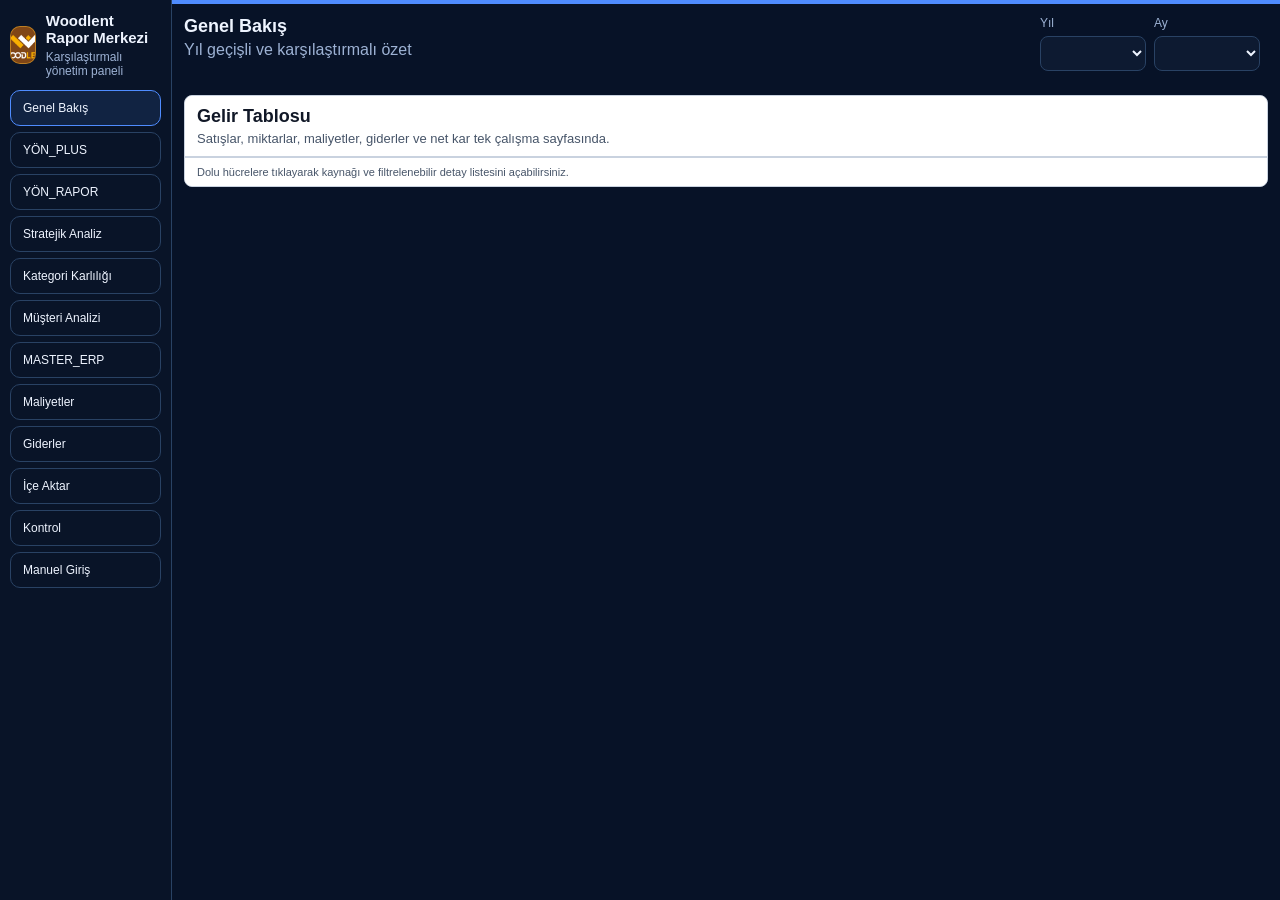
==== index.html @ a131105f "Fix TCMB monthly FX derivation for missing cost months" ====
<!doctype html>
<html lang="tr">
<head>
  <meta charset="UTF-8" />
  <meta name="viewport" content="width=device-width, initial-scale=1.0" />
  <title>Rapor Merkezi</title>
  <link rel="icon" type="image/png" href="assets/woodlent-logo.png" />
  <link rel="stylesheet" href="style.css?v=1208-fx-may-june-fix" />
</head>
<body>
  <div class="app-shell">
    <aside class="sidebar">
      <div class="brand">
        <div class="brand-badge brand-logo"><img src="assets/woodlent-logo.png" alt="Woodlent" /></div>
        <div>
          <h1>Woodlent Rapor Merkezi</h1>
          <p>Karşılaştırmalı yönetim paneli</p>
        </div>
      </div>

      <nav class="menu">
        <button class="menu-item active" data-view="overview">Genel Bakış</button>
        <button class="menu-item" data-view="yonplus">YÖN_PLUS</button>
        <button class="menu-item" data-view="yonrapor">YÖN_RAPOR</button>
        <button class="menu-item" data-view="strategic">Stratejik Analiz</button>
        <button class="menu-item" data-view="categories">Kategori Karlılığı</button>
        <button class="menu-item" data-view="customers">Müşteri Analizi</button>
        <button class="menu-item" data-view="master">MASTER_ERP</button>
        <button class="menu-item" data-view="costs">Maliyetler</button>
        <button class="menu-item" data-view="expenses">Giderler</button>
        <button class="menu-item" data-view="import">İçe Aktar</button>
        <button class="menu-item" data-view="control">Kontrol</button>
        <a class="menu-item" href="manual.html" style="display:block;text-decoration:none;box-sizing:border-box;">Manuel Giriş</a>
      </nav>
    </aside>

    <main class="main">
      <header class="topbar">
        <div>
          <h2 id="pageTitle">Genel Bakış</h2>
          <p id="pageSubtitle">Yıl geçişli ve karşılaştırmalı özet</p>
        </div>
        <div class="toolbar">
          <label class="field">
            <span>Yıl</span>
            <select id="yearSelect"></select>
          </label>
          <label class="field">
            <span>Ay</span>
            <select id="monthSelect"></select>
          </label>
          <div class="meta" id="lastUpdate"></div>
        </div>
      </header>

      <div id="yearNotice" class="notice hidden"></div>

      <section class="view active" id="overviewView">
        <div id="overviewConfidence" class="cards-grid"></div>
        <div class="income-shell">
          <div class="income-head">
            <div>
              <h3>Gelir Tablosu</h3>
              <p>Satışlar, miktarlar, maliyetler, giderler ve net kar tek çalışma sayfasında.</p>
            </div>
            <div id="incomeQuickTotals" class="income-totals"></div>
          </div>
          <div class="income-table-wrap">
            <table class="income-table" id="incomeTable"></table>
          </div>
          <div class="income-note">Dolu hücrelere tıklayarak kaynağı ve filtrelenebilir detay listesini açabilirsiniz.</div>
        </div>
      </section>

      <section class="view" id="yonplusView">
        <div class="section-heading">
          <h3>YÖN_PLUS</h3>
          <p>Aylık bloklar ve kategori performansı</p>
        </div>
        <div id="yonPlusGrid" class="month-grid"></div>
      </section>

      <section class="view" id="yonraporView">
        <div class="section-heading">
          <h3>YÖN_RAPOR</h3>
          <p>Yıllık özet, kar zinciri ve üst müşteri listesi</p>
        </div>
        <div class="yonrapor-layout">
          <div class="card">
            <div class="card-title">Kar Zinciri Analizi</div>
            <div id="profitChain" class="metric-list"></div>
          </div>
          <div class="card">
            <div class="card-title">Kategori Bazlı Satışlar</div>
            <div class="table-wrap">
              <table>
                <thead><tr><th>Kategori</th><th>Toplam Adet</th><th>Toplam Ciro</th><th>Ciro Payı</th></tr></thead>
                <tbody id="yonRaporCategoryBody"></tbody>
              </table>
            </div>
          </div>
          <div class="card full-width">
            <div class="card-title">En Çok Cirolu Müşteriler — Top 50</div>
            <div class="table-wrap">
              <table>
                <thead><tr><th>Sıra</th><th>Müşteri Ünvanı</th><th>Yıllık Ciro</th><th>Pay</th></tr></thead>
                <tbody id="yonRaporCustomerBody"></tbody>
              </table>
            </div>
          </div>
        </div>
      </section>

      <section class="view" id="strategicView">
        <div class="section-heading">
          <h3>Stratejik Analiz</h3>
          <p>Yıllık karşılaştırma, kar köprüsü, aylık trend ve müşteri yoğunlaşması</p>
        </div>
        <div id="strategicKpiRow" class="cards-grid strategic-kpi-row"></div>
        <div class="card full-width">
          <div class="card-title">Yıllar Karşılaştırması</div>
          <p class="section-copy">2023-2026 arası tüm yılları yan yana görün. Kısmi yıllar (henüz tamamlanmamış) ay sayısıyla işaretlenir.</p>
          <div class="table-wrap"><table class="year-compare-table" id="yearCompareTable"></table></div>
        </div>
        <div class="strategic-layout">
          <div class="card">
            <div class="card-title">Kar Köprüsü — Önceki Yıla Göre</div>
            <p class="section-copy">Net kârdaki değişimin ciro, maliyet ve gider katkılarına ayrıştırılması.</p>
            <div id="waterfallChart" class="viz-root"></div>
          </div>
          <div class="card">
            <div class="card-title">Aylık Trend</div>
            <p class="section-copy">Ciro, brüt kâr ve net kârın ay bazlı seyri.</p>
            <div id="trendChart" class="viz-root"></div>
          </div>
          <div class="card full-width">
            <div class="card-title">Müşteri Yoğunlaşması (Pareto)</div>
            <p class="section-copy">En büyük 15 müşterinin toplam ciro içindeki payı ve kümülatif yüzdesi.</p>
            <div id="paretoChart" class="viz-root"></div>
          </div>
        </div>
      </section>

      <section class="view" id="categoriesView">
        <div class="card">
          <div class="card-title">Kategori Karlılığı</div>
          <div class="table-wrap">
            <table>
              <thead><tr><th>Kategori</th><th>Adet</th><th>Ciro</th><th>Maliyet</th><th>Kar</th><th>Marj</th></tr></thead>
              <tbody id="categoryProfitBody"></tbody>
            </table>
          </div>
        </div>
      </section>

      <section class="view" id="customersView">
        <div class="card">
          <div class="card-title">Müşteri Analizi</div>
          <div class="table-wrap">
            <table>
              <thead><tr><th>Sıra</th><th>Müşteri</th><th>Ciro</th><th>Pay</th></tr></thead>
              <tbody id="customerBody"></tbody>
            </table>
          </div>
        </div>
      </section>

      <section class="view" id="masterView">
        <div class="section-heading">
          <h3>MASTER_ERP</h3>
          <p>Tekil ürün maliyetleme görünümü ve kolon sözlüğü</p>
        </div>
        <div class="master-workbench">
          <aside class="master-side">
          <div class="control-panel">
            <div class="card-title">Kolon Sözlüğü</div>
            <div class="table-wrap slim">
              <table>
                <thead><tr><th>Alan</th><th>Anlamı</th></tr></thead>
                <tbody id="glossaryBody"></tbody>
              </table>
            </div>
          </div>
          <div class="control-panel">
            <div class="card-title">Filtreler</div>
            <div class="filters-grid">
              <label class="field"><span>Arama</span><input id="masterSearch" type="text" placeholder="Kod / ürün ara" /></label>
              <label class="field"><span>Kategori</span><select id="masterCategory"></select></label>
              <label class="field"><span>Görünüm</span><select id="masterMode">
                <option value="summary" selected>Özet</option>
                <option value="full">Tüm Başlıklar</option>
              </select></label>
              <label class="field"><span>Sayfa Boyu</span><select id="masterPageSize">
                <option>25</option><option selected>50</option><option>100</option>
              </select></label>
            </div>
            <div class="master-stats" id="masterStats"></div>
          </div>
          </aside>

          <div class="card master-main">
            <div class="card-title">Ürün Bazlı Maliyet Tablosu</div>
            <p class="section-copy">Secili ay kolonlari WERP adlariyla gosterilir; tum ay seciminde son dolu ay kullanilir.</p>
            <div class="table-wrap master-wrap">
              <table class="wide-table master-table">
                <thead id="masterHead">
                  <tr>
                    <th>Ürün Kodu</th><th>Ürün</th><th>Kategori</th>
                    <th>TADET</th><th>TCİRO</th><th>TMALİYET</th><th>TKAR</th><th>T%</th>
                    <th>A</th><th>C</th><th>TM</th><th>KAR</th><th>BM</th><th>LG</th>
                    <th>KAP1</th><th>KAP2</th><th>TUT</th><th>GG</th><th>DG</th>
                    <th>MKOD</th><th>SKOD</th><th>KAP1KOD</th><th>KAP2KOD</th><th>TUKOD</th>
                  </tr>
                </thead>
                <tbody id="masterBody"></tbody>
              </table>
            </div>
            <div class="pager">
              <button id="masterPrev">Önceki</button>
              <span id="masterPageLabel"></span>
              <button id="masterNext">Sonraki</button>
            </div>
          </div>
        </div>
      </section>

      <section class="view" id="costsView">
        <div class="costs-layout">
          <div class="card">
          <div class="card-title">Maliyetler</div>
          <p class="section-copy">Hammadde maliyetleri yillik tek tabloda; WKOD, kategori, para birimi ve ay bazinda filtrelenebilir.</p>
          <div id="costInsightGrid" class="analysis-grid"></div>
          <div class="filters-grid">
            <label class="field"><span>Arama</span><input id="costSearch" type="text" placeholder="WKOD / ürün / kategori" /></label>
            <label class="field"><span>Kategori</span><select id="costCategory"></select></label>
            <label class="field"><span>Para Birimi</span><select id="costCurrency"></select></label>
          </div>
          <div class="table-wrap cost-matrix-wrap">
            <table class="wide-table cost-matrix-table">
              <thead id="costHead"><tr><th>WKOD</th><th>Ürün</th><th>Kalınlık/Boy</th><th>Kategori</th><th>Base Price</th><th>PB</th><th>Aylar</th></tr></thead>
              <tbody id="costBody"></tbody>
            </table>
          </div>
          <div id="costMeta" class="table-meta"></div>
        </div>
          <div class="card">
          <div class="card-title">Yillik MDF / SUNTA Girisi</div>
          <p class="section-copy">Secili yil icin MDF ve SUNTA baz maliyetini elle kaydedin.</p>
          <div class="annual-input-grid">
            <label class="field"><span>MDF Yillik</span><input id="annualMdfInput" type="text" inputmode="decimal" placeholder="orn. 18500" /></label>
            <label class="field"><span>SUNTA Yillik</span><input id="annualSuntaInput" type="text" inputmode="decimal" placeholder="orn. 13250" /></label>
            <div class="button-row annual-actions">
              <button id="annualCostSave" type="button">Kaydet</button>
              <button id="annualCostClear" type="button">Temizle</button>
            </div>
          </div>
          <div id="annualCostSummary" class="import-summary"></div>
          <div id="annualCostMeta" class="table-meta"></div>
        </div>
          <div class="card">
          <div class="card-title">Ham Madde Eskalasyonu</div>
          <p class="section-copy">WKOD bazinda ilk dolu ay ile guncel ay maliyet degisimi.</p>
          <div id="escalationSummary" class="import-summary"></div>
          <div class="table-wrap">
            <table>
              <thead id="escalationHead"></thead>
              <tbody id="escalationBody"></tbody>
            </table>
          </div>
          <div id="escalationMeta" class="table-meta"></div>
        </div>
          <div class="card">
          <div class="card-title">ERP Ürün Maliyet Kırılımı</div>
          <p class="section-copy">Secili ayda urun bazinda hammadde, sabit gider payi, degisken gider payi ve kar etkisi.</p>
          <div class="table-wrap product-cost-wrap">
            <table class="wide-table cost-breakdown-table">
              <thead id="productCostHead"></thead>
              <tbody id="productCostBody"></tbody>
            </table>
          </div>
          <div id="productCostMeta" class="table-meta"></div>
        </div>
        </div>
      </section>

      <section class="view" id="expensesView">
        <div class="card">
          <div class="card-title">Giderler</div>
          <p class="section-copy">Aylik toplam, ortalama, sapma ve bos/olmayan gider kalemleri otomatik analiz edilir.</p>
          <div id="expenseSummaryGrid" class="analysis-grid"></div>
          <ul id="expenseInsightList" class="analysis-list"></ul>
          <div class="table-wrap">
            <table class="expense-table">
              <thead id="expenseHead"></thead>
              <tbody id="expenseBody"></tbody>
            </table>
          </div>
          <div id="expenseMeta" class="table-meta"></div>
        </div>
      </section>

      <section class="view" id="controlView">
        <div class="card">
          <div class="card-title">Kontrol Mekanizması</div>
          <div id="controlList" class="control-list"></div>
        </div>
        <div class="card">
          <div class="card-title">İşlem Günlüğü</div>
          <p class="section-copy">Her manuel değişiklik, düzeltme ve silme burada kayıt altına alınır; "Geri Al" ile eski değere dönebilirsiniz.</p>
          <div id="auditLogPanel" class="log-box"></div>
        </div>
      </section>

      <section class="view" id="importView">
        <div class="import-layout">
          <div class="card">
            <div class="card-title">Haftalık Satış Dosyaları</div>
            <label class="upload-box">
              <input id="salesFiles" type="file" accept=".xls,.xlsx" multiple />
              <span>Satış Excel dosyalarını seç</span>
              <small>Fatura Satış Detay Kalem Listesi formatı</small>
            </label>
          </div>
          <div class="card">
            <div class="card-title">Gider Dosyaları</div>
            <label class="upload-box">
              <input id="expenseFiles" type="file" accept=".xlsx,.xls" multiple />
              <span>Gider Excel dosyalarını seç</span>
              <small>2025 Yılı Genel Gider Tablosu formatı</small>
            </label>
          </div>
          <div class="card">
            <div class="card-title">İşlem</div>
            <div class="button-row">
              <button id="importProcess">Dosyaları İşle</button>
              <button id="importExport">JSON Dışa Aktar</button>
              <button id="editWorkbookExport">Excel Duzeltme Disa Aktar</button>
              <button id="editWorkbookImport">Excel Duzeltme Ice Aktar</button>
              <input id="editWorkbookFile" type="file" accept=".xlsx,.xls" hidden />
              <button id="importClear" class="danger">Yerel Veriyi Temizle</button>
            </div>
            <div id="importSummary" class="import-summary"></div>
          </div>
        </div>

        <div class="card">
          <div class="card-title">İçe Aktarım Özeti</div>
          <div class="table-wrap">
            <table>
              <thead><tr><th>Yıl</th><th>Ay</th><th>Kategori</th><th>Satır</th><th>Adet</th><th>Ciro</th><th>Gider</th></tr></thead>
              <tbody id="importPreviewBody"></tbody>
            </table>
          </div>
        </div>

        <div class="card">
          <div class="card-title">İşlem Kayıtları</div>
          <div id="importLog" class="log-box"></div>
        </div>
      </section>

    </main>
  </div>

  <div class="detail-drawer" id="cellDetailDrawer" aria-hidden="true">
    <div class="detail-panel">
      <div class="detail-head">
        <div>
          <h3 id="detailTitle">Hücre Detayı</h3>
          <p id="detailSubtitle"></p>
        </div>
        <button id="detailClose" type="button">×</button>
      </div>
      <div class="detail-filters">
        <label class="field"><span>Filtre</span><input id="detailFilter" type="text" placeholder="Kaynak / kategori / ay ara" /></label>
      </div>
      <div class="detail-overview" id="detailOverview"></div>
      <div class="detail-insights" id="detailInsights"></div>
      <div class="table-wrap detail-table-wrap">
        <table>
          <thead id="detailHead"></thead>
          <tbody id="detailBody"></tbody>
        </table>
      </div>
    </div>
  </div>

  <script src="xlsx.full.min.js"></script>
  <script>window.XLSX = window.XLSX || (typeof exports !== "undefined" ? exports : undefined);</script>
  <script src="report-data.js?v=1208-fx-may-june-fix"></script>
  <script src="report-detail-data.js?v=1208-fx-may-june-fix"></script>
  <script src="app.js?v=1208-fx-may-june-fix"></script>
</body>
</html>
---- style.css ----
*{box-sizing:border-box}
:root{
  --bg:#071227;
  --panel:#12203a;
  --panel-2:#162848;
  --border:#294264;
  --text:#eef4ff;
  --muted:#9db2d4;
  --accent:#4f8cff;
  --year-accent:#4f8cff;
  --year-soft:rgba(79,140,255,.12);
  --good:#22c55e;
  --bad:#ef4444;
  --warn:#f59e0b;
}
body{margin:0;font-family:Arial,Helvetica,sans-serif;background:var(--bg);color:var(--text)}
body.year-theme-2023{--year-accent:#22c55e;--year-soft:rgba(34,197,94,.13)}
body.year-theme-2024{--year-accent:#f59e0b;--year-soft:rgba(245,158,11,.13)}
body.year-theme-2025{--year-accent:#4f8cff;--year-soft:rgba(79,140,255,.13)}
body.year-theme-2026{--year-accent:#a855f7;--year-soft:rgba(168,85,247,.14)}
.app-shell{display:grid;grid-template-columns:172px minmax(0,1fr);min-height:100vh}
.sidebar{background:#091428;border-right:1px solid var(--border);padding:12px 10px;position:sticky;top:0;height:100vh;overflow:auto}
.brand{display:flex;gap:10px;align-items:center;margin-bottom:12px}
.brand-badge{width:34px;height:34px;border-radius:12px;display:grid;place-items:center;background:linear-gradient(135deg,var(--year-accent),#8b5cf6);font-weight:700;font-size:13px;overflow:hidden}
.brand-logo{width:38px;height:38px;border-radius:10px;background:#b26a00;border:1px solid rgba(255,255,255,.14)}
.brand-logo img{display:block;width:100%;height:100%;object-fit:cover}
.brand h1{margin:0;font-size:15px}
.brand p{margin:4px 0 0;color:var(--muted);font-size:12px}
.menu{display:flex;flex-direction:column;gap:6px}
.menu-item{background:transparent;color:var(--text);border:1px solid var(--border);border-radius:10px;padding:10px 12px;text-align:left;cursor:pointer;font-size:12px}
.menu-item.active,.menu-item:hover{background:var(--year-soft);border-color:var(--year-accent)}
.main{padding:12px;min-width:0;overflow:hidden;border-top:4px solid var(--year-accent)}
.topbar{display:flex;justify-content:space-between;gap:12px;align-items:flex-start;margin-bottom:10px}
.topbar h2{margin:0 0 4px;font-size:18px}
.topbar p{margin:0;color:var(--muted)}
.toolbar{display:flex;align-items:flex-end;gap:8px;flex-wrap:wrap}
.field{display:flex;flex-direction:column;gap:6px}
.field span{font-size:12px;color:var(--muted)}
.field select,.field input{background:#0d1a31;border:1px solid var(--border);color:var(--text);border-radius:8px;padding:8px 10px;min-width:106px}
.meta{font-size:11px;color:var(--muted);padding-top:22px}
.notice{background:rgba(245,158,11,.12);border:1px solid rgba(245,158,11,.35);color:#ffe3a3;border-radius:12px;padding:12px 14px;margin-bottom:14px}
.notice-line + .notice-line{margin-top:4px}
.hidden{display:none}
.view{display:none}
.view.active{display:block}
.income-shell{background:#f4f6f8;border:1px solid #c9d2df;border-radius:8px;color:#111827;overflow:hidden}
.income-head{display:flex;justify-content:space-between;gap:12px;align-items:flex-start;background:#ffffff;border-bottom:1px solid #c9d2df;padding:10px 12px}
.income-head h3{margin:0;font-size:18px;color:#111827;font-weight:900}
.income-head p{margin:4px 0 0;color:#475569;font-size:13px}
.income-totals{display:flex;gap:8px;flex-wrap:wrap;justify-content:flex-end}
.income-totals span{background:#eef6ff;border:1px solid #bfd7ff;border-radius:6px;color:#0f172a;font-weight:800;font-size:11px;padding:6px 8px}
.income-table-wrap{overflow:auto;max-height:calc(100vh - 148px);background:#fff}
.income-table{--income-label-col-width:172px;--income-trend-col-width:46px;min-width:1180px;width:100%;border-collapse:separate;border-spacing:0;font-family:Arial,Helvetica,sans-serif}
.income-table th,.income-table td{border-right:1px solid #111827;border-bottom:1px solid #111827;padding:4px 6px;font-size:12px;line-height:1.15;white-space:nowrap;text-align:right;color:#111827;vertical-align:top;box-sizing:border-box}
.income-table thead th{position:sticky;top:0;z-index:4;background:#e5e7eb;font-weight:900;text-align:center;border-top:1px solid #111827}
.income-table .year-head{background:#f3f300;color:#e11d48;font-weight:950}
.income-table .month-head-col.odd{background:#f8fafc}
.income-table .month-head-col.even{background:#d9d9d9}
.income-table tbody th{position:sticky;left:0;z-index:3;text-align:left;font-weight:900;background:#f8fafc;min-width:var(--income-label-col-width);max-width:var(--income-label-col-width);white-space:normal;overflow-wrap:anywhere;padding-top:8px;padding-bottom:8px}
.income-table tbody td:nth-child(2){position:sticky;left:var(--income-label-col-width);z-index:2;text-align:center;font-weight:800;background:#b7dbc7;min-width:var(--income-trend-col-width);width:var(--income-trend-col-width);padding-left:4px;padding-right:4px;white-space:normal}
.income-table tbody td:nth-child(2n+4){background:#d9d9d9}
.income-table .section-row th,.income-table .section-row td{background:#2f3120!important;color:#fff;font-weight:950;text-align:left}
.income-table .sales-section th,.income-table .sales-section td{background:#64c8aa!important;color:#10251e}
.income-table .qty-section th,.income-table .qty-section td{background:#93c83e!important;color:#10210b}
.income-table .cost-section th,.income-table .cost-section td{background:#f0bd7f!important;color:#2b1700}
.income-table .expense-section th,.income-table .expense-section td{background:#7fc4df!important;color:#082633}
.income-table .cat-MDF th,.income-table .cat-MDF td{background:#92d050;color:#111827}
.income-table .cat-SUNTA th,.income-table .cat-SUNTA td{background:#ffff00;color:#111827}
.income-table .cat-KAPLAMA th,.income-table .cat-KAPLAMA td{background:#00b0f0;color:#001b28}
.income-table .cat-KENAR-BANT th,.income-table .cat-KENAR-BANT td{background:#ff0000;color:#111827}
.income-table .cat-CARSAF th,.income-table .cat-CARSAF td{background:#7030a0;color:#fff}
.income-table .cat-ISCILIK th,.income-table .cat-ISCILIK td{background:#ffc000;color:#111827}
.income-table .cat-DIGER th,.income-table .cat-DIGER td{background:#a6a6a6;color:#111827}
.income-table .cost td,.income-table .cost th{filter:saturate(.72) brightness(1.08)}
.income-table .expense-line th,.income-table .expense-line td{background:#d9edf7;color:#111827}
.income-table .total-line th,.income-table .total-line td{background:#f2f2f2!important;color:#111827;font-weight:950;border-top:2px solid #111827}
.income-table .gross-line th,.income-table .gross-line td,.income-table .net-line th,.income-table .net-line td{background:#252513!important;color:#fff;font-weight:950}
.ranked-label{display:grid;grid-template-columns:minmax(0,1fr) auto auto;align-items:start;column-gap:4px;row-gap:4px;min-width:0;width:100%}
.ranked-label .rank-name{min-width:0;white-space:normal;overflow:visible;text-overflow:clip;overflow-wrap:anywhere;word-break:break-word;line-height:1.16}
.ranked-label .rank-no{display:inline-flex;align-items:center;justify-content:center;min-width:17px;height:16px;border-radius:5px;background:#111827;color:#fff;font-size:10px;font-weight:950;line-height:1}
.ranked-label .rank-share{display:inline-flex;align-items:center;justify-content:center;min-width:32px;height:16px;border-radius:5px;background:#fef3c7;color:#92400e;font-size:10px;font-weight:950;line-height:1}
.expense-line .ranked-label .rank-no{background:#0f4c81}
.expense-line .ranked-label .rank-share{background:#dbeafe;color:#1d4ed8}
.income-table .income-row-label{display:block;white-space:normal;overflow-wrap:anywhere;word-break:break-word;line-height:1.18}
.income-table .total-line .income-row-label,
.income-table .gross-line .income-row-label,
.income-table .net-line .income-row-label{padding-top:2px}
.income-table td[data-tooltip]{position:relative}
.income-hover-tip{position:fixed;z-index:80;display:none;width:min(340px,calc(100vw - 24px));background:#0b1225;color:#fff;border:1px solid rgba(56,189,248,.9);border-radius:8px;box-shadow:0 18px 42px rgba(2,6,23,.42);padding:10px;text-align:left;font-size:11px;line-height:1.35;font-weight:750;pointer-events:none}
.income-hover-tip.open{display:block}
.income-hover-tip .tip-title{padding:0 0 7px;margin-bottom:7px;border-bottom:1px solid rgba(148,163,184,.22);color:#bfdbfe;font-size:11px;font-weight:900;white-space:nowrap;overflow:hidden;text-overflow:ellipsis}
.income-hover-tip .tip-metrics{display:grid;gap:6px}
.income-hover-tip .tip-row{display:grid;grid-template-columns:minmax(92px,.78fr) minmax(110px,1fr);align-items:baseline;gap:9px}
.income-hover-tip .tip-label{color:#93c5fd;font-size:10px;font-weight:850;text-transform:uppercase;letter-spacing:.02em}
.income-hover-tip .tip-value{color:#fff;font-size:12px;font-weight:950;text-align:right;font-variant-numeric:tabular-nums}
.income-hover-tip .tip-row.current{margin:0 -2px 2px;padding:6px 7px;border-radius:6px;background:rgba(14,165,233,.16);border:1px solid rgba(56,189,248,.28)}
.income-hover-tip .tip-row.current .tip-label{color:#fde68a;font-size:11px}
.income-hover-tip .tip-row.current .tip-value{color:#fef08a;font-size:16px}
.income-hover-tip .tip-row.history{padding-top:2px}
.income-hover-tip .tip-row.history .tip-label{color:#cbd5e1;font-size:10px;text-transform:none;letter-spacing:0}
.income-hover-tip .tip-row.history .tip-value{color:#e2e8f0;font-size:11px}
.income-table .income-value{cursor:pointer;text-decoration:underline;text-decoration-thickness:1px;text-underline-offset:2px}
.income-table .income-value:hover{outline:2px solid #2563eb;outline-offset:-2px}
.income-table .income-cell-stack{display:flex;flex-direction:column;align-items:stretch;gap:4px;min-height:46px;width:100%}
.income-table .income-main{display:block;font-weight:900;line-height:1.05;align-self:flex-end}
.income-table .income-history{display:flex;flex-direction:column;align-items:stretch;gap:2px;width:100%}
.income-table .income-history-line{display:flex;align-items:center;justify-content:space-between;gap:6px;width:100%;min-width:0;padding:2px 5px;border-radius:6px;background:rgba(255,255,255,.42);font-size:10px;line-height:1.08;color:#0f172a}
.income-table .income-history-line.is-empty{opacity:.52;background:rgba(255,255,255,.24);border:1px dashed rgba(15,23,42,.16)}
.income-table .income-history-line.muted{opacity:.56}
.income-table .income-history-year{display:inline-flex;align-items:center;justify-content:center;min-width:20px;height:14px;padding:0 4px;border-radius:999px;background:rgba(15,23,42,.12);font-weight:900;font-size:9px;color:#0f172a}
.income-table .income-history-value{font-variant-numeric:tabular-nums;font-size:10px;font-weight:800;text-align:right}
.income-table .manual-editable{box-shadow:inset 0 0 0 1px rgba(22,163,74,.48)}
.income-table .manual-editable:hover{outline:2px solid #16a34a;outline-offset:-2px}
.income-table .manual-editable::after{content:"";display:inline-block;width:5px;height:5px;margin-left:4px;border-radius:50%;background:#16a34a;vertical-align:middle}
.income-table .manual-locked{box-shadow:inset 0 0 0 1px rgba(15,23,42,.14)}
.income-table .manual-locked.income-value{cursor:pointer}
.income-table .manual-locked:not(.income-value){cursor:not-allowed}
.income-table .year-total{background:#67c2ad!important;font-weight:950}
.income-note{font-size:11px;color:#475569;background:#ffffff;padding:8px 12px;border-top:1px solid #c9d2df}
.detail-drawer{position:fixed;inset:0;background:rgba(2,6,23,.45);z-index:50;display:none;justify-content:flex-end}
.detail-drawer.open{display:flex}
.detail-panel{width:min(920px,96vw);height:100vh;background:#f8fafc;color:#111827;border-left:1px solid #cbd5e1;box-shadow:-20px 0 60px rgba(2,6,23,.35);display:flex;flex-direction:column}
.detail-head{display:flex;justify-content:space-between;gap:12px;align-items:flex-start;padding:16px;border-bottom:1px solid #cbd5e1;background:#fff}
.detail-head h3{margin:0;font-size:20px;color:#0f172a}
.detail-head p{margin:4px 0 0;color:#64748b;font-size:13px}
#detailClose{width:34px;height:34px;border:1px solid #cbd5e1;background:#eef2f7;color:#0f172a;border-radius:8px;font-size:22px;line-height:1;cursor:pointer}
.detail-filters{padding:12px 16px;background:#f1f5f9;border-bottom:1px solid #cbd5e1}
.detail-filters .field input{background:#fff;color:#111827;border-color:#cbd5e1}
.detail-overview{display:grid;grid-template-columns:repeat(4,minmax(0,1fr));gap:10px;padding:12px 16px 0;background:#f8fafc}
.detail-stat,.detail-note{background:#fff;border:1px solid #d7e0ea;border-radius:10px;padding:10px 12px}
.detail-stat strong,.detail-note strong{display:block;font-size:18px;color:#0f172a}
.detail-stat span,.detail-note span{display:block;margin-top:4px;color:#64748b;font-size:12px}
.detail-note{grid-column:1/-1}
.detail-insights{display:grid;grid-template-columns:repeat(3,minmax(0,1fr));gap:10px;padding:12px 16px;background:#f8fafc;border-bottom:1px solid #dbe3ec}
.detail-insight{background:#fff;border:1px solid #d7e0ea;border-radius:10px;padding:10px 12px}
.detail-insight h4{margin:0 0 8px;font-size:13px;color:#0f172a}
.detail-insight ul{margin:0;padding:0;list-style:none;display:grid;gap:6px}
.detail-insight li{display:flex;justify-content:space-between;gap:10px;font-size:12px;color:#334155}
.detail-insight li span:last-child{font-weight:800;color:#0f172a}
.detail-table-wrap{padding:0 16px 16px;overflow:auto}
.detail-table-wrap table{background:#fff}
.detail-table-wrap th,.detail-table-wrap td{color:#111827;border-bottom:1px solid #e2e8f0}
.cards-grid{display:grid;grid-template-columns:repeat(4,minmax(0,1fr));gap:14px;margin-bottom:14px}
.compare-grid{grid-template-columns:repeat(3,minmax(0,1fr))}
.card{background:var(--panel);border:1px solid var(--border);border-radius:18px;padding:16px;min-width:0}
.control-panel{background:var(--panel);border:1px solid var(--border);border-radius:12px;padding:12px;min-width:0}
.card-title{font-size:18px;font-weight:700;margin-bottom:12px}
.overview-bar{grid-column:1/-1;display:grid;gap:8px;margin-bottom:8px;padding:10px 12px;border:1px solid var(--border);border-radius:14px;background:linear-gradient(90deg,rgba(178,106,0,.20),rgba(255,255,255,.035) 34%,rgba(255,255,255,.02));box-shadow:inset 0 1px 0 rgba(255,255,255,.05)}
.overview-bar.ready{border-color:rgba(34,197,94,.28)}
.overview-bar.warn{border-color:rgba(245,158,11,.28)}
.overview-bar.risk{border-color:rgba(239,68,68,.28)}
.overview-bar-row{display:flex;align-items:center;justify-content:space-between;gap:12px}
.overview-bar-main{align-items:flex-start}
.overview-brand-lockup{display:flex;align-items:center;gap:12px;min-width:0}
.overview-title-stack{display:grid;gap:6px;min-width:0}
.overview-logo{width:72px;height:43px;border-radius:7px;object-fit:cover;background:#b26a00;border:1px solid rgba(255,255,255,.16);box-shadow:0 10px 22px rgba(0,0,0,.22);flex:0 0 auto}
.overview-bar-title{display:flex;align-items:baseline;gap:10px;min-width:0}
.overview-bar-title strong{font-size:20px;line-height:1;color:#fff}
.overview-bar-title span{font-size:13px;line-height:1.4;color:var(--muted)}
.overview-bar-side{display:grid;justify-items:end;gap:8px;min-width:0}
.overview-bar-pills{display:flex;flex-wrap:wrap;justify-content:flex-end;gap:8px}
.overview-bar-meta,.overview-bar-alerts{display:flex;flex-wrap:wrap;gap:8px}
.overview-bar-alerts{justify-content:flex-end}
.overview-bar-meta span{font-size:12px;color:var(--muted);padding:4px 0}
.overview-bar-meta-tight{gap:10px}
.overview-bar-meta-tight span{font-size:11px;padding:0}
.history-compare{grid-column:1/-1;display:grid;gap:12px;padding:14px 16px;border:1px solid var(--border);border-radius:16px;background:linear-gradient(180deg,rgba(255,255,255,.03),rgba(255,255,255,.015))}
.history-compare-head{display:flex;align-items:flex-start;justify-content:space-between;gap:12px}
.history-compare-copy{display:grid;gap:6px;max-width:820px}
.history-compare-kicker{font-size:11px;font-weight:800;letter-spacing:.04em;text-transform:uppercase;color:var(--muted)}
.history-compare-copy strong{font-size:19px;line-height:1.15;color:var(--text)}
.history-compare-copy p{margin:0;color:var(--muted);font-size:13px;line-height:1.5}
.history-compare-grid{display:grid;grid-template-columns:repeat(4,minmax(0,1fr));gap:10px}
.history-compare-card{display:grid;gap:10px;padding:12px;border:1px solid var(--border);border-radius:14px;background:rgba(255,255,255,.02)}
.history-compare-card.active{border-color:var(--year-accent);box-shadow:inset 0 0 0 1px rgba(255,255,255,.04);background:linear-gradient(180deg,var(--year-soft),rgba(255,255,255,.02))}
.history-compare-card.warn{border-color:rgba(245,158,11,.28)}
.history-compare-card.ready{border-color:rgba(34,197,94,.24)}
.history-compare-year{display:flex;align-items:baseline;justify-content:space-between;gap:10px}
.history-compare-year strong{font-size:20px;color:var(--text)}
.history-compare-year span{font-size:12px;color:var(--muted)}
.history-compare-badges{display:flex;flex-wrap:wrap;gap:8px}
.history-badge{display:inline-flex;align-items:center;justify-content:center;padding:5px 9px;border-radius:999px;font-size:11px;font-weight:800;border:1px solid transparent}
.history-badge.ready{border-color:rgba(34,197,94,.24);background:rgba(34,197,94,.10);color:#bbf7d0}
.history-badge.warn{border-color:rgba(245,158,11,.24);background:rgba(245,158,11,.10);color:#fde68a}
.history-compare-metrics{display:grid;grid-template-columns:repeat(2,minmax(0,1fr));gap:8px}
.history-metric{display:grid;gap:4px;padding:10px 11px;border-radius:10px;background:rgba(10,20,40,.48);border:1px solid rgba(157,178,212,.12)}
.history-metric span{font-size:11px;font-weight:800;color:var(--muted);text-transform:uppercase;letter-spacing:.03em}
.history-metric strong{font-size:15px;line-height:1.2;color:var(--text)}
.history-compare-note{font-size:12px;line-height:1.45;color:#fde68a}
.history-compare-note.ok{color:#bbf7d0}
.overview-strip{grid-column:1/-1;display:grid;gap:12px;padding:14px 16px;border-radius:16px;background:linear-gradient(180deg,#0f1d35,#12203a)}
.overview-strip.ready{border-color:rgba(34,197,94,.32)}
.overview-strip.warn{border-color:rgba(245,158,11,.32)}
.overview-strip.risk{border-color:rgba(239,68,68,.32)}
.overview-strip-top{display:flex;align-items:flex-start;justify-content:space-between;gap:16px}
.overview-strip-copy{display:grid;gap:6px;max-width:760px}
.overview-strip-kicker{font-size:11px;font-weight:800;letter-spacing:.04em;text-transform:uppercase;color:var(--muted)}
.overview-strip-copy strong{font-size:20px;line-height:1.15;color:var(--text)}
.overview-strip-copy p{margin:0;color:var(--muted);font-size:13px;line-height:1.5}
.overview-strip-meta{display:flex;flex-wrap:wrap;justify-content:flex-end;gap:8px}
.overview-pill,.overview-foot-pill{display:inline-flex;align-items:center;justify-content:center;border-radius:999px;padding:7px 11px;font-size:12px;font-weight:700;border:1px solid transparent}
.overview-pill.ready{border-color:rgba(34,197,94,.24);background:rgba(34,197,94,.11);color:#dcfce7}
.overview-pill.warn{border-color:rgba(245,158,11,.24);background:rgba(245,158,11,.11);color:#fde68a}
.overview-pill.risk{border-color:rgba(239,68,68,.24);background:rgba(239,68,68,.11);color:#fecaca}
.overview-strip-foot{display:flex;align-items:flex-start;gap:12px;padding-top:10px;border-top:1px solid rgba(157,178,212,.16)}
.overview-foot-label{font-size:11px;font-weight:800;letter-spacing:.04em;text-transform:uppercase;color:var(--muted);padding-top:7px}
.overview-foot-pills{display:flex;flex-wrap:wrap;gap:8px}
.overview-foot-pill.warn{border-color:rgba(245,158,11,.24);background:rgba(245,158,11,.08);color:#fde68a}
.overview-foot-pill.risk{border-color:rgba(239,68,68,.24);background:rgba(239,68,68,.08);color:#fecaca}
button.overview-foot-pill{font-family:inherit;cursor:pointer}
button.overview-foot-pill:hover{filter:brightness(1.14);transform:translateY(-1px)}
.trust-card{padding:14px 16px}
.trust-card.ready{border-color:rgba(34,197,94,.4);background:linear-gradient(180deg,rgba(34,197,94,.10),rgba(18,32,58,1))}
.trust-card.warn{border-color:rgba(245,158,11,.42);background:linear-gradient(180deg,rgba(245,158,11,.10),rgba(18,32,58,1))}
.trust-card.risk{border-color:rgba(239,68,68,.42);background:linear-gradient(180deg,rgba(239,68,68,.10),rgba(18,32,58,1))}
.trust-head{display:flex;align-items:center;justify-content:space-between;gap:10px;margin-bottom:12px}
.trust-label{font-size:12px;color:var(--muted)}
.trust-chip{display:inline-flex;align-items:center;justify-content:center;border-radius:999px;padding:5px 10px;font-size:11px;font-weight:800}
.trust-chip.ready{background:rgba(34,197,94,.16);color:#bbf7d0}
.trust-chip.warn{background:rgba(245,158,11,.16);color:#fde68a}
.trust-chip.risk{background:rgba(239,68,68,.16);color:#fecaca}
.trust-value{font-size:24px;font-weight:800;color:var(--text)}
.trust-sub{margin-top:8px;color:var(--muted);font-size:12px;line-height:1.5}
.trust-status-card{grid-column:1/-1;padding:12px 14px}
.trust-status-headline{display:flex;align-items:flex-start;justify-content:space-between;gap:12px;margin-bottom:10px}
.trust-status-copy{display:grid;gap:4px}
.trust-status-copy strong{font-size:13px;line-height:1.4;color:var(--text)}
.trust-status-meta{display:flex;align-items:center;justify-content:flex-end;gap:8px;flex-wrap:wrap}
.trust-mini-stat{display:inline-flex;align-items:center;justify-content:center;border-radius:999px;padding:5px 10px;font-size:11px;font-weight:800;border:1px solid transparent}
.trust-mini-stat.ready{border-color:rgba(34,197,94,.24);background:rgba(34,197,94,.10);color:#bbf7d0}
.trust-mini-stat.warn{border-color:rgba(245,158,11,.24);background:rgba(245,158,11,.10);color:#fde68a}
.trust-mini-stat.risk{border-color:rgba(239,68,68,.24);background:rgba(239,68,68,.10);color:#fecaca}
.trust-status-grid{display:grid;grid-template-columns:repeat(2,minmax(0,1fr));gap:10px}
.trust-status-panel{border:1px solid var(--border);border-radius:14px;padding:12px;background:rgba(255,255,255,.02)}
.trust-status-panel.ready{border-color:rgba(34,197,94,.28);background:rgba(34,197,94,.07)}
.trust-status-panel.warn{border-color:rgba(245,158,11,.30);background:rgba(245,158,11,.07)}
.trust-status-panel.risk{border-color:rgba(239,68,68,.30);background:rgba(239,68,68,.07)}
.trust-status-panel.compact{display:grid;gap:10px}
.trust-status-title{font-size:11px;font-weight:800;color:var(--muted);text-transform:uppercase;letter-spacing:.04em}
.trust-status-badges{display:flex;flex-wrap:wrap;gap:8px}
.trust-status-badge{display:inline-flex;align-items:center;max-width:100%;padding:6px 10px;border-radius:999px;font-size:12px;line-height:1.35;border:1px solid transparent}
.trust-status-badge.ready{border-color:rgba(34,197,94,.22);background:rgba(34,197,94,.12);color:#dcfce7}
.trust-status-badge.warn{border-color:rgba(245,158,11,.22);background:rgba(245,158,11,.12);color:#fde68a}
.trust-status-badge.risk{border-color:rgba(239,68,68,.22);background:rgba(239,68,68,.12);color:#fecaca}
.trust-status-list{list-style:none;margin:0;padding:0;display:grid;gap:8px}
.trust-status-item{display:flex;align-items:flex-start;gap:10px;font-size:13px;line-height:1.45;color:var(--text)}
.trust-status-item.ready{color:#dcfce7}
.trust-status-item.risk{color:#fecaca}
.trust-status-dot{width:8px;height:8px;border-radius:999px;flex:0 0 8px;margin-top:5px;background:currentColor;opacity:.9}
.costs-layout{display:grid;gap:14px}
.section-copy{margin:-6px 0 12px;color:var(--muted);font-size:13px}
.table-meta{margin-top:10px;color:var(--muted);font-size:12px}
.analysis-grid{display:grid;grid-template-columns:repeat(4,minmax(0,1fr));gap:10px;margin:8px 0 14px}
.analysis-card{border:1px solid rgba(157,178,212,.20);background:linear-gradient(180deg,var(--year-soft),rgba(255,255,255,.018));border-radius:8px;padding:10px 12px;min-width:0}
.analysis-card span{display:block;color:var(--muted);font-size:11px;font-weight:800;text-transform:uppercase;letter-spacing:.03em;white-space:nowrap;overflow:hidden;text-overflow:ellipsis}
.analysis-card strong{display:block;margin-top:6px;color:var(--text);font-size:17px;line-height:1.2;white-space:nowrap;overflow:hidden;text-overflow:ellipsis}
.analysis-card small{display:block;margin-top:5px;color:var(--muted);font-size:12px;line-height:1.35;min-height:16px}
.analysis-list{display:grid;grid-template-columns:repeat(2,minmax(0,1fr));gap:7px;margin:0 0 14px;padding:0;list-style:none}
.analysis-list li{border-left:3px solid var(--year-accent);background:rgba(79,140,255,.08);border-radius:0 8px 8px 0;padding:8px 10px;color:#dbeafe;font-size:13px;line-height:1.4;min-width:0}
.expense-cell{position:relative;min-width:92px;cursor:default;white-space:nowrap}
.expense-cell:hover{box-shadow:inset 0 0 0 1px rgba(79,140,255,.42);background:rgba(79,140,255,.06)}
.expense-cell-value{display:inline-block;min-width:76px}
.expense-cell-edited{background:rgba(245,158,11,.16)}
.expense-cell-edited::after{content:"";display:inline-block;width:6px;height:6px;margin-left:5px;border-radius:999px;background:#f59e0b;vertical-align:middle}
.expense-undo{margin-left:6px;border:1px solid rgba(245,158,11,.45);background:rgba(245,158,11,.18);color:#fde68a;border-radius:999px;padding:2px 6px;font-size:10px;font-weight:800;line-height:1;cursor:pointer}
.expense-undo:hover{background:rgba(245,158,11,.30);color:#fff}
.detail-delete-btn{border:1px solid rgba(239,68,68,.5);background:rgba(239,68,68,.14);color:#fecaca;border-radius:999px;padding:3px 10px;font-size:11px;font-weight:800;line-height:1;cursor:pointer}
.detail-delete-btn:hover{background:rgba(239,68,68,.28);color:#fff}
.audit-log-row{border-bottom:1px solid rgba(157,178,212,.14);padding:8px 0;display:flex;flex-direction:column;gap:4px}
.audit-log-row:last-child{border-bottom:0}
.audit-log-when{color:var(--muted);font-size:11px;margin-left:8px}
.audit-log-meta{color:var(--muted);font-size:11px}
.audit-revert-btn{align-self:flex-start;border:1px solid rgba(245,158,11,.5);background:rgba(245,158,11,.16);color:#fde68a;border-radius:999px;padding:3px 10px;font-size:11px;font-weight:800;cursor:pointer}
.audit-revert-btn:hover{background:rgba(245,158,11,.3);color:#fff}
.product-cost-wrap{max-height:calc(100vh - 330px)}
.cost-breakdown-table th,.cost-breakdown-table td,.expense-table th,.expense-table td{font-size:12px}
.expense-table td:not(:first-child){text-align:right}
.expense-table tbody tr:first-child td{background:rgba(34,197,94,.08);font-weight:900}
.expense-table tbody tr:nth-child(2) td{background:rgba(245,158,11,.07)}
.expense-table tbody tr:nth-child(3) td{background:rgba(79,140,255,.07)}
.cost-matrix-wrap{max-height:calc(100vh - 300px);border:1px solid rgba(157,178,212,.14);border-radius:8px}
.cost-matrix-table{min-width:1880px}
.cost-matrix-table th,.cost-matrix-table td{font-size:12px;padding:7px 8px}
.cost-matrix-table td:not(:nth-child(2)){text-align:right}
.cost-matrix-table th:nth-child(1),.cost-matrix-table td:nth-child(1){position:sticky;left:0;z-index:3;background:#12203a;min-width:72px}
.cost-matrix-table th:nth-child(2),.cost-matrix-table td:nth-child(2){position:sticky;left:72px;z-index:3;background:#12203a;min-width:210px;text-align:left}
.cost-matrix-table th:nth-child(3),.cost-matrix-table td:nth-child(3){position:sticky;left:282px;z-index:3;background:#12203a;min-width:96px}
.cost-matrix-table thead th:nth-child(-n+3){z-index:5}
.cost-month-cell{min-width:116px}
.cost-cell-control{display:flex;align-items:center;justify-content:flex-end;gap:4px}
.cost-input{width:82px;border:1px solid transparent;background:transparent;color:var(--text);font:inherit;text-align:right;border-radius:6px;padding:4px 5px}
.cost-input:hover{border-color:rgba(157,178,212,.28);background:rgba(255,255,255,.04)}
.cost-input:focus{outline:2px solid rgba(79,140,255,.65);outline-offset:-2px;background:#0d1a31;border-color:rgba(79,140,255,.65)}
.cost-protected-input{cursor:pointer;box-shadow:inset 0 0 0 1px rgba(148,163,184,.22)}
.cost-protected-input:hover{border-color:rgba(34,197,94,.5);background:rgba(34,197,94,.08)}
.cost-month-cell.edited .cost-protected-input{background:rgba(245,158,11,.16);border-color:rgba(245,158,11,.65);color:#fff7ed}
.cost-undo{height:22px;border:1px solid rgba(245,158,11,.55);background:rgba(245,158,11,.16);color:#fde68a;border-radius:999px;font-size:10px;font-weight:900;line-height:1;cursor:pointer;padding:0 7px}
.cost-undo:hover{background:rgba(245,158,11,.28)}
.cost-explain{width:22px;height:22px;border:1px solid rgba(79,140,255,.45);background:rgba(79,140,255,.12);color:#dbeafe;border-radius:999px;font-size:11px;font-weight:800;line-height:1;cursor:pointer}
.cost-explain:hover{background:rgba(79,140,255,.25);border-color:rgba(79,140,255,.8)}
.annual-input-grid{display:grid;grid-template-columns:repeat(3,minmax(0,1fr));gap:12px;align-items:end}
.annual-actions{justify-content:flex-end}
.kpi .label{font-size:13px;color:var(--muted);margin-bottom:10px}
.kpi .value{font-size:24px;font-weight:700}
.kpi .sub{margin-top:8px;color:var(--muted);font-size:12px}
.kpi.good .delta{color:var(--good)}
.kpi.bad .delta{color:var(--bad)}
.two-col{display:grid;grid-template-columns:1fr 1fr;gap:14px}
.table-wrap{overflow:auto;max-width:100%}
.table-wrap.slim{max-height:235px}
table{width:100%;border-collapse:collapse}
th,td{padding:10px 10px;border-bottom:1px solid rgba(255,255,255,.08);font-size:14px;white-space:nowrap}
th{text-align:left;color:var(--muted);font-size:12px;background:rgba(255,255,255,.02);position:sticky;top:0}
.sort-header{width:100%;display:flex;align-items:center;justify-content:space-between;gap:8px;padding:0;border:0;background:transparent;color:inherit;font:inherit;font-weight:700;cursor:pointer;text-align:left}
.sort-header:hover{color:var(--text)}
.sort-header .sort-indicator{color:#6f87ab;font-size:11px}
.sort-header.active .sort-indicator{color:var(--text)}
.section-heading h3{margin:0 0 4px;font-size:22px}
.section-heading p{margin:0 0 14px;color:var(--muted)}
.month-grid{display:grid;grid-template-columns:1fr 1fr;gap:14px}
.month-card{background:var(--panel);border:1px solid var(--border);border-radius:18px;overflow:hidden}
.month-head{padding:10px 14px;font-weight:700}
.month-head.blue{background:#21447f}
.month-head.green{background:#2f6a38}
.month-head.orange{background:#8f4b1d}
.month-head.purple{background:#69308f}
.month-head.teal{background:#1f6a84}
.month-head.gold{background:#87640e}
.month-head.red{background:#7f2f46}
.month-head.cyan{background:#0f6a5b}
.month-head.olive{background:#5a6d1f}
.month-head.navy{background:#2a426b}
.month-head.pink{background:#80496e}
.month-head.brown{background:#6e541b}
.month-card table td,.month-card table th{padding:9px 10px}
.metric-list{display:flex;flex-direction:column;gap:10px}
.metric-row{display:flex;justify-content:space-between;gap:12px;background:var(--panel-2);border:1px solid var(--border);padding:12px 14px;border-radius:12px}
.metric-row small{display:block;color:var(--muted);margin-top:2px}
.yonrapor-layout{display:grid;grid-template-columns:1fr 1fr;gap:14px}
.full-width{grid-column:1/-1}
.strategic-layout{display:grid;grid-template-columns:1fr 1fr;gap:14px;margin-top:14px}
.strategic-kpi-row{margin-top:4px}
.year-compare-table{width:100%;border-collapse:collapse;font-size:13px}
.year-compare-table th,.year-compare-table td{padding:7px 12px;text-align:right;border-bottom:1px solid rgba(157,178,212,.14);white-space:nowrap}
.year-compare-table th:first-child,.year-compare-table td:first-child{text-align:left;color:var(--muted);font-weight:700}
.year-compare-table thead th{color:#fff;font-size:15px;font-weight:800;border-bottom:2px solid rgba(157,178,212,.35)}
.year-compare-partial{font-size:10px;font-weight:700;color:#fde68a;text-transform:none}
.year-compare-divider th{text-align:left;padding-top:14px;color:var(--muted);font-size:11px;text-transform:uppercase;letter-spacing:.04em;border-bottom:1px solid rgba(157,178,212,.14)}
.year-compare-fason td,.year-compare-fason th{color:#fde68a}
.viz-period-note{grid-column:1/-1;background:rgba(245,158,11,.12);border:1px solid rgba(245,158,11,.35);color:#fde68a;border-radius:10px;padding:8px 12px;font-size:12px;margin-bottom:10px}
.strategic-kpi-tile{display:flex;flex-direction:column;gap:6px}
.strategic-kpi-label{color:var(--muted);font-size:12px;font-weight:800;text-transform:uppercase;letter-spacing:.03em}
.strategic-kpi-value{font-size:22px;color:#fff}
.strategic-kpi-delta{display:flex;align-items:center;gap:6px;font-size:12px}
.strategic-kpi-delta-note{color:var(--muted)}
.kpi-delta{font-weight:800;padding:2px 7px;border-radius:999px}
.kpi-delta.good{color:#0ca30c;background:rgba(12,163,12,.14)}
.kpi-delta.bad{color:#e66767;background:rgba(230,103,103,.14)}
.kpi-delta.neutral{color:var(--muted);background:rgba(157,178,212,.12)}
.viz-root{width:100%}
.viz-svg{width:100%;height:auto;display:block}
.viz-empty{color:var(--muted);font-size:13px;padding:24px 0;text-align:center}
.viz-legend{display:flex;flex-wrap:wrap;gap:14px;margin-bottom:8px;font-size:12px;color:var(--muted)}
.viz-legend-item{display:flex;align-items:center;gap:6px}
.viz-legend-swatch{width:10px;height:10px;border-radius:3px;display:inline-block}
.viz-axis-label{font-size:10px;fill:#898781}
.viz-value-label{font-size:11px;font-weight:700;fill:#e8edf5}
.viz-grid{stroke:rgba(157,178,212,.16);stroke-width:1}
.viz-baseline{stroke:rgba(157,178,212,.4);stroke-width:1}
.viz-connector{stroke:rgba(157,178,212,.3);stroke-width:1;stroke-dasharray:2,3}
@media (max-width:1200px){
  .strategic-layout{grid-template-columns:1fr}
}
.filters-grid{display:grid;grid-template-columns:repeat(3,minmax(0,1fr));gap:12px}
.master-workbench{display:grid;grid-template-columns:300px minmax(0,1fr);gap:12px;align-items:start}
.master-side{display:grid;gap:12px;min-width:0}
.master-side .filters-grid{grid-template-columns:1fr}
.master-side .field select,.master-side .field input{width:100%;min-width:0}
.master-main{min-width:0}
.master-stats{margin-top:12px;color:var(--muted);font-size:13px;display:grid;gap:10px}
.master-stats-row{display:flex;gap:8px;flex-wrap:wrap}
.master-stats-note{font-size:12px;line-height:1.5;color:var(--muted)}
.master-wrap{max-height:calc(100vh - 226px);border:1px solid rgba(157,178,212,.12);border-radius:8px}
.master-table .master-group-head th{background:#0d1a31;color:#dbeafe;font-size:11px;font-weight:800;text-transform:uppercase;letter-spacing:.04em;z-index:3}
.master-table .master-sub-head th{background:rgba(255,255,255,.04);color:var(--text);font-size:12px;font-weight:700;vertical-align:bottom;z-index:2}
.master-table .master-full-head th{min-width:86px;white-space:nowrap}
.master-table .master-full-head th:nth-child(1){min-width:112px}
.master-table .master-full-head th:nth-child(2){min-width:280px}
.master-table .master-full-head th:nth-child(3){min-width:110px}
.master-table .master-sub-head small{display:block;margin-top:4px;color:var(--muted);font-size:10px;font-weight:600}
.master-col-code{display:block;color:var(--text);font-size:12px;font-weight:800}
.wide-table th,.wide-table td{font-size:12px}
.pager{display:flex;justify-content:flex-end;gap:10px;align-items:center;margin-top:12px}
.pager button{background:#0d1a31;border:1px solid var(--border);color:var(--text);border-radius:10px;padding:8px 12px;cursor:pointer}
.import-layout{display:grid;grid-template-columns:1fr 1fr 1fr;gap:14px;margin-bottom:14px}
.upload-box{display:grid;gap:8px;border:1px dashed var(--border);background:#0d1a31;border-radius:8px;padding:16px;cursor:pointer;min-height:116px;align-content:center}
.upload-box input{width:100%;color:var(--muted)}
.upload-box span{font-weight:700}
.upload-box small{color:var(--muted);font-size:12px}
.button-row{display:flex;gap:10px;flex-wrap:wrap}
.button-row button{background:#0d1a31;border:1px solid var(--border);color:var(--text);border-radius:8px;padding:10px 12px;cursor:pointer}
.button-row button:hover{border-color:var(--accent)}
.button-row button.danger{border-color:rgba(239,68,68,.55);color:#fecaca}
.import-summary{display:flex;gap:8px;flex-wrap:wrap;margin-top:14px}
.summary-pill{border:1px solid var(--border);background:var(--panel-2);border-radius:999px;padding:7px 10px;color:var(--muted);font-size:12px}
.master-stats-warning{margin-top:10px;border:1px solid rgba(245,158,11,.5);background:rgba(245,158,11,.10);color:#fde68a;border-radius:8px;padding:10px 12px;font-size:12px;font-weight:800;line-height:1.45}
.import-file-grid{display:grid;grid-template-columns:repeat(2,minmax(0,1fr));gap:10px;margin:0 0 12px}
.import-file-card{border:1px solid var(--border);background:rgba(12,19,35,.56);border-radius:8px;padding:11px 12px;display:grid;gap:9px}
.import-file-card.ready{border-color:rgba(34,197,94,.35);background:rgba(34,197,94,.08)}
.import-file-card.warn{border-color:rgba(245,158,11,.42);background:rgba(245,158,11,.08)}
.import-file-head{display:flex;justify-content:space-between;gap:10px;align-items:flex-start}
.import-file-head strong{font-size:13px;line-height:1.25}
.import-file-head span{font-size:11px;font-weight:800;color:#bfdbfe;border:1px solid rgba(147,197,253,.35);border-radius:999px;padding:4px 7px}
.import-file-metrics{display:grid;grid-template-columns:repeat(3,minmax(0,1fr));gap:6px;color:var(--muted);font-size:11px}
.import-file-ok{color:#bbf7d0;font-size:12px;font-weight:800}
.import-file-warnings{color:#fde68a;font-size:12px;font-weight:800}
.import-file-empty{border:1px dashed var(--border);border-radius:8px;padding:12px;color:var(--muted);font-size:12px}
.log-box{background:#0d1a31;border:1px solid var(--border);border-radius:8px;color:var(--muted);font-family:Consolas,monospace;font-size:12px;line-height:1.6;max-height:220px;overflow:auto;padding:12px}
.control-list{display:grid;gap:12px}
.control-summary{border:1px solid var(--border);border-radius:14px;padding:14px;background:rgba(255,255,255,.03);display:grid;gap:10px}
.control-summary-head{display:flex;align-items:flex-start;justify-content:space-between;gap:12px}
.control-summary-head strong{font-size:14px}
.control-summary-head span{color:var(--muted);font-size:13px;line-height:1.5}
.control-summary-head.ready strong{color:#bbf7d0}
.control-summary-head.warn strong{color:#fde68a}
.control-summary-head.risk strong{color:#fecaca}
.control-summary-meta{display:flex;gap:14px;flex-wrap:wrap;color:var(--muted);font-size:12px}
.control-trace{border:1px solid var(--border);border-radius:14px;padding:14px;background:rgba(255,255,255,.03);display:grid;gap:12px}
.control-trace.ok{background:rgba(34,197,94,.08);border-color:rgba(34,197,94,.25)}
.control-trace-head{display:flex;justify-content:space-between;align-items:flex-start;gap:12px}
.control-trace-head strong{font-size:14px}
.control-trace-head span{color:var(--muted);font-size:12px;line-height:1.5}
.control-trace-list,.control-trace-samples{display:grid;gap:10px}
.control-trace-item,.control-trace-sample{padding:10px 12px;border-radius:12px;background:rgba(12,19,35,.45);border:1px solid rgba(148,163,184,.16)}
.control-trace-item strong,.control-trace-sample strong{display:block;font-size:13px;margin-bottom:4px}
.control-trace-meta{display:flex;flex-wrap:wrap;gap:10px;color:var(--muted);font-size:12px}
.control-trace-sample span{color:var(--muted);font-size:12px;line-height:1.5}
.control-item{display:block;width:100%;text-align:left;color:var(--text);font:inherit;border:1px solid var(--border);border-radius:14px;padding:14px;cursor:pointer}
.control-item:hover{filter:brightness(1.08);box-shadow:inset 0 0 0 1px rgba(147,197,253,.22)}
.control-item.pass{background:rgba(34,197,94,.08);border-color:rgba(34,197,94,.35)}
.control-item.fail{background:rgba(239,68,68,.08);border-color:rgba(239,68,68,.35)}
.control-values{display:flex;gap:20px;flex-wrap:wrap;color:var(--muted);font-size:13px;margin-top:8px}
.clickable-row{cursor:pointer}
.clickable-row:hover{background:rgba(79,140,255,.08)}
.link-cell{border:0;background:transparent;color:#dbeafe;font:inherit;font-weight:800;padding:0;text-align:left;cursor:pointer}
.link-cell:hover{text-decoration:underline;color:#fff}
@media (max-width:1200px){
  .cards-grid{grid-template-columns:repeat(2,minmax(0,1fr))}
  .overview-bar-row{flex-direction:column;align-items:stretch}
  .overview-bar-side{justify-items:stretch}
  .overview-bar-pills,.overview-bar-alerts{justify-content:flex-start}
  .history-compare-grid{grid-template-columns:repeat(2,minmax(0,1fr))}
  .overview-strip-top,.overview-strip-foot{flex-direction:column}
  .overview-strip-meta{justify-content:flex-start}
  .trust-status-headline{flex-direction:column}
  .trust-status-meta{justify-content:flex-start}
  .trust-status-grid{grid-template-columns:1fr}
  .analysis-grid{grid-template-columns:repeat(2,minmax(0,1fr))}
  .compare-grid{grid-template-columns:1fr}
  .two-col,.yonrapor-layout,.month-grid,.filters-grid,.import-layout,.annual-input-grid,.master-workbench{grid-template-columns:1fr}
  .master-wrap{max-height:calc(100vh - 300px)}
  .analysis-list{grid-template-columns:1fr}
}
@media (max-width:900px){
  .app-shell{grid-template-columns:1fr}
  .sidebar{height:auto;position:static}
  .topbar{flex-direction:column}
  .cards-grid{grid-template-columns:1fr}
  .history-compare-grid{grid-template-columns:1fr}
  .history-compare-metrics{grid-template-columns:1fr}
  .income-head{flex-direction:column}
  .analysis-grid{grid-template-columns:1fr}
  .detail-overview,.detail-insights{grid-template-columns:1fr}
}
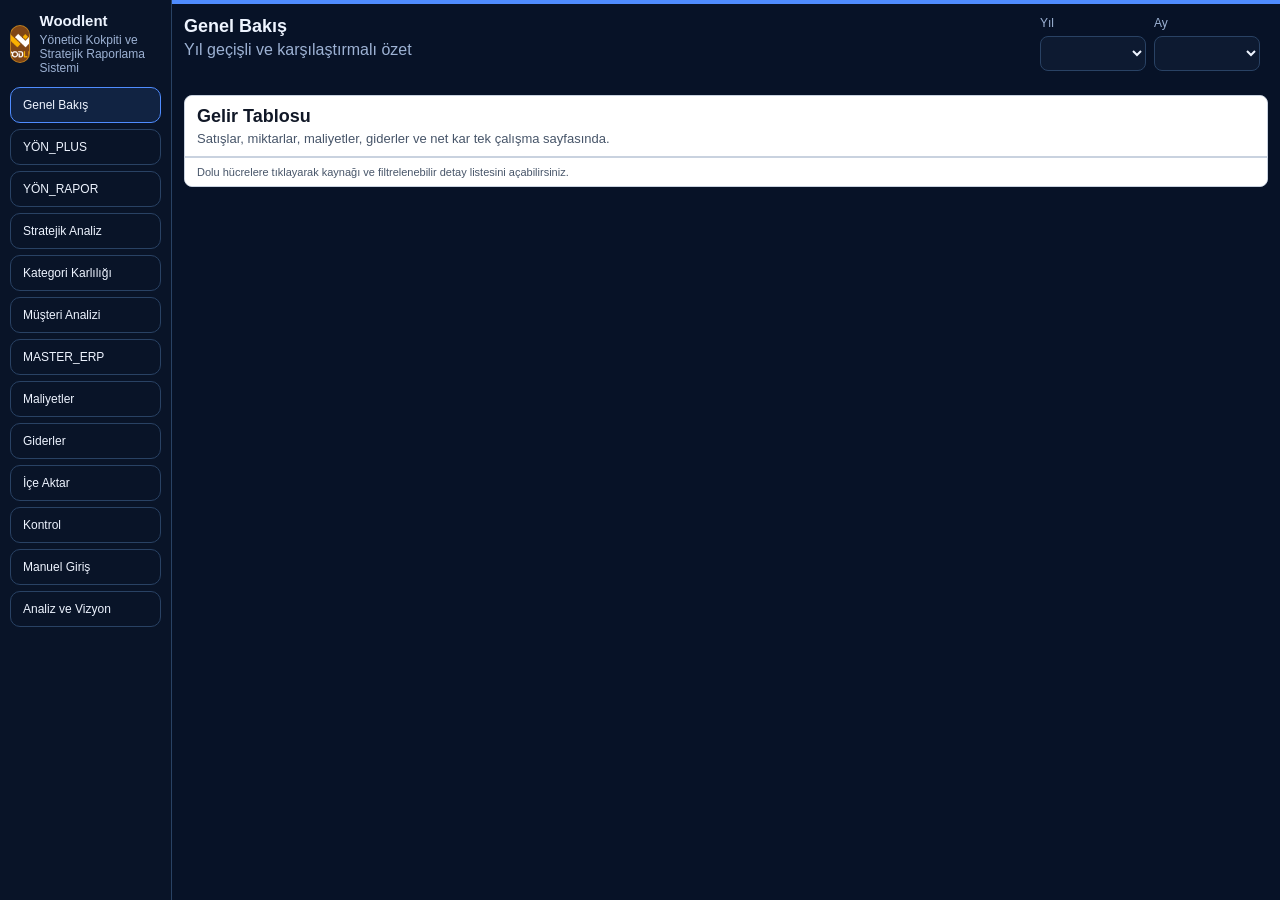
==== commit 69a2eba6: "Update Woodlent branding and add analysis navigation" ====
--- a/index.html
+++ b/index.html
@@ -1,394 +1,395 @@
-<!doctype html>
-<html lang="tr">
-<head>
-  <meta charset="UTF-8" />
-  <meta name="viewport" content="width=device-width, initial-scale=1.0" />
-  <title>Rapor Merkezi</title>
-  <link rel="icon" type="image/png" href="assets/woodlent-logo.png" />
-  <link rel="stylesheet" href="style.css?v=1208-fx-may-june-fix" />
-</head>
-<body>
-  <div class="app-shell">
-    <aside class="sidebar">
-      <div class="brand">
-        <div class="brand-badge brand-logo"><img src="assets/woodlent-logo.png" alt="Woodlent" /></div>
-        <div>
-          <h1>Woodlent Rapor Merkezi</h1>
-          <p>Karşılaştırmalı yönetim paneli</p>
-        </div>
-      </div>
-
-      <nav class="menu">
-        <button class="menu-item active" data-view="overview">Genel Bakış</button>
-        <button class="menu-item" data-view="yonplus">YÖN_PLUS</button>
-        <button class="menu-item" data-view="yonrapor">YÖN_RAPOR</button>
-        <button class="menu-item" data-view="strategic">Stratejik Analiz</button>
-        <button class="menu-item" data-view="categories">Kategori Karlılığı</button>
-        <button class="menu-item" data-view="customers">Müşteri Analizi</button>
-        <button class="menu-item" data-view="master">MASTER_ERP</button>
-        <button class="menu-item" data-view="costs">Maliyetler</button>
-        <button class="menu-item" data-view="expenses">Giderler</button>
-        <button class="menu-item" data-view="import">İçe Aktar</button>
-        <button class="menu-item" data-view="control">Kontrol</button>
+<!doctype html>
+<html lang="tr">
+<head>
+  <meta charset="UTF-8" />
+  <meta name="viewport" content="width=device-width, initial-scale=1.0" />
+  <title>Woodlent | Yönetici Kokpiti ve Stratejik Raporlama Sistemi</title>
+  <link rel="icon" type="image/png" href="assets/woodlent-logo.png" />
+  <link rel="stylesheet" href="style.css?v=120820261920" />
+</head>
+<body>
+  <div class="app-shell">
+    <aside class="sidebar">
+      <div class="brand">
+        <div class="brand-badge brand-logo"><img src="assets/woodlent-logo.png" alt="Woodlent" /></div>
+        <div>
+          <h1>Woodlent</h1>
+          <p>Yönetici Kokpiti ve Stratejik Raporlama Sistemi</p>
+        </div>
+      </div>
+
+      <nav class="menu">
+        <button class="menu-item active" data-view="overview">Genel Bakış</button>
+        <button class="menu-item" data-view="yonplus">YÖN_PLUS</button>
+        <button class="menu-item" data-view="yonrapor">YÖN_RAPOR</button>
+        <button class="menu-item" data-view="strategic">Stratejik Analiz</button>
+        <button class="menu-item" data-view="categories">Kategori Karlılığı</button>
+        <button class="menu-item" data-view="customers">Müşteri Analizi</button>
+        <button class="menu-item" data-view="master">MASTER_ERP</button>
+        <button class="menu-item" data-view="costs">Maliyetler</button>
+        <button class="menu-item" data-view="expenses">Giderler</button>
+        <button class="menu-item" data-view="import">İçe Aktar</button>
+        <button class="menu-item" data-view="control">Kontrol</button>
         <a class="menu-item" href="manual.html" style="display:block;text-decoration:none;box-sizing:border-box;">Manuel Giriş</a>
-      </nav>
-    </aside>
-
-    <main class="main">
-      <header class="topbar">
-        <div>
-          <h2 id="pageTitle">Genel Bakış</h2>
-          <p id="pageSubtitle">Yıl geçişli ve karşılaştırmalı özet</p>
-        </div>
-        <div class="toolbar">
-          <label class="field">
-            <span>Yıl</span>
-            <select id="yearSelect"></select>
-          </label>
-          <label class="field">
-            <span>Ay</span>
-            <select id="monthSelect"></select>
-          </label>
-          <div class="meta" id="lastUpdate"></div>
-        </div>
-      </header>
-
-      <div id="yearNotice" class="notice hidden"></div>
-
-      <section class="view active" id="overviewView">
-        <div id="overviewConfidence" class="cards-grid"></div>
-        <div class="income-shell">
-          <div class="income-head">
-            <div>
-              <h3>Gelir Tablosu</h3>
-              <p>Satışlar, miktarlar, maliyetler, giderler ve net kar tek çalışma sayfasında.</p>
-            </div>
-            <div id="incomeQuickTotals" class="income-totals"></div>
-          </div>
-          <div class="income-table-wrap">
-            <table class="income-table" id="incomeTable"></table>
-          </div>
-          <div class="income-note">Dolu hücrelere tıklayarak kaynağı ve filtrelenebilir detay listesini açabilirsiniz.</div>
-        </div>
-      </section>
-
-      <section class="view" id="yonplusView">
-        <div class="section-heading">
-          <h3>YÖN_PLUS</h3>
-          <p>Aylık bloklar ve kategori performansı</p>
-        </div>
-        <div id="yonPlusGrid" class="month-grid"></div>
-      </section>
-
-      <section class="view" id="yonraporView">
-        <div class="section-heading">
-          <h3>YÖN_RAPOR</h3>
-          <p>Yıllık özet, kar zinciri ve üst müşteri listesi</p>
-        </div>
-        <div class="yonrapor-layout">
-          <div class="card">
-            <div class="card-title">Kar Zinciri Analizi</div>
-            <div id="profitChain" class="metric-list"></div>
-          </div>
-          <div class="card">
-            <div class="card-title">Kategori Bazlı Satışlar</div>
-            <div class="table-wrap">
-              <table>
-                <thead><tr><th>Kategori</th><th>Toplam Adet</th><th>Toplam Ciro</th><th>Ciro Payı</th></tr></thead>
-                <tbody id="yonRaporCategoryBody"></tbody>
-              </table>
-            </div>
-          </div>
-          <div class="card full-width">
-            <div class="card-title">En Çok Cirolu Müşteriler — Top 50</div>
-            <div class="table-wrap">
-              <table>
-                <thead><tr><th>Sıra</th><th>Müşteri Ünvanı</th><th>Yıllık Ciro</th><th>Pay</th></tr></thead>
-                <tbody id="yonRaporCustomerBody"></tbody>
-              </table>
-            </div>
-          </div>
-        </div>
-      </section>
-
-      <section class="view" id="strategicView">
-        <div class="section-heading">
-          <h3>Stratejik Analiz</h3>
-          <p>Yıllık karşılaştırma, kar köprüsü, aylık trend ve müşteri yoğunlaşması</p>
-        </div>
-        <div id="strategicKpiRow" class="cards-grid strategic-kpi-row"></div>
-        <div class="card full-width">
-          <div class="card-title">Yıllar Karşılaştırması</div>
-          <p class="section-copy">2023-2026 arası tüm yılları yan yana görün. Kısmi yıllar (henüz tamamlanmamış) ay sayısıyla işaretlenir.</p>
-          <div class="table-wrap"><table class="year-compare-table" id="yearCompareTable"></table></div>
-        </div>
-        <div class="strategic-layout">
-          <div class="card">
-            <div class="card-title">Kar Köprüsü — Önceki Yıla Göre</div>
-            <p class="section-copy">Net kârdaki değişimin ciro, maliyet ve gider katkılarına ayrıştırılması.</p>
-            <div id="waterfallChart" class="viz-root"></div>
-          </div>
-          <div class="card">
-            <div class="card-title">Aylık Trend</div>
-            <p class="section-copy">Ciro, brüt kâr ve net kârın ay bazlı seyri.</p>
-            <div id="trendChart" class="viz-root"></div>
-          </div>
-          <div class="card full-width">
-            <div class="card-title">Müşteri Yoğunlaşması (Pareto)</div>
-            <p class="section-copy">En büyük 15 müşterinin toplam ciro içindeki payı ve kümülatif yüzdesi.</p>
-            <div id="paretoChart" class="viz-root"></div>
-          </div>
-        </div>
-      </section>
-
-      <section class="view" id="categoriesView">
-        <div class="card">
-          <div class="card-title">Kategori Karlılığı</div>
-          <div class="table-wrap">
-            <table>
-              <thead><tr><th>Kategori</th><th>Adet</th><th>Ciro</th><th>Maliyet</th><th>Kar</th><th>Marj</th></tr></thead>
-              <tbody id="categoryProfitBody"></tbody>
-            </table>
-          </div>
-        </div>
-      </section>
-
-      <section class="view" id="customersView">
-        <div class="card">
-          <div class="card-title">Müşteri Analizi</div>
-          <div class="table-wrap">
-            <table>
-              <thead><tr><th>Sıra</th><th>Müşteri</th><th>Ciro</th><th>Pay</th></tr></thead>
-              <tbody id="customerBody"></tbody>
-            </table>
-          </div>
-        </div>
-      </section>
-
-      <section class="view" id="masterView">
-        <div class="section-heading">
-          <h3>MASTER_ERP</h3>
-          <p>Tekil ürün maliyetleme görünümü ve kolon sözlüğü</p>
-        </div>
-        <div class="master-workbench">
-          <aside class="master-side">
-          <div class="control-panel">
-            <div class="card-title">Kolon Sözlüğü</div>
-            <div class="table-wrap slim">
-              <table>
-                <thead><tr><th>Alan</th><th>Anlamı</th></tr></thead>
-                <tbody id="glossaryBody"></tbody>
-              </table>
-            </div>
-          </div>
-          <div class="control-panel">
-            <div class="card-title">Filtreler</div>
-            <div class="filters-grid">
-              <label class="field"><span>Arama</span><input id="masterSearch" type="text" placeholder="Kod / ürün ara" /></label>
-              <label class="field"><span>Kategori</span><select id="masterCategory"></select></label>
-              <label class="field"><span>Görünüm</span><select id="masterMode">
-                <option value="summary" selected>Özet</option>
-                <option value="full">Tüm Başlıklar</option>
-              </select></label>
-              <label class="field"><span>Sayfa Boyu</span><select id="masterPageSize">
-                <option>25</option><option selected>50</option><option>100</option>
-              </select></label>
-            </div>
-            <div class="master-stats" id="masterStats"></div>
-          </div>
-          </aside>
-
-          <div class="card master-main">
-            <div class="card-title">Ürün Bazlı Maliyet Tablosu</div>
-            <p class="section-copy">Secili ay kolonlari WERP adlariyla gosterilir; tum ay seciminde son dolu ay kullanilir.</p>
-            <div class="table-wrap master-wrap">
-              <table class="wide-table master-table">
-                <thead id="masterHead">
-                  <tr>
-                    <th>Ürün Kodu</th><th>Ürün</th><th>Kategori</th>
-                    <th>TADET</th><th>TCİRO</th><th>TMALİYET</th><th>TKAR</th><th>T%</th>
-                    <th>A</th><th>C</th><th>TM</th><th>KAR</th><th>BM</th><th>LG</th>
-                    <th>KAP1</th><th>KAP2</th><th>TUT</th><th>GG</th><th>DG</th>
-                    <th>MKOD</th><th>SKOD</th><th>KAP1KOD</th><th>KAP2KOD</th><th>TUKOD</th>
-                  </tr>
-                </thead>
-                <tbody id="masterBody"></tbody>
-              </table>
-            </div>
-            <div class="pager">
-              <button id="masterPrev">Önceki</button>
-              <span id="masterPageLabel"></span>
-              <button id="masterNext">Sonraki</button>
-            </div>
-          </div>
-        </div>
-      </section>
-
-      <section class="view" id="costsView">
-        <div class="costs-layout">
-          <div class="card">
-          <div class="card-title">Maliyetler</div>
-          <p class="section-copy">Hammadde maliyetleri yillik tek tabloda; WKOD, kategori, para birimi ve ay bazinda filtrelenebilir.</p>
-          <div id="costInsightGrid" class="analysis-grid"></div>
-          <div class="filters-grid">
-            <label class="field"><span>Arama</span><input id="costSearch" type="text" placeholder="WKOD / ürün / kategori" /></label>
-            <label class="field"><span>Kategori</span><select id="costCategory"></select></label>
-            <label class="field"><span>Para Birimi</span><select id="costCurrency"></select></label>
-          </div>
-          <div class="table-wrap cost-matrix-wrap">
-            <table class="wide-table cost-matrix-table">
-              <thead id="costHead"><tr><th>WKOD</th><th>Ürün</th><th>Kalınlık/Boy</th><th>Kategori</th><th>Base Price</th><th>PB</th><th>Aylar</th></tr></thead>
-              <tbody id="costBody"></tbody>
-            </table>
-          </div>
-          <div id="costMeta" class="table-meta"></div>
-        </div>
-          <div class="card">
-          <div class="card-title">Yillik MDF / SUNTA Girisi</div>
-          <p class="section-copy">Secili yil icin MDF ve SUNTA baz maliyetini elle kaydedin.</p>
-          <div class="annual-input-grid">
-            <label class="field"><span>MDF Yillik</span><input id="annualMdfInput" type="text" inputmode="decimal" placeholder="orn. 18500" /></label>
-            <label class="field"><span>SUNTA Yillik</span><input id="annualSuntaInput" type="text" inputmode="decimal" placeholder="orn. 13250" /></label>
-            <div class="button-row annual-actions">
-              <button id="annualCostSave" type="button">Kaydet</button>
-              <button id="annualCostClear" type="button">Temizle</button>
-            </div>
-          </div>
-          <div id="annualCostSummary" class="import-summary"></div>
-          <div id="annualCostMeta" class="table-meta"></div>
-        </div>
-          <div class="card">
-          <div class="card-title">Ham Madde Eskalasyonu</div>
-          <p class="section-copy">WKOD bazinda ilk dolu ay ile guncel ay maliyet degisimi.</p>
-          <div id="escalationSummary" class="import-summary"></div>
-          <div class="table-wrap">
-            <table>
-              <thead id="escalationHead"></thead>
-              <tbody id="escalationBody"></tbody>
-            </table>
-          </div>
-          <div id="escalationMeta" class="table-meta"></div>
-        </div>
-          <div class="card">
-          <div class="card-title">ERP Ürün Maliyet Kırılımı</div>
-          <p class="section-copy">Secili ayda urun bazinda hammadde, sabit gider payi, degisken gider payi ve kar etkisi.</p>
-          <div class="table-wrap product-cost-wrap">
-            <table class="wide-table cost-breakdown-table">
-              <thead id="productCostHead"></thead>
-              <tbody id="productCostBody"></tbody>
-            </table>
-          </div>
-          <div id="productCostMeta" class="table-meta"></div>
-        </div>
-        </div>
-      </section>
-
-      <section class="view" id="expensesView">
-        <div class="card">
-          <div class="card-title">Giderler</div>
-          <p class="section-copy">Aylik toplam, ortalama, sapma ve bos/olmayan gider kalemleri otomatik analiz edilir.</p>
-          <div id="expenseSummaryGrid" class="analysis-grid"></div>
-          <ul id="expenseInsightList" class="analysis-list"></ul>
-          <div class="table-wrap">
-            <table class="expense-table">
-              <thead id="expenseHead"></thead>
-              <tbody id="expenseBody"></tbody>
-            </table>
-          </div>
-          <div id="expenseMeta" class="table-meta"></div>
-        </div>
-      </section>
-
-      <section class="view" id="controlView">
-        <div class="card">
-          <div class="card-title">Kontrol Mekanizması</div>
-          <div id="controlList" class="control-list"></div>
-        </div>
-        <div class="card">
-          <div class="card-title">İşlem Günlüğü</div>
-          <p class="section-copy">Her manuel değişiklik, düzeltme ve silme burada kayıt altına alınır; "Geri Al" ile eski değere dönebilirsiniz.</p>
-          <div id="auditLogPanel" class="log-box"></div>
-        </div>
-      </section>
-
-      <section class="view" id="importView">
-        <div class="import-layout">
-          <div class="card">
-            <div class="card-title">Haftalık Satış Dosyaları</div>
-            <label class="upload-box">
-              <input id="salesFiles" type="file" accept=".xls,.xlsx" multiple />
-              <span>Satış Excel dosyalarını seç</span>
-              <small>Fatura Satış Detay Kalem Listesi formatı</small>
-            </label>
-          </div>
-          <div class="card">
-            <div class="card-title">Gider Dosyaları</div>
-            <label class="upload-box">
-              <input id="expenseFiles" type="file" accept=".xlsx,.xls" multiple />
-              <span>Gider Excel dosyalarını seç</span>
-              <small>2025 Yılı Genel Gider Tablosu formatı</small>
-            </label>
-          </div>
-          <div class="card">
-            <div class="card-title">İşlem</div>
-            <div class="button-row">
-              <button id="importProcess">Dosyaları İşle</button>
-              <button id="importExport">JSON Dışa Aktar</button>
-              <button id="editWorkbookExport">Excel Duzeltme Disa Aktar</button>
-              <button id="editWorkbookImport">Excel Duzeltme Ice Aktar</button>
-              <input id="editWorkbookFile" type="file" accept=".xlsx,.xls" hidden />
-              <button id="importClear" class="danger">Yerel Veriyi Temizle</button>
-            </div>
-            <div id="importSummary" class="import-summary"></div>
-          </div>
-        </div>
-
-        <div class="card">
-          <div class="card-title">İçe Aktarım Özeti</div>
-          <div class="table-wrap">
-            <table>
-              <thead><tr><th>Yıl</th><th>Ay</th><th>Kategori</th><th>Satır</th><th>Adet</th><th>Ciro</th><th>Gider</th></tr></thead>
-              <tbody id="importPreviewBody"></tbody>
-            </table>
-          </div>
-        </div>
-
-        <div class="card">
-          <div class="card-title">İşlem Kayıtları</div>
-          <div id="importLog" class="log-box"></div>
-        </div>
-      </section>
-
-    </main>
-  </div>
-
-  <div class="detail-drawer" id="cellDetailDrawer" aria-hidden="true">
-    <div class="detail-panel">
-      <div class="detail-head">
-        <div>
-          <h3 id="detailTitle">Hücre Detayı</h3>
-          <p id="detailSubtitle"></p>
-        </div>
-        <button id="detailClose" type="button">×</button>
-      </div>
-      <div class="detail-filters">
-        <label class="field"><span>Filtre</span><input id="detailFilter" type="text" placeholder="Kaynak / kategori / ay ara" /></label>
-      </div>
-      <div class="detail-overview" id="detailOverview"></div>
-      <div class="detail-insights" id="detailInsights"></div>
-      <div class="table-wrap detail-table-wrap">
-        <table>
-          <thead id="detailHead"></thead>
-          <tbody id="detailBody"></tbody>
-        </table>
-      </div>
-    </div>
-  </div>
-
-  <script src="xlsx.full.min.js"></script>
-  <script>window.XLSX = window.XLSX || (typeof exports !== "undefined" ? exports : undefined);</script>
-  <script src="report-data.js?v=1208-fx-may-june-fix"></script>
-  <script src="report-detail-data.js?v=1208-fx-may-june-fix"></script>
-  <script src="app.js?v=1208-fx-may-june-fix"></script>
-</body>
-</html>
+        <a class="menu-item" href="analiz-vizyon.html" style="display:block;text-decoration:none;box-sizing:border-box;">Analiz ve Vizyon</a>
+      </nav>
+    </aside>
+
+    <main class="main">
+      <header class="topbar">
+        <div>
+          <h2 id="pageTitle">Genel Bakış</h2>
+          <p id="pageSubtitle">Yıl geçişli ve karşılaştırmalı özet</p>
+        </div>
+        <div class="toolbar">
+          <label class="field">
+            <span>Yıl</span>
+            <select id="yearSelect"></select>
+          </label>
+          <label class="field">
+            <span>Ay</span>
+            <select id="monthSelect"></select>
+          </label>
+          <div class="meta" id="lastUpdate"></div>
+        </div>
+      </header>
+
+      <div id="yearNotice" class="notice hidden"></div>
+
+      <section class="view active" id="overviewView">
+        <div id="overviewConfidence" class="cards-grid"></div>
+        <div class="income-shell">
+          <div class="income-head">
+            <div>
+              <h3>Gelir Tablosu</h3>
+              <p>Satışlar, miktarlar, maliyetler, giderler ve net kar tek çalışma sayfasında.</p>
+            </div>
+            <div id="incomeQuickTotals" class="income-totals"></div>
+          </div>
+          <div class="income-table-wrap">
+            <table class="income-table" id="incomeTable"></table>
+          </div>
+          <div class="income-note">Dolu hücrelere tıklayarak kaynağı ve filtrelenebilir detay listesini açabilirsiniz.</div>
+        </div>
+      </section>
+
+      <section class="view" id="yonplusView">
+        <div class="section-heading">
+          <h3>YÖN_PLUS</h3>
+          <p>Aylık bloklar ve kategori performansı</p>
+        </div>
+        <div id="yonPlusGrid" class="month-grid"></div>
+      </section>
+
+      <section class="view" id="yonraporView">
+        <div class="section-heading">
+          <h3>YÖN_RAPOR</h3>
+          <p>Yıllık özet, kar zinciri ve üst müşteri listesi</p>
+        </div>
+        <div class="yonrapor-layout">
+          <div class="card">
+            <div class="card-title">Kar Zinciri Analizi</div>
+            <div id="profitChain" class="metric-list"></div>
+          </div>
+          <div class="card">
+            <div class="card-title">Kategori Bazlı Satışlar</div>
+            <div class="table-wrap">
+              <table>
+                <thead><tr><th>Kategori</th><th>Toplam Adet</th><th>Toplam Ciro</th><th>Ciro Payı</th></tr></thead>
+                <tbody id="yonRaporCategoryBody"></tbody>
+              </table>
+            </div>
+          </div>
+          <div class="card full-width">
+            <div class="card-title">En Çok Cirolu Müşteriler — Top 50</div>
+            <div class="table-wrap">
+              <table>
+                <thead><tr><th>Sıra</th><th>Müşteri Ünvanı</th><th>Yıllık Ciro</th><th>Pay</th></tr></thead>
+                <tbody id="yonRaporCustomerBody"></tbody>
+              </table>
+            </div>
+          </div>
+        </div>
+      </section>
+
+      <section class="view" id="strategicView">
+        <div class="section-heading">
+          <h3>Stratejik Analiz</h3>
+          <p>Yıllık karşılaştırma, kar köprüsü, aylık trend ve müşteri yoğunlaşması</p>
+        </div>
+        <div id="strategicKpiRow" class="cards-grid strategic-kpi-row"></div>
+        <div class="card full-width">
+          <div class="card-title">Yıllar Karşılaştırması</div>
+          <p class="section-copy">2023-2026 arası tüm yılları yan yana görün. Kısmi yıllar (henüz tamamlanmamış) ay sayısıyla işaretlenir.</p>
+          <div class="table-wrap"><table class="year-compare-table" id="yearCompareTable"></table></div>
+        </div>
+        <div class="strategic-layout">
+          <div class="card">
+            <div class="card-title">Kar Köprüsü — Önceki Yıla Göre</div>
+            <p class="section-copy">Net kârdaki değişimin ciro, maliyet ve gider katkılarına ayrıştırılması.</p>
+            <div id="waterfallChart" class="viz-root"></div>
+          </div>
+          <div class="card">
+            <div class="card-title">Aylık Trend</div>
+            <p class="section-copy">Ciro, brüt kâr ve net kârın ay bazlı seyri.</p>
+            <div id="trendChart" class="viz-root"></div>
+          </div>
+          <div class="card full-width">
+            <div class="card-title">Müşteri Yoğunlaşması (Pareto)</div>
+            <p class="section-copy">En büyük 15 müşterinin toplam ciro içindeki payı ve kümülatif yüzdesi.</p>
+            <div id="paretoChart" class="viz-root"></div>
+          </div>
+        </div>
+      </section>
+
+      <section class="view" id="categoriesView">
+        <div class="card">
+          <div class="card-title">Kategori Karlılığı</div>
+          <div class="table-wrap">
+            <table>
+              <thead><tr><th>Kategori</th><th>Adet</th><th>Ciro</th><th>Maliyet</th><th>Kar</th><th>Marj</th></tr></thead>
+              <tbody id="categoryProfitBody"></tbody>
+            </table>
+          </div>
+        </div>
+      </section>
+
+      <section class="view" id="customersView">
+        <div class="card">
+          <div class="card-title">Müşteri Analizi</div>
+          <div class="table-wrap">
+            <table>
+              <thead><tr><th>Sıra</th><th>Müşteri</th><th>Ciro</th><th>Pay</th></tr></thead>
+              <tbody id="customerBody"></tbody>
+            </table>
+          </div>
+        </div>
+      </section>
+
+      <section class="view" id="masterView">
+        <div class="section-heading">
+          <h3>MASTER_ERP</h3>
+          <p>Tekil ürün maliyetleme görünümü ve kolon sözlüğü</p>
+        </div>
+        <div class="master-workbench">
+          <aside class="master-side">
+          <div class="control-panel">
+            <div class="card-title">Kolon Sözlüğü</div>
+            <div class="table-wrap slim">
+              <table>
+                <thead><tr><th>Alan</th><th>Anlamı</th></tr></thead>
+                <tbody id="glossaryBody"></tbody>
+              </table>
+            </div>
+          </div>
+          <div class="control-panel">
+            <div class="card-title">Filtreler</div>
+            <div class="filters-grid">
+              <label class="field"><span>Arama</span><input id="masterSearch" type="text" placeholder="Kod / ürün ara" /></label>
+              <label class="field"><span>Kategori</span><select id="masterCategory"></select></label>
+              <label class="field"><span>Görünüm</span><select id="masterMode">
+                <option value="summary" selected>Özet</option>
+                <option value="full">Tüm Başlıklar</option>
+              </select></label>
+              <label class="field"><span>Sayfa Boyu</span><select id="masterPageSize">
+                <option>25</option><option selected>50</option><option>100</option>
+              </select></label>
+            </div>
+            <div class="master-stats" id="masterStats"></div>
+          </div>
+          </aside>
+
+          <div class="card master-main">
+            <div class="card-title">Ürün Bazlı Maliyet Tablosu</div>
+            <p class="section-copy">Secili ay kolonlari WERP adlariyla gosterilir; tum ay seciminde son dolu ay kullanilir.</p>
+            <div class="table-wrap master-wrap">
+              <table class="wide-table master-table">
+                <thead id="masterHead">
+                  <tr>
+                    <th>Ürün Kodu</th><th>Ürün</th><th>Kategori</th>
+                    <th>TADET</th><th>TCİRO</th><th>TMALİYET</th><th>TKAR</th><th>T%</th>
+                    <th>A</th><th>C</th><th>TM</th><th>KAR</th><th>BM</th><th>LG</th>
+                    <th>KAP1</th><th>KAP2</th><th>TUT</th><th>GG</th><th>DG</th>
+                    <th>MKOD</th><th>SKOD</th><th>KAP1KOD</th><th>KAP2KOD</th><th>TUKOD</th>
+                  </tr>
+                </thead>
+                <tbody id="masterBody"></tbody>
+              </table>
+            </div>
+            <div class="pager">
+              <button id="masterPrev">Önceki</button>
+              <span id="masterPageLabel"></span>
+              <button id="masterNext">Sonraki</button>
+            </div>
+          </div>
+        </div>
+      </section>
+
+      <section class="view" id="costsView">
+        <div class="costs-layout">
+          <div class="card">
+          <div class="card-title">Maliyetler</div>
+          <p class="section-copy">Hammadde maliyetleri yillik tek tabloda; WKOD, kategori, para birimi ve ay bazinda filtrelenebilir.</p>
+          <div id="costInsightGrid" class="analysis-grid"></div>
+          <div class="filters-grid">
+            <label class="field"><span>Arama</span><input id="costSearch" type="text" placeholder="WKOD / ürün / kategori" /></label>
+            <label class="field"><span>Kategori</span><select id="costCategory"></select></label>
+            <label class="field"><span>Para Birimi</span><select id="costCurrency"></select></label>
+          </div>
+          <div class="table-wrap cost-matrix-wrap">
+            <table class="wide-table cost-matrix-table">
+              <thead id="costHead"><tr><th>WKOD</th><th>Ürün</th><th>Kalınlık/Boy</th><th>Kategori</th><th>Base Price</th><th>PB</th><th>Aylar</th></tr></thead>
+              <tbody id="costBody"></tbody>
+            </table>
+          </div>
+          <div id="costMeta" class="table-meta"></div>
+        </div>
+          <div class="card">
+          <div class="card-title">Yillik MDF / SUNTA Girisi</div>
+          <p class="section-copy">Secili yil icin MDF ve SUNTA baz maliyetini elle kaydedin.</p>
+          <div class="annual-input-grid">
+            <label class="field"><span>MDF Yillik</span><input id="annualMdfInput" type="text" inputmode="decimal" placeholder="orn. 18500" /></label>
+            <label class="field"><span>SUNTA Yillik</span><input id="annualSuntaInput" type="text" inputmode="decimal" placeholder="orn. 13250" /></label>
+            <div class="button-row annual-actions">
+              <button id="annualCostSave" type="button">Kaydet</button>
+              <button id="annualCostClear" type="button">Temizle</button>
+            </div>
+          </div>
+          <div id="annualCostSummary" class="import-summary"></div>
+          <div id="annualCostMeta" class="table-meta"></div>
+        </div>
+          <div class="card">
+          <div class="card-title">Ham Madde Eskalasyonu</div>
+          <p class="section-copy">WKOD bazinda ilk dolu ay ile guncel ay maliyet degisimi.</p>
+          <div id="escalationSummary" class="import-summary"></div>
+          <div class="table-wrap">
+            <table>
+              <thead id="escalationHead"></thead>
+              <tbody id="escalationBody"></tbody>
+            </table>
+          </div>
+          <div id="escalationMeta" class="table-meta"></div>
+        </div>
+          <div class="card">
+          <div class="card-title">ERP Ürün Maliyet Kırılımı</div>
+          <p class="section-copy">Secili ayda urun bazinda hammadde, sabit gider payi, degisken gider payi ve kar etkisi.</p>
+          <div class="table-wrap product-cost-wrap">
+            <table class="wide-table cost-breakdown-table">
+              <thead id="productCostHead"></thead>
+              <tbody id="productCostBody"></tbody>
+            </table>
+          </div>
+          <div id="productCostMeta" class="table-meta"></div>
+        </div>
+        </div>
+      </section>
+
+      <section class="view" id="expensesView">
+        <div class="card">
+          <div class="card-title">Giderler</div>
+          <p class="section-copy">Aylik toplam, ortalama, sapma ve bos/olmayan gider kalemleri otomatik analiz edilir.</p>
+          <div id="expenseSummaryGrid" class="analysis-grid"></div>
+          <ul id="expenseInsightList" class="analysis-list"></ul>
+          <div class="table-wrap">
+            <table class="expense-table">
+              <thead id="expenseHead"></thead>
+              <tbody id="expenseBody"></tbody>
+            </table>
+          </div>
+          <div id="expenseMeta" class="table-meta"></div>
+        </div>
+      </section>
+
+      <section class="view" id="controlView">
+        <div class="card">
+          <div class="card-title">Kontrol Mekanizması</div>
+          <div id="controlList" class="control-list"></div>
+        </div>
+        <div class="card">
+          <div class="card-title">İşlem Günlüğü</div>
+          <p class="section-copy">Her manuel değişiklik, düzeltme ve silme burada kayıt altına alınır; "Geri Al" ile eski değere dönebilirsiniz.</p>
+          <div id="auditLogPanel" class="log-box"></div>
+        </div>
+      </section>
+
+      <section class="view" id="importView">
+        <div class="import-layout">
+          <div class="card">
+            <div class="card-title">Haftalık Satış Dosyaları</div>
+            <label class="upload-box">
+              <input id="salesFiles" type="file" accept=".xls,.xlsx" multiple />
+              <span>Satış Excel dosyalarını seç</span>
+              <small>Fatura Satış Detay Kalem Listesi formatı</small>
+            </label>
+          </div>
+          <div class="card">
+            <div class="card-title">Gider Dosyaları</div>
+            <label class="upload-box">
+              <input id="expenseFiles" type="file" accept=".xlsx,.xls" multiple />
+              <span>Gider Excel dosyalarını seç</span>
+              <small>2025 Yılı Genel Gider Tablosu formatı</small>
+            </label>
+          </div>
+          <div class="card">
+            <div class="card-title">İşlem</div>
+            <div class="button-row">
+              <button id="importProcess">Dosyaları İşle</button>
+              <button id="importExport">JSON Dışa Aktar</button>
+              <button id="editWorkbookExport">Excel Duzeltme Disa Aktar</button>
+              <button id="editWorkbookImport">Excel Duzeltme Ice Aktar</button>
+              <input id="editWorkbookFile" type="file" accept=".xlsx,.xls" hidden />
+              <button id="importClear" class="danger">Yerel Veriyi Temizle</button>
+            </div>
+            <div id="importSummary" class="import-summary"></div>
+          </div>
+        </div>
+
+        <div class="card">
+          <div class="card-title">İçe Aktarım Özeti</div>
+          <div class="table-wrap">
+            <table>
+              <thead><tr><th>Yıl</th><th>Ay</th><th>Kategori</th><th>Satır</th><th>Adet</th><th>Ciro</th><th>Gider</th></tr></thead>
+              <tbody id="importPreviewBody"></tbody>
+            </table>
+          </div>
+        </div>
+
+        <div class="card">
+          <div class="card-title">İşlem Kayıtları</div>
+          <div id="importLog" class="log-box"></div>
+        </div>
+      </section>
+
+    </main>
+  </div>
+
+  <div class="detail-drawer" id="cellDetailDrawer" aria-hidden="true">
+    <div class="detail-panel">
+      <div class="detail-head">
+        <div>
+          <h3 id="detailTitle">Hücre Detayı</h3>
+          <p id="detailSubtitle"></p>
+        </div>
+        <button id="detailClose" type="button">×</button>
+      </div>
+      <div class="detail-filters">
+        <label class="field"><span>Filtre</span><input id="detailFilter" type="text" placeholder="Kaynak / kategori / ay ara" /></label>
+      </div>
+      <div class="detail-overview" id="detailOverview"></div>
+      <div class="detail-insights" id="detailInsights"></div>
+      <div class="table-wrap detail-table-wrap">
+        <table>
+          <thead id="detailHead"></thead>
+          <tbody id="detailBody"></tbody>
+        </table>
+      </div>
+    </div>
+  </div>
+
+  <script src="xlsx.full.min.js"></script>
+  <script>window.XLSX = window.XLSX || (typeof exports !== "undefined" ? exports : undefined);</script>
+  <script src="report-data.js?v=120820261920"></script>
+  <script src="app.js?v=120820261920"></script>
+</body>
+</html>
+
--- a/style.css
+++ b/style.css
@@ -52,7 +52,7 @@
 .income-totals span{background:#eef6ff;border:1px solid #bfd7ff;border-radius:6px;color:#0f172a;font-weight:800;font-size:11px;padding:6px 8px}
 .income-table-wrap{overflow:auto;max-height:calc(100vh - 148px);background:#fff}
 .income-table{--income-label-col-width:172px;--income-trend-col-width:46px;min-width:1180px;width:100%;border-collapse:separate;border-spacing:0;font-family:Arial,Helvetica,sans-serif}
-.income-table th,.income-table td{border-right:1px solid #111827;border-bottom:1px solid #111827;padding:4px 6px;font-size:12px;line-height:1.15;white-space:nowrap;text-align:right;color:#111827;vertical-align:top;box-sizing:border-box}
+.income-table th,.income-table td{border-right:1px solid #111827;border-bottom:1px solid #111827;padding:5px 8px;font-size:12px;line-height:1.15;white-space:nowrap;text-align:right;color:#111827;vertical-align:top;box-sizing:border-box}
 .income-table thead th{position:sticky;top:0;z-index:4;background:#e5e7eb;font-weight:900;text-align:center;border-top:1px solid #111827}
 .income-table .year-head{background:#f3f300;color:#e11d48;font-weight:950}
 .income-table .month-head-col.odd{background:#f8fafc}
@@ -102,14 +102,15 @@
 .income-hover-tip .tip-row.history .tip-value{color:#e2e8f0;font-size:11px}
 .income-table .income-value{cursor:pointer;text-decoration:underline;text-decoration-thickness:1px;text-underline-offset:2px}
 .income-table .income-value:hover{outline:2px solid #2563eb;outline-offset:-2px}
-.income-table .income-cell-stack{display:flex;flex-direction:column;align-items:stretch;gap:4px;min-height:46px;width:100%}
-.income-table .income-main{display:block;font-weight:900;line-height:1.05;align-self:flex-end}
-.income-table .income-history{display:flex;flex-direction:column;align-items:stretch;gap:2px;width:100%}
-.income-table .income-history-line{display:flex;align-items:center;justify-content:space-between;gap:6px;width:100%;min-width:0;padding:2px 5px;border-radius:6px;background:rgba(255,255,255,.42);font-size:10px;line-height:1.08;color:#0f172a}
-.income-table .income-history-line.is-empty{opacity:.52;background:rgba(255,255,255,.24);border:1px dashed rgba(15,23,42,.16)}
-.income-table .income-history-line.muted{opacity:.56}
-.income-table .income-history-year{display:inline-flex;align-items:center;justify-content:center;min-width:20px;height:14px;padding:0 4px;border-radius:999px;background:rgba(15,23,42,.12);font-weight:900;font-size:9px;color:#0f172a}
-.income-table .income-history-value{font-variant-numeric:tabular-nums;font-size:10px;font-weight:800;text-align:right}
+.income-table .income-cell-stack{display:flex;flex-direction:column;align-items:stretch;gap:6px;min-height:56px;width:100%}
+.income-table .income-main{display:block;font-weight:900;font-size:13.5px;line-height:1.05;align-self:flex-end}
+.income-table .income-history{display:flex;flex-direction:column;align-items:stretch;gap:3px;width:100%}
+.income-table .income-history-line{display:flex;align-items:center;justify-content:space-between;gap:8px;width:100%;min-width:0;padding:3px 7px;border-radius:6px;background:rgba(255,255,255,.62);font-size:11.5px;line-height:1.15;color:#0f172a}
+.income-table .income-history-line.is-empty{opacity:.55;background:rgba(255,255,255,.32);border:1px dashed rgba(15,23,42,.18)}
+.income-table .income-history-line.muted{opacity:.58}
+.income-table .income-history-year{display:inline-flex;align-items:center;justify-content:center;min-width:24px;height:17px;padding:0 5px;border-radius:999px;background:rgba(15,23,42,.16);font-weight:900;font-size:10.5px;color:#0f172a}
+.income-table .income-history-value{font-variant-numeric:tabular-nums;font-size:11.5px;font-weight:800;text-align:right}
+.income-table .income-history-unit{margin-left:2px;font-size:9.5px;font-weight:600;color:#475569;letter-spacing:.2px}
 .income-table .manual-editable{box-shadow:inset 0 0 0 1px rgba(22,163,74,.48)}
 .income-table .manual-editable:hover{outline:2px solid #16a34a;outline-offset:-2px}
 .income-table .manual-editable::after{content:"";display:inline-block;width:5px;height:5px;margin-left:4px;border-radius:50%;background:#16a34a;vertical-align:middle}
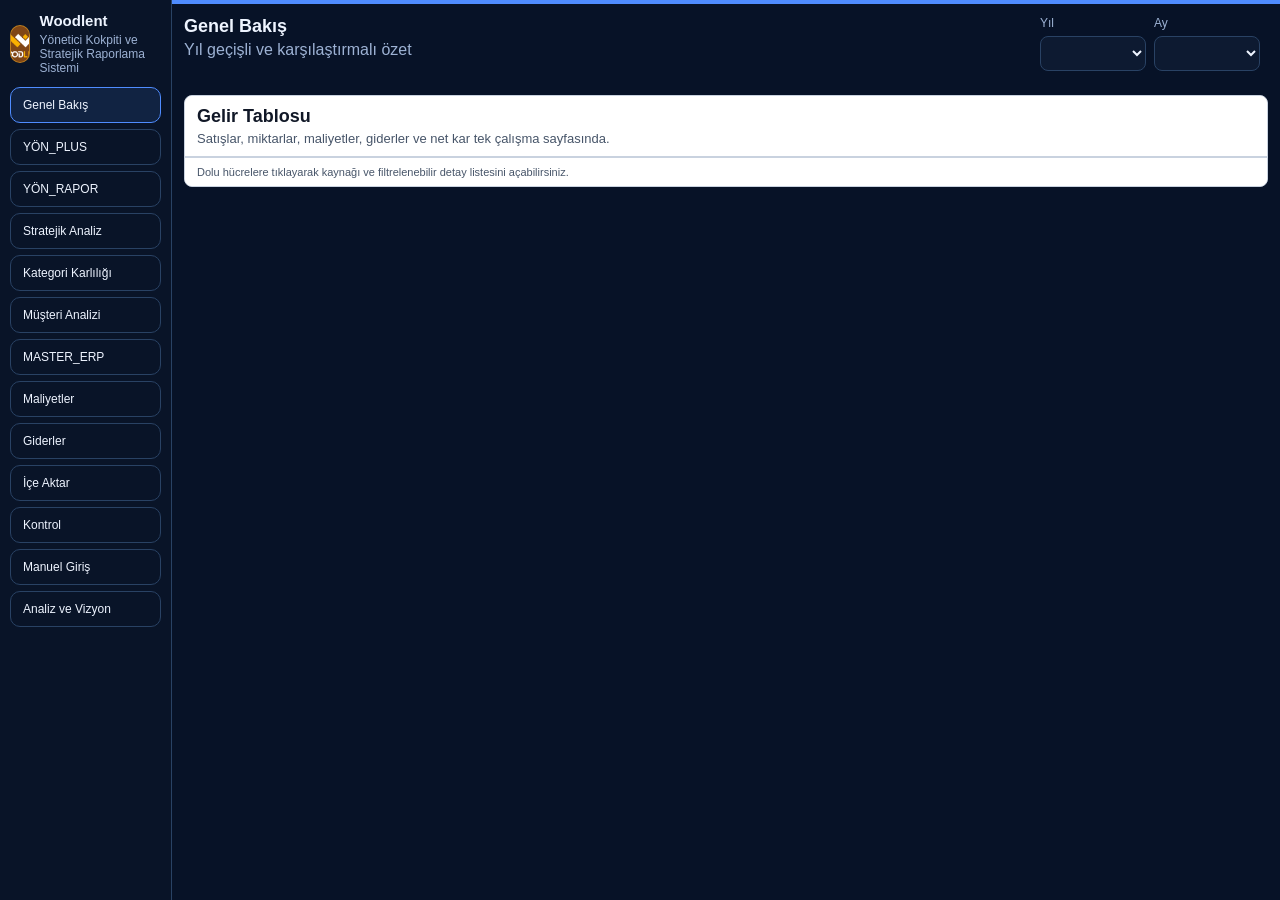
==== commit 85b6910d: "Add clear income statement summary to dashboard" ====
--- a/index.html
+++ b/index.html
@@ -5,7 +5,7 @@
   <meta name="viewport" content="width=device-width, initial-scale=1.0" />
   <title>Woodlent | Yönetici Kokpiti ve Stratejik Raporlama Sistemi</title>
   <link rel="icon" type="image/png" href="assets/woodlent-logo.png" />
-  <link rel="stylesheet" href="style.css?v=120820261920" />
+  <link rel="stylesheet" href="style.css?v=180820261230" />
 </head>
 <body>
   <div class="app-shell">
@@ -59,14 +59,15 @@
       <section class="view active" id="overviewView">
         <div id="overviewConfidence" class="cards-grid"></div>
         <div class="income-shell">
-          <div class="income-head">
+          <div class="income-head">
             <div>
               <h3>Gelir Tablosu</h3>
               <p>Satışlar, miktarlar, maliyetler, giderler ve net kar tek çalışma sayfasında.</p>
             </div>
-            <div id="incomeQuickTotals" class="income-totals"></div>
-          </div>
-          <div class="income-table-wrap">
+            <div id="incomeQuickTotals" class="income-totals"></div>
+          </div>
+          <div id="incomeStatementSummary" class="income-statement-summary"></div>
+          <div class="income-table-wrap">
             <table class="income-table" id="incomeTable"></table>
           </div>
           <div class="income-note">Dolu hücrelere tıklayarak kaynağı ve filtrelenebilir detay listesini açabilirsiniz.</div>
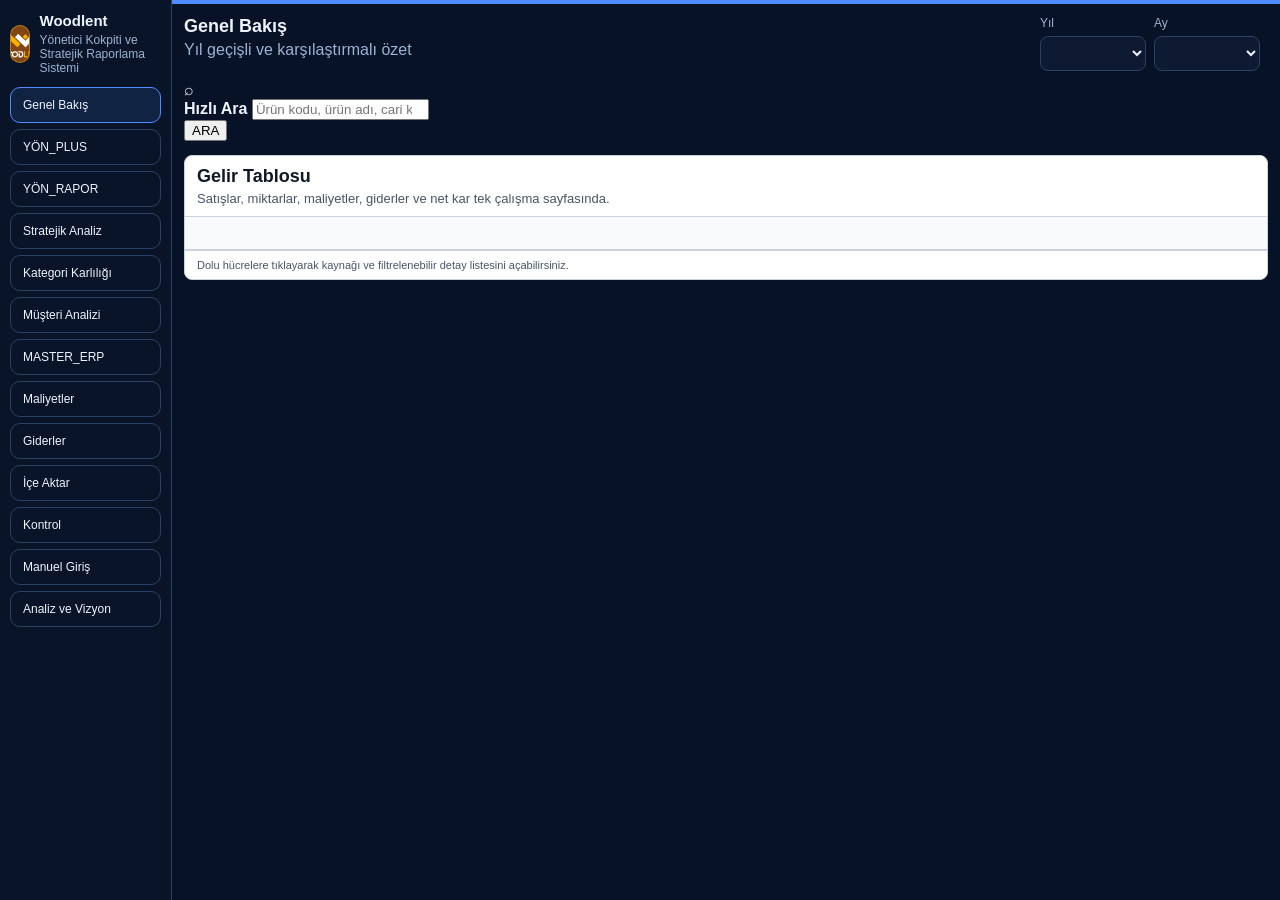
==== commit bd5f8eec: "Add global product and customer quick search" ====
--- a/index.html
+++ b/index.html
@@ -5,7 +5,7 @@
   <meta name="viewport" content="width=device-width, initial-scale=1.0" />
   <title>Woodlent | Yönetici Kokpiti ve Stratejik Raporlama Sistemi</title>
   <link rel="icon" type="image/png" href="assets/woodlent-logo.png" />
-  <link rel="stylesheet" href="style.css?v=180820261230" />
+  <link rel="stylesheet" href="style.css?v=180820261310" />
 </head>
 <body>
   <div class="app-shell">
@@ -52,9 +52,19 @@
           </label>
           <div class="meta" id="lastUpdate"></div>
         </div>
-      </header>
-
-      <div id="yearNotice" class="notice hidden"></div>
+      </header>
+
+      <section class="quick-search" aria-label="Hızlı ürün ve cari arama">
+        <div class="quick-search-icon">⌕</div>
+        <div class="quick-search-main">
+          <strong>Hızlı Ara</strong>
+          <input id="globalQuickSearch" type="search" autocomplete="off" placeholder="Ürün kodu, ürün adı, cari kodu veya cari unvanı yazın…" />
+          <div id="globalQuickResults" class="quick-search-results hidden"></div>
+        </div>
+        <button id="globalQuickSearchButton" type="button">ARA</button>
+      </section>
+
+      <div id="yearNotice" class="notice hidden"></div>
 
       <section class="view active" id="overviewView">
         <div id="overviewConfidence" class="cards-grid"></div>
@@ -390,7 +400,7 @@
   <script src="xlsx.full.min.js"></script>
   <script>window.XLSX = window.XLSX || (typeof exports !== "undefined" ? exports : undefined);</script>
   <script src="report-data.js?v=120820261920"></script>
-  <script src="app.js?v=120820261920"></script>
+  <script src="app.js?v=180820261310"></script>
 </body>
 </html>
 
--- a/style.css
+++ b/style.css
@@ -1,476 +1,486 @@
-
-*{box-sizing:border-box}
-:root{
-  --bg:#071227;
-  --panel:#12203a;
-  --panel-2:#162848;
-  --border:#294264;
-  --text:#eef4ff;
-  --muted:#9db2d4;
-  --accent:#4f8cff;
-  --year-accent:#4f8cff;
-  --year-soft:rgba(79,140,255,.12);
-  --good:#22c55e;
-  --bad:#ef4444;
-  --warn:#f59e0b;
-}
-body{margin:0;font-family:Arial,Helvetica,sans-serif;background:var(--bg);color:var(--text)}
-body.year-theme-2023{--year-accent:#22c55e;--year-soft:rgba(34,197,94,.13)}
-body.year-theme-2024{--year-accent:#f59e0b;--year-soft:rgba(245,158,11,.13)}
-body.year-theme-2025{--year-accent:#4f8cff;--year-soft:rgba(79,140,255,.13)}
-body.year-theme-2026{--year-accent:#a855f7;--year-soft:rgba(168,85,247,.14)}
-.app-shell{display:grid;grid-template-columns:172px minmax(0,1fr);min-height:100vh}
-.sidebar{background:#091428;border-right:1px solid var(--border);padding:12px 10px;position:sticky;top:0;height:100vh;overflow:auto}
-.brand{display:flex;gap:10px;align-items:center;margin-bottom:12px}
-.brand-badge{width:34px;height:34px;border-radius:12px;display:grid;place-items:center;background:linear-gradient(135deg,var(--year-accent),#8b5cf6);font-weight:700;font-size:13px;overflow:hidden}
-.brand-logo{width:38px;height:38px;border-radius:10px;background:#b26a00;border:1px solid rgba(255,255,255,.14)}
-.brand-logo img{display:block;width:100%;height:100%;object-fit:cover}
-.brand h1{margin:0;font-size:15px}
-.brand p{margin:4px 0 0;color:var(--muted);font-size:12px}
-.menu{display:flex;flex-direction:column;gap:6px}
-.menu-item{background:transparent;color:var(--text);border:1px solid var(--border);border-radius:10px;padding:10px 12px;text-align:left;cursor:pointer;font-size:12px}
-.menu-item.active,.menu-item:hover{background:var(--year-soft);border-color:var(--year-accent)}
-.main{padding:12px;min-width:0;overflow:hidden;border-top:4px solid var(--year-accent)}
-.topbar{display:flex;justify-content:space-between;gap:12px;align-items:flex-start;margin-bottom:10px}
-.topbar h2{margin:0 0 4px;font-size:18px}
-.topbar p{margin:0;color:var(--muted)}
-.toolbar{display:flex;align-items:flex-end;gap:8px;flex-wrap:wrap}
-.field{display:flex;flex-direction:column;gap:6px}
-.field span{font-size:12px;color:var(--muted)}
-.field select,.field input{background:#0d1a31;border:1px solid var(--border);color:var(--text);border-radius:8px;padding:8px 10px;min-width:106px}
-.meta{font-size:11px;color:var(--muted);padding-top:22px}
-.notice{background:rgba(245,158,11,.12);border:1px solid rgba(245,158,11,.35);color:#ffe3a3;border-radius:12px;padding:12px 14px;margin-bottom:14px}
-.notice-line + .notice-line{margin-top:4px}
-.hidden{display:none}
-.view{display:none}
-.view.active{display:block}
-.income-shell{background:#f4f6f8;border:1px solid #c9d2df;border-radius:8px;color:#111827;overflow:hidden}
-.income-head{display:flex;justify-content:space-between;gap:12px;align-items:flex-start;background:#ffffff;border-bottom:1px solid #c9d2df;padding:10px 12px}
-.income-head h3{margin:0;font-size:18px;color:#111827;font-weight:900}
-.income-head p{margin:4px 0 0;color:#475569;font-size:13px}
-.income-totals{display:flex;gap:8px;flex-wrap:wrap;justify-content:flex-end}
+
+*{box-sizing:border-box}
+:root{
+  --bg:#071227;
+  --panel:#12203a;
+  --panel-2:#162848;
+  --border:#294264;
+  --text:#eef4ff;
+  --muted:#9db2d4;
+  --accent:#4f8cff;
+  --year-accent:#4f8cff;
+  --year-soft:rgba(79,140,255,.12);
+  --good:#22c55e;
+  --bad:#ef4444;
+  --warn:#f59e0b;
+}
+body{margin:0;font-family:Arial,Helvetica,sans-serif;background:var(--bg);color:var(--text)}
+body.year-theme-2023{--year-accent:#22c55e;--year-soft:rgba(34,197,94,.13)}
+body.year-theme-2024{--year-accent:#f59e0b;--year-soft:rgba(245,158,11,.13)}
+body.year-theme-2025{--year-accent:#4f8cff;--year-soft:rgba(79,140,255,.13)}
+body.year-theme-2026{--year-accent:#a855f7;--year-soft:rgba(168,85,247,.14)}
+.app-shell{display:grid;grid-template-columns:172px minmax(0,1fr);min-height:100vh}
+.sidebar{background:#091428;border-right:1px solid var(--border);padding:12px 10px;position:sticky;top:0;height:100vh;overflow:auto}
+.brand{display:flex;gap:10px;align-items:center;margin-bottom:12px}
+.brand-badge{width:34px;height:34px;border-radius:12px;display:grid;place-items:center;background:linear-gradient(135deg,var(--year-accent),#8b5cf6);font-weight:700;font-size:13px;overflow:hidden}
+.brand-logo{width:38px;height:38px;border-radius:10px;background:#b26a00;border:1px solid rgba(255,255,255,.14)}
+.brand-logo img{display:block;width:100%;height:100%;object-fit:cover}
+.brand h1{margin:0;font-size:15px}
+.brand p{margin:4px 0 0;color:var(--muted);font-size:12px}
+.menu{display:flex;flex-direction:column;gap:6px}
+.menu-item{background:transparent;color:var(--text);border:1px solid var(--border);border-radius:10px;padding:10px 12px;text-align:left;cursor:pointer;font-size:12px}
+.menu-item.active,.menu-item:hover{background:var(--year-soft);border-color:var(--year-accent)}
+.main{padding:12px;min-width:0;overflow:hidden;border-top:4px solid var(--year-accent)}
+.topbar{display:flex;justify-content:space-between;gap:12px;align-items:flex-start;margin-bottom:10px}
+.topbar h2{margin:0 0 4px;font-size:18px}
+.topbar p{margin:0;color:var(--muted)}
+.toolbar{display:flex;align-items:flex-end;gap:8px;flex-wrap:wrap}
+.field{display:flex;flex-direction:column;gap:6px}
+.field span{font-size:12px;color:var(--muted)}
+.field select,.field input{background:#0d1a31;border:1px solid var(--border);color:var(--text);border-radius:8px;padding:8px 10px;min-width:106px}
+.meta{font-size:11px;color:var(--muted);padding-top:22px}
+.notice{background:rgba(245,158,11,.12);border:1px solid rgba(245,158,11,.35);color:#ffe3a3;border-radius:12px;padding:12px 14px;margin-bottom:14px}
+.notice-line + .notice-line{margin-top:4px}
+.hidden{display:none}
+.view{display:none}
+.view.active{display:block}
+.income-shell{background:#f4f6f8;border:1px solid #c9d2df;border-radius:8px;color:#111827;overflow:hidden}
+.income-head{display:flex;justify-content:space-between;gap:12px;align-items:flex-start;background:#ffffff;border-bottom:1px solid #c9d2df;padding:10px 12px}
+.income-head h3{margin:0;font-size:18px;color:#111827;font-weight:900}
+.income-head p{margin:4px 0 0;color:#475569;font-size:13px}
+.income-totals{display:flex;gap:8px;flex-wrap:wrap;justify-content:flex-end}
 .income-totals span{background:#eef6ff;border:1px solid #bfd7ff;border-radius:6px;color:#0f172a;font-weight:800;font-size:11px;padding:6px 8px}
-.income-table-wrap{overflow:auto;max-height:calc(100vh - 148px);background:#fff}
-.income-table{--income-label-col-width:172px;--income-trend-col-width:46px;min-width:1180px;width:100%;border-collapse:separate;border-spacing:0;font-family:Arial,Helvetica,sans-serif}
-.income-table th,.income-table td{border-right:1px solid #111827;border-bottom:1px solid #111827;padding:5px 8px;font-size:12px;line-height:1.15;white-space:nowrap;text-align:right;color:#111827;vertical-align:top;box-sizing:border-box}
-.income-table thead th{position:sticky;top:0;z-index:4;background:#e5e7eb;font-weight:900;text-align:center;border-top:1px solid #111827}
-.income-table .year-head{background:#f3f300;color:#e11d48;font-weight:950}
-.income-table .month-head-col.odd{background:#f8fafc}
-.income-table .month-head-col.even{background:#d9d9d9}
-.income-table tbody th{position:sticky;left:0;z-index:3;text-align:left;font-weight:900;background:#f8fafc;min-width:var(--income-label-col-width);max-width:var(--income-label-col-width);white-space:normal;overflow-wrap:anywhere;padding-top:8px;padding-bottom:8px}
-.income-table tbody td:nth-child(2){position:sticky;left:var(--income-label-col-width);z-index:2;text-align:center;font-weight:800;background:#b7dbc7;min-width:var(--income-trend-col-width);width:var(--income-trend-col-width);padding-left:4px;padding-right:4px;white-space:normal}
-.income-table tbody td:nth-child(2n+4){background:#d9d9d9}
-.income-table .section-row th,.income-table .section-row td{background:#2f3120!important;color:#fff;font-weight:950;text-align:left}
-.income-table .sales-section th,.income-table .sales-section td{background:#64c8aa!important;color:#10251e}
-.income-table .qty-section th,.income-table .qty-section td{background:#93c83e!important;color:#10210b}
-.income-table .cost-section th,.income-table .cost-section td{background:#f0bd7f!important;color:#2b1700}
-.income-table .expense-section th,.income-table .expense-section td{background:#7fc4df!important;color:#082633}
-.income-table .cat-MDF th,.income-table .cat-MDF td{background:#92d050;color:#111827}
-.income-table .cat-SUNTA th,.income-table .cat-SUNTA td{background:#ffff00;color:#111827}
-.income-table .cat-KAPLAMA th,.income-table .cat-KAPLAMA td{background:#00b0f0;color:#001b28}
-.income-table .cat-KENAR-BANT th,.income-table .cat-KENAR-BANT td{background:#ff0000;color:#111827}
-.income-table .cat-CARSAF th,.income-table .cat-CARSAF td{background:#7030a0;color:#fff}
-.income-table .cat-ISCILIK th,.income-table .cat-ISCILIK td{background:#ffc000;color:#111827}
-.income-table .cat-DIGER th,.income-table .cat-DIGER td{background:#a6a6a6;color:#111827}
-.income-table .cost td,.income-table .cost th{filter:saturate(.72) brightness(1.08)}
-.income-table .expense-line th,.income-table .expense-line td{background:#d9edf7;color:#111827}
-.income-table .total-line th,.income-table .total-line td{background:#f2f2f2!important;color:#111827;font-weight:950;border-top:2px solid #111827}
-.income-table .gross-line th,.income-table .gross-line td,.income-table .net-line th,.income-table .net-line td{background:#252513!important;color:#fff;font-weight:950}
-.ranked-label{display:grid;grid-template-columns:minmax(0,1fr) auto auto;align-items:start;column-gap:4px;row-gap:4px;min-width:0;width:100%}
-.ranked-label .rank-name{min-width:0;white-space:normal;overflow:visible;text-overflow:clip;overflow-wrap:anywhere;word-break:break-word;line-height:1.16}
-.ranked-label .rank-no{display:inline-flex;align-items:center;justify-content:center;min-width:17px;height:16px;border-radius:5px;background:#111827;color:#fff;font-size:10px;font-weight:950;line-height:1}
-.ranked-label .rank-share{display:inline-flex;align-items:center;justify-content:center;min-width:32px;height:16px;border-radius:5px;background:#fef3c7;color:#92400e;font-size:10px;font-weight:950;line-height:1}
-.expense-line .ranked-label .rank-no{background:#0f4c81}
-.expense-line .ranked-label .rank-share{background:#dbeafe;color:#1d4ed8}
-.income-table .income-row-label{display:block;white-space:normal;overflow-wrap:anywhere;word-break:break-word;line-height:1.18}
-.income-table .total-line .income-row-label,
-.income-table .gross-line .income-row-label,
-.income-table .net-line .income-row-label{padding-top:2px}
-.income-table td[data-tooltip]{position:relative}
-.income-hover-tip{position:fixed;z-index:80;display:none;width:min(340px,calc(100vw - 24px));background:#0b1225;color:#fff;border:1px solid rgba(56,189,248,.9);border-radius:8px;box-shadow:0 18px 42px rgba(2,6,23,.42);padding:10px;text-align:left;font-size:11px;line-height:1.35;font-weight:750;pointer-events:none}
-.income-hover-tip.open{display:block}
-.income-hover-tip .tip-title{padding:0 0 7px;margin-bottom:7px;border-bottom:1px solid rgba(148,163,184,.22);color:#bfdbfe;font-size:11px;font-weight:900;white-space:nowrap;overflow:hidden;text-overflow:ellipsis}
-.income-hover-tip .tip-metrics{display:grid;gap:6px}
-.income-hover-tip .tip-row{display:grid;grid-template-columns:minmax(92px,.78fr) minmax(110px,1fr);align-items:baseline;gap:9px}
-.income-hover-tip .tip-label{color:#93c5fd;font-size:10px;font-weight:850;text-transform:uppercase;letter-spacing:.02em}
-.income-hover-tip .tip-value{color:#fff;font-size:12px;font-weight:950;text-align:right;font-variant-numeric:tabular-nums}
-.income-hover-tip .tip-row.current{margin:0 -2px 2px;padding:6px 7px;border-radius:6px;background:rgba(14,165,233,.16);border:1px solid rgba(56,189,248,.28)}
-.income-hover-tip .tip-row.current .tip-label{color:#fde68a;font-size:11px}
-.income-hover-tip .tip-row.current .tip-value{color:#fef08a;font-size:16px}
-.income-hover-tip .tip-row.history{padding-top:2px}
-.income-hover-tip .tip-row.history .tip-label{color:#cbd5e1;font-size:10px;text-transform:none;letter-spacing:0}
-.income-hover-tip .tip-row.history .tip-value{color:#e2e8f0;font-size:11px}
-.income-table .income-value{cursor:pointer;text-decoration:underline;text-decoration-thickness:1px;text-underline-offset:2px}
-.income-table .income-value:hover{outline:2px solid #2563eb;outline-offset:-2px}
-.income-table .income-cell-stack{display:flex;flex-direction:column;align-items:stretch;gap:6px;min-height:56px;width:100%}
-.income-table .income-main{display:block;font-weight:900;font-size:13.5px;line-height:1.05;align-self:flex-end}
-.income-table .income-history{display:flex;flex-direction:column;align-items:stretch;gap:3px;width:100%}
-.income-table .income-history-line{display:flex;align-items:center;justify-content:space-between;gap:8px;width:100%;min-width:0;padding:3px 7px;border-radius:6px;background:rgba(255,255,255,.62);font-size:11.5px;line-height:1.15;color:#0f172a}
-.income-table .income-history-line.is-empty{opacity:.55;background:rgba(255,255,255,.32);border:1px dashed rgba(15,23,42,.18)}
-.income-table .income-history-line.muted{opacity:.58}
-.income-table .income-history-year{display:inline-flex;align-items:center;justify-content:center;min-width:24px;height:17px;padding:0 5px;border-radius:999px;background:rgba(15,23,42,.16);font-weight:900;font-size:10.5px;color:#0f172a}
-.income-table .income-history-value{font-variant-numeric:tabular-nums;font-size:11.5px;font-weight:800;text-align:right}
-.income-table .income-history-unit{margin-left:2px;font-size:9.5px;font-weight:600;color:#475569;letter-spacing:.2px}
-.income-table .manual-editable{box-shadow:inset 0 0 0 1px rgba(22,163,74,.48)}
-.income-table .manual-editable:hover{outline:2px solid #16a34a;outline-offset:-2px}
-.income-table .manual-editable::after{content:"";display:inline-block;width:5px;height:5px;margin-left:4px;border-radius:50%;background:#16a34a;vertical-align:middle}
-.income-table .manual-locked{box-shadow:inset 0 0 0 1px rgba(15,23,42,.14)}
-.income-table .manual-locked.income-value{cursor:pointer}
-.income-table .manual-locked:not(.income-value){cursor:not-allowed}
-.income-table .year-total{background:#67c2ad!important;font-weight:950}
-.income-note{font-size:11px;color:#475569;background:#ffffff;padding:8px 12px;border-top:1px solid #c9d2df}
-.detail-drawer{position:fixed;inset:0;background:rgba(2,6,23,.45);z-index:50;display:none;justify-content:flex-end}
-.detail-drawer.open{display:flex}
-.detail-panel{width:min(920px,96vw);height:100vh;background:#f8fafc;color:#111827;border-left:1px solid #cbd5e1;box-shadow:-20px 0 60px rgba(2,6,23,.35);display:flex;flex-direction:column}
-.detail-head{display:flex;justify-content:space-between;gap:12px;align-items:flex-start;padding:16px;border-bottom:1px solid #cbd5e1;background:#fff}
-.detail-head h3{margin:0;font-size:20px;color:#0f172a}
-.detail-head p{margin:4px 0 0;color:#64748b;font-size:13px}
-#detailClose{width:34px;height:34px;border:1px solid #cbd5e1;background:#eef2f7;color:#0f172a;border-radius:8px;font-size:22px;line-height:1;cursor:pointer}
-.detail-filters{padding:12px 16px;background:#f1f5f9;border-bottom:1px solid #cbd5e1}
-.detail-filters .field input{background:#fff;color:#111827;border-color:#cbd5e1}
-.detail-overview{display:grid;grid-template-columns:repeat(4,minmax(0,1fr));gap:10px;padding:12px 16px 0;background:#f8fafc}
-.detail-stat,.detail-note{background:#fff;border:1px solid #d7e0ea;border-radius:10px;padding:10px 12px}
-.detail-stat strong,.detail-note strong{display:block;font-size:18px;color:#0f172a}
-.detail-stat span,.detail-note span{display:block;margin-top:4px;color:#64748b;font-size:12px}
-.detail-note{grid-column:1/-1}
-.detail-insights{display:grid;grid-template-columns:repeat(3,minmax(0,1fr));gap:10px;padding:12px 16px;background:#f8fafc;border-bottom:1px solid #dbe3ec}
-.detail-insight{background:#fff;border:1px solid #d7e0ea;border-radius:10px;padding:10px 12px}
-.detail-insight h4{margin:0 0 8px;font-size:13px;color:#0f172a}
-.detail-insight ul{margin:0;padding:0;list-style:none;display:grid;gap:6px}
-.detail-insight li{display:flex;justify-content:space-between;gap:10px;font-size:12px;color:#334155}
-.detail-insight li span:last-child{font-weight:800;color:#0f172a}
-.detail-table-wrap{padding:0 16px 16px;overflow:auto}
-.detail-table-wrap table{background:#fff}
-.detail-table-wrap th,.detail-table-wrap td{color:#111827;border-bottom:1px solid #e2e8f0}
-.cards-grid{display:grid;grid-template-columns:repeat(4,minmax(0,1fr));gap:14px;margin-bottom:14px}
-.compare-grid{grid-template-columns:repeat(3,minmax(0,1fr))}
-.card{background:var(--panel);border:1px solid var(--border);border-radius:18px;padding:16px;min-width:0}
-.control-panel{background:var(--panel);border:1px solid var(--border);border-radius:12px;padding:12px;min-width:0}
-.card-title{font-size:18px;font-weight:700;margin-bottom:12px}
-.overview-bar{grid-column:1/-1;display:grid;gap:8px;margin-bottom:8px;padding:10px 12px;border:1px solid var(--border);border-radius:14px;background:linear-gradient(90deg,rgba(178,106,0,.20),rgba(255,255,255,.035) 34%,rgba(255,255,255,.02));box-shadow:inset 0 1px 0 rgba(255,255,255,.05)}
-.overview-bar.ready{border-color:rgba(34,197,94,.28)}
-.overview-bar.warn{border-color:rgba(245,158,11,.28)}
-.overview-bar.risk{border-color:rgba(239,68,68,.28)}
-.overview-bar-row{display:flex;align-items:center;justify-content:space-between;gap:12px}
-.overview-bar-main{align-items:flex-start}
-.overview-brand-lockup{display:flex;align-items:center;gap:12px;min-width:0}
-.overview-title-stack{display:grid;gap:6px;min-width:0}
-.overview-logo{width:72px;height:43px;border-radius:7px;object-fit:cover;background:#b26a00;border:1px solid rgba(255,255,255,.16);box-shadow:0 10px 22px rgba(0,0,0,.22);flex:0 0 auto}
-.overview-bar-title{display:flex;align-items:baseline;gap:10px;min-width:0}
-.overview-bar-title strong{font-size:20px;line-height:1;color:#fff}
-.overview-bar-title span{font-size:13px;line-height:1.4;color:var(--muted)}
-.overview-bar-side{display:grid;justify-items:end;gap:8px;min-width:0}
-.overview-bar-pills{display:flex;flex-wrap:wrap;justify-content:flex-end;gap:8px}
-.overview-bar-meta,.overview-bar-alerts{display:flex;flex-wrap:wrap;gap:8px}
-.overview-bar-alerts{justify-content:flex-end}
-.overview-bar-meta span{font-size:12px;color:var(--muted);padding:4px 0}
-.overview-bar-meta-tight{gap:10px}
-.overview-bar-meta-tight span{font-size:11px;padding:0}
-.history-compare{grid-column:1/-1;display:grid;gap:12px;padding:14px 16px;border:1px solid var(--border);border-radius:16px;background:linear-gradient(180deg,rgba(255,255,255,.03),rgba(255,255,255,.015))}
-.history-compare-head{display:flex;align-items:flex-start;justify-content:space-between;gap:12px}
-.history-compare-copy{display:grid;gap:6px;max-width:820px}
-.history-compare-kicker{font-size:11px;font-weight:800;letter-spacing:.04em;text-transform:uppercase;color:var(--muted)}
-.history-compare-copy strong{font-size:19px;line-height:1.15;color:var(--text)}
-.history-compare-copy p{margin:0;color:var(--muted);font-size:13px;line-height:1.5}
-.history-compare-grid{display:grid;grid-template-columns:repeat(4,minmax(0,1fr));gap:10px}
-.history-compare-card{display:grid;gap:10px;padding:12px;border:1px solid var(--border);border-radius:14px;background:rgba(255,255,255,.02)}
-.history-compare-card.active{border-color:var(--year-accent);box-shadow:inset 0 0 0 1px rgba(255,255,255,.04);background:linear-gradient(180deg,var(--year-soft),rgba(255,255,255,.02))}
-.history-compare-card.warn{border-color:rgba(245,158,11,.28)}
-.history-compare-card.ready{border-color:rgba(34,197,94,.24)}
-.history-compare-year{display:flex;align-items:baseline;justify-content:space-between;gap:10px}
-.history-compare-year strong{font-size:20px;color:var(--text)}
-.history-compare-year span{font-size:12px;color:var(--muted)}
-.history-compare-badges{display:flex;flex-wrap:wrap;gap:8px}
-.history-badge{display:inline-flex;align-items:center;justify-content:center;padding:5px 9px;border-radius:999px;font-size:11px;font-weight:800;border:1px solid transparent}
-.history-badge.ready{border-color:rgba(34,197,94,.24);background:rgba(34,197,94,.10);color:#bbf7d0}
-.history-badge.warn{border-color:rgba(245,158,11,.24);background:rgba(245,158,11,.10);color:#fde68a}
-.history-compare-metrics{display:grid;grid-template-columns:repeat(2,minmax(0,1fr));gap:8px}
-.history-metric{display:grid;gap:4px;padding:10px 11px;border-radius:10px;background:rgba(10,20,40,.48);border:1px solid rgba(157,178,212,.12)}
-.history-metric span{font-size:11px;font-weight:800;color:var(--muted);text-transform:uppercase;letter-spacing:.03em}
-.history-metric strong{font-size:15px;line-height:1.2;color:var(--text)}
-.history-compare-note{font-size:12px;line-height:1.45;color:#fde68a}
-.history-compare-note.ok{color:#bbf7d0}
-.overview-strip{grid-column:1/-1;display:grid;gap:12px;padding:14px 16px;border-radius:16px;background:linear-gradient(180deg,#0f1d35,#12203a)}
-.overview-strip.ready{border-color:rgba(34,197,94,.32)}
-.overview-strip.warn{border-color:rgba(245,158,11,.32)}
-.overview-strip.risk{border-color:rgba(239,68,68,.32)}
-.overview-strip-top{display:flex;align-items:flex-start;justify-content:space-between;gap:16px}
-.overview-strip-copy{display:grid;gap:6px;max-width:760px}
-.overview-strip-kicker{font-size:11px;font-weight:800;letter-spacing:.04em;text-transform:uppercase;color:var(--muted)}
-.overview-strip-copy strong{font-size:20px;line-height:1.15;color:var(--text)}
-.overview-strip-copy p{margin:0;color:var(--muted);font-size:13px;line-height:1.5}
-.overview-strip-meta{display:flex;flex-wrap:wrap;justify-content:flex-end;gap:8px}
-.overview-pill,.overview-foot-pill{display:inline-flex;align-items:center;justify-content:center;border-radius:999px;padding:7px 11px;font-size:12px;font-weight:700;border:1px solid transparent}
-.overview-pill.ready{border-color:rgba(34,197,94,.24);background:rgba(34,197,94,.11);color:#dcfce7}
-.overview-pill.warn{border-color:rgba(245,158,11,.24);background:rgba(245,158,11,.11);color:#fde68a}
-.overview-pill.risk{border-color:rgba(239,68,68,.24);background:rgba(239,68,68,.11);color:#fecaca}
-.overview-strip-foot{display:flex;align-items:flex-start;gap:12px;padding-top:10px;border-top:1px solid rgba(157,178,212,.16)}
-.overview-foot-label{font-size:11px;font-weight:800;letter-spacing:.04em;text-transform:uppercase;color:var(--muted);padding-top:7px}
-.overview-foot-pills{display:flex;flex-wrap:wrap;gap:8px}
-.overview-foot-pill.warn{border-color:rgba(245,158,11,.24);background:rgba(245,158,11,.08);color:#fde68a}
-.overview-foot-pill.risk{border-color:rgba(239,68,68,.24);background:rgba(239,68,68,.08);color:#fecaca}
-button.overview-foot-pill{font-family:inherit;cursor:pointer}
-button.overview-foot-pill:hover{filter:brightness(1.14);transform:translateY(-1px)}
-.trust-card{padding:14px 16px}
-.trust-card.ready{border-color:rgba(34,197,94,.4);background:linear-gradient(180deg,rgba(34,197,94,.10),rgba(18,32,58,1))}
-.trust-card.warn{border-color:rgba(245,158,11,.42);background:linear-gradient(180deg,rgba(245,158,11,.10),rgba(18,32,58,1))}
-.trust-card.risk{border-color:rgba(239,68,68,.42);background:linear-gradient(180deg,rgba(239,68,68,.10),rgba(18,32,58,1))}
-.trust-head{display:flex;align-items:center;justify-content:space-between;gap:10px;margin-bottom:12px}
-.trust-label{font-size:12px;color:var(--muted)}
-.trust-chip{display:inline-flex;align-items:center;justify-content:center;border-radius:999px;padding:5px 10px;font-size:11px;font-weight:800}
-.trust-chip.ready{background:rgba(34,197,94,.16);color:#bbf7d0}
-.trust-chip.warn{background:rgba(245,158,11,.16);color:#fde68a}
-.trust-chip.risk{background:rgba(239,68,68,.16);color:#fecaca}
-.trust-value{font-size:24px;font-weight:800;color:var(--text)}
-.trust-sub{margin-top:8px;color:var(--muted);font-size:12px;line-height:1.5}
-.trust-status-card{grid-column:1/-1;padding:12px 14px}
-.trust-status-headline{display:flex;align-items:flex-start;justify-content:space-between;gap:12px;margin-bottom:10px}
-.trust-status-copy{display:grid;gap:4px}
-.trust-status-copy strong{font-size:13px;line-height:1.4;color:var(--text)}
-.trust-status-meta{display:flex;align-items:center;justify-content:flex-end;gap:8px;flex-wrap:wrap}
-.trust-mini-stat{display:inline-flex;align-items:center;justify-content:center;border-radius:999px;padding:5px 10px;font-size:11px;font-weight:800;border:1px solid transparent}
-.trust-mini-stat.ready{border-color:rgba(34,197,94,.24);background:rgba(34,197,94,.10);color:#bbf7d0}
-.trust-mini-stat.warn{border-color:rgba(245,158,11,.24);background:rgba(245,158,11,.10);color:#fde68a}
-.trust-mini-stat.risk{border-color:rgba(239,68,68,.24);background:rgba(239,68,68,.10);color:#fecaca}
-.trust-status-grid{display:grid;grid-template-columns:repeat(2,minmax(0,1fr));gap:10px}
-.trust-status-panel{border:1px solid var(--border);border-radius:14px;padding:12px;background:rgba(255,255,255,.02)}
-.trust-status-panel.ready{border-color:rgba(34,197,94,.28);background:rgba(34,197,94,.07)}
-.trust-status-panel.warn{border-color:rgba(245,158,11,.30);background:rgba(245,158,11,.07)}
-.trust-status-panel.risk{border-color:rgba(239,68,68,.30);background:rgba(239,68,68,.07)}
-.trust-status-panel.compact{display:grid;gap:10px}
-.trust-status-title{font-size:11px;font-weight:800;color:var(--muted);text-transform:uppercase;letter-spacing:.04em}
-.trust-status-badges{display:flex;flex-wrap:wrap;gap:8px}
-.trust-status-badge{display:inline-flex;align-items:center;max-width:100%;padding:6px 10px;border-radius:999px;font-size:12px;line-height:1.35;border:1px solid transparent}
-.trust-status-badge.ready{border-color:rgba(34,197,94,.22);background:rgba(34,197,94,.12);color:#dcfce7}
-.trust-status-badge.warn{border-color:rgba(245,158,11,.22);background:rgba(245,158,11,.12);color:#fde68a}
-.trust-status-badge.risk{border-color:rgba(239,68,68,.22);background:rgba(239,68,68,.12);color:#fecaca}
-.trust-status-list{list-style:none;margin:0;padding:0;display:grid;gap:8px}
-.trust-status-item{display:flex;align-items:flex-start;gap:10px;font-size:13px;line-height:1.45;color:var(--text)}
-.trust-status-item.ready{color:#dcfce7}
-.trust-status-item.risk{color:#fecaca}
-.trust-status-dot{width:8px;height:8px;border-radius:999px;flex:0 0 8px;margin-top:5px;background:currentColor;opacity:.9}
-.costs-layout{display:grid;gap:14px}
-.section-copy{margin:-6px 0 12px;color:var(--muted);font-size:13px}
-.table-meta{margin-top:10px;color:var(--muted);font-size:12px}
-.analysis-grid{display:grid;grid-template-columns:repeat(4,minmax(0,1fr));gap:10px;margin:8px 0 14px}
-.analysis-card{border:1px solid rgba(157,178,212,.20);background:linear-gradient(180deg,var(--year-soft),rgba(255,255,255,.018));border-radius:8px;padding:10px 12px;min-width:0}
-.analysis-card span{display:block;color:var(--muted);font-size:11px;font-weight:800;text-transform:uppercase;letter-spacing:.03em;white-space:nowrap;overflow:hidden;text-overflow:ellipsis}
-.analysis-card strong{display:block;margin-top:6px;color:var(--text);font-size:17px;line-height:1.2;white-space:nowrap;overflow:hidden;text-overflow:ellipsis}
-.analysis-card small{display:block;margin-top:5px;color:var(--muted);font-size:12px;line-height:1.35;min-height:16px}
-.analysis-list{display:grid;grid-template-columns:repeat(2,minmax(0,1fr));gap:7px;margin:0 0 14px;padding:0;list-style:none}
-.analysis-list li{border-left:3px solid var(--year-accent);background:rgba(79,140,255,.08);border-radius:0 8px 8px 0;padding:8px 10px;color:#dbeafe;font-size:13px;line-height:1.4;min-width:0}
-.expense-cell{position:relative;min-width:92px;cursor:default;white-space:nowrap}
-.expense-cell:hover{box-shadow:inset 0 0 0 1px rgba(79,140,255,.42);background:rgba(79,140,255,.06)}
-.expense-cell-value{display:inline-block;min-width:76px}
-.expense-cell-edited{background:rgba(245,158,11,.16)}
-.expense-cell-edited::after{content:"";display:inline-block;width:6px;height:6px;margin-left:5px;border-radius:999px;background:#f59e0b;vertical-align:middle}
-.expense-undo{margin-left:6px;border:1px solid rgba(245,158,11,.45);background:rgba(245,158,11,.18);color:#fde68a;border-radius:999px;padding:2px 6px;font-size:10px;font-weight:800;line-height:1;cursor:pointer}
-.expense-undo:hover{background:rgba(245,158,11,.30);color:#fff}
-.detail-delete-btn{border:1px solid rgba(239,68,68,.5);background:rgba(239,68,68,.14);color:#fecaca;border-radius:999px;padding:3px 10px;font-size:11px;font-weight:800;line-height:1;cursor:pointer}
-.detail-delete-btn:hover{background:rgba(239,68,68,.28);color:#fff}
-.audit-log-row{border-bottom:1px solid rgba(157,178,212,.14);padding:8px 0;display:flex;flex-direction:column;gap:4px}
-.audit-log-row:last-child{border-bottom:0}
-.audit-log-when{color:var(--muted);font-size:11px;margin-left:8px}
-.audit-log-meta{color:var(--muted);font-size:11px}
-.audit-revert-btn{align-self:flex-start;border:1px solid rgba(245,158,11,.5);background:rgba(245,158,11,.16);color:#fde68a;border-radius:999px;padding:3px 10px;font-size:11px;font-weight:800;cursor:pointer}
-.audit-revert-btn:hover{background:rgba(245,158,11,.3);color:#fff}
-.product-cost-wrap{max-height:calc(100vh - 330px)}
-.cost-breakdown-table th,.cost-breakdown-table td,.expense-table th,.expense-table td{font-size:12px}
-.expense-table td:not(:first-child){text-align:right}
-.expense-table tbody tr:first-child td{background:rgba(34,197,94,.08);font-weight:900}
-.expense-table tbody tr:nth-child(2) td{background:rgba(245,158,11,.07)}
-.expense-table tbody tr:nth-child(3) td{background:rgba(79,140,255,.07)}
-.cost-matrix-wrap{max-height:calc(100vh - 300px);border:1px solid rgba(157,178,212,.14);border-radius:8px}
-.cost-matrix-table{min-width:1880px}
-.cost-matrix-table th,.cost-matrix-table td{font-size:12px;padding:7px 8px}
-.cost-matrix-table td:not(:nth-child(2)){text-align:right}
-.cost-matrix-table th:nth-child(1),.cost-matrix-table td:nth-child(1){position:sticky;left:0;z-index:3;background:#12203a;min-width:72px}
-.cost-matrix-table th:nth-child(2),.cost-matrix-table td:nth-child(2){position:sticky;left:72px;z-index:3;background:#12203a;min-width:210px;text-align:left}
-.cost-matrix-table th:nth-child(3),.cost-matrix-table td:nth-child(3){position:sticky;left:282px;z-index:3;background:#12203a;min-width:96px}
-.cost-matrix-table thead th:nth-child(-n+3){z-index:5}
-.cost-month-cell{min-width:116px}
-.cost-cell-control{display:flex;align-items:center;justify-content:flex-end;gap:4px}
-.cost-input{width:82px;border:1px solid transparent;background:transparent;color:var(--text);font:inherit;text-align:right;border-radius:6px;padding:4px 5px}
-.cost-input:hover{border-color:rgba(157,178,212,.28);background:rgba(255,255,255,.04)}
-.cost-input:focus{outline:2px solid rgba(79,140,255,.65);outline-offset:-2px;background:#0d1a31;border-color:rgba(79,140,255,.65)}
-.cost-protected-input{cursor:pointer;box-shadow:inset 0 0 0 1px rgba(148,163,184,.22)}
-.cost-protected-input:hover{border-color:rgba(34,197,94,.5);background:rgba(34,197,94,.08)}
-.cost-month-cell.edited .cost-protected-input{background:rgba(245,158,11,.16);border-color:rgba(245,158,11,.65);color:#fff7ed}
-.cost-undo{height:22px;border:1px solid rgba(245,158,11,.55);background:rgba(245,158,11,.16);color:#fde68a;border-radius:999px;font-size:10px;font-weight:900;line-height:1;cursor:pointer;padding:0 7px}
-.cost-undo:hover{background:rgba(245,158,11,.28)}
-.cost-explain{width:22px;height:22px;border:1px solid rgba(79,140,255,.45);background:rgba(79,140,255,.12);color:#dbeafe;border-radius:999px;font-size:11px;font-weight:800;line-height:1;cursor:pointer}
-.cost-explain:hover{background:rgba(79,140,255,.25);border-color:rgba(79,140,255,.8)}
-.annual-input-grid{display:grid;grid-template-columns:repeat(3,minmax(0,1fr));gap:12px;align-items:end}
-.annual-actions{justify-content:flex-end}
-.kpi .label{font-size:13px;color:var(--muted);margin-bottom:10px}
-.kpi .value{font-size:24px;font-weight:700}
-.kpi .sub{margin-top:8px;color:var(--muted);font-size:12px}
-.kpi.good .delta{color:var(--good)}
-.kpi.bad .delta{color:var(--bad)}
-.two-col{display:grid;grid-template-columns:1fr 1fr;gap:14px}
-.table-wrap{overflow:auto;max-width:100%}
-.table-wrap.slim{max-height:235px}
-table{width:100%;border-collapse:collapse}
-th,td{padding:10px 10px;border-bottom:1px solid rgba(255,255,255,.08);font-size:14px;white-space:nowrap}
-th{text-align:left;color:var(--muted);font-size:12px;background:rgba(255,255,255,.02);position:sticky;top:0}
-.sort-header{width:100%;display:flex;align-items:center;justify-content:space-between;gap:8px;padding:0;border:0;background:transparent;color:inherit;font:inherit;font-weight:700;cursor:pointer;text-align:left}
-.sort-header:hover{color:var(--text)}
-.sort-header .sort-indicator{color:#6f87ab;font-size:11px}
-.sort-header.active .sort-indicator{color:var(--text)}
-.section-heading h3{margin:0 0 4px;font-size:22px}
-.section-heading p{margin:0 0 14px;color:var(--muted)}
-.month-grid{display:grid;grid-template-columns:1fr 1fr;gap:14px}
-.month-card{background:var(--panel);border:1px solid var(--border);border-radius:18px;overflow:hidden}
-.month-head{padding:10px 14px;font-weight:700}
-.month-head.blue{background:#21447f}
-.month-head.green{background:#2f6a38}
-.month-head.orange{background:#8f4b1d}
-.month-head.purple{background:#69308f}
-.month-head.teal{background:#1f6a84}
-.month-head.gold{background:#87640e}
-.month-head.red{background:#7f2f46}
-.month-head.cyan{background:#0f6a5b}
-.month-head.olive{background:#5a6d1f}
-.month-head.navy{background:#2a426b}
-.month-head.pink{background:#80496e}
-.month-head.brown{background:#6e541b}
-.month-card table td,.month-card table th{padding:9px 10px}
-.metric-list{display:flex;flex-direction:column;gap:10px}
-.metric-row{display:flex;justify-content:space-between;gap:12px;background:var(--panel-2);border:1px solid var(--border);padding:12px 14px;border-radius:12px}
-.metric-row small{display:block;color:var(--muted);margin-top:2px}
-.yonrapor-layout{display:grid;grid-template-columns:1fr 1fr;gap:14px}
-.full-width{grid-column:1/-1}
-.strategic-layout{display:grid;grid-template-columns:1fr 1fr;gap:14px;margin-top:14px}
-.strategic-kpi-row{margin-top:4px}
-.year-compare-table{width:100%;border-collapse:collapse;font-size:13px}
-.year-compare-table th,.year-compare-table td{padding:7px 12px;text-align:right;border-bottom:1px solid rgba(157,178,212,.14);white-space:nowrap}
-.year-compare-table th:first-child,.year-compare-table td:first-child{text-align:left;color:var(--muted);font-weight:700}
-.year-compare-table thead th{color:#fff;font-size:15px;font-weight:800;border-bottom:2px solid rgba(157,178,212,.35)}
-.year-compare-partial{font-size:10px;font-weight:700;color:#fde68a;text-transform:none}
-.year-compare-divider th{text-align:left;padding-top:14px;color:var(--muted);font-size:11px;text-transform:uppercase;letter-spacing:.04em;border-bottom:1px solid rgba(157,178,212,.14)}
-.year-compare-fason td,.year-compare-fason th{color:#fde68a}
-.viz-period-note{grid-column:1/-1;background:rgba(245,158,11,.12);border:1px solid rgba(245,158,11,.35);color:#fde68a;border-radius:10px;padding:8px 12px;font-size:12px;margin-bottom:10px}
-.strategic-kpi-tile{display:flex;flex-direction:column;gap:6px}
-.strategic-kpi-label{color:var(--muted);font-size:12px;font-weight:800;text-transform:uppercase;letter-spacing:.03em}
-.strategic-kpi-value{font-size:22px;color:#fff}
-.strategic-kpi-delta{display:flex;align-items:center;gap:6px;font-size:12px}
-.strategic-kpi-delta-note{color:var(--muted)}
-.kpi-delta{font-weight:800;padding:2px 7px;border-radius:999px}
-.kpi-delta.good{color:#0ca30c;background:rgba(12,163,12,.14)}
-.kpi-delta.bad{color:#e66767;background:rgba(230,103,103,.14)}
-.kpi-delta.neutral{color:var(--muted);background:rgba(157,178,212,.12)}
-.viz-root{width:100%}
-.viz-svg{width:100%;height:auto;display:block}
-.viz-empty{color:var(--muted);font-size:13px;padding:24px 0;text-align:center}
-.viz-legend{display:flex;flex-wrap:wrap;gap:14px;margin-bottom:8px;font-size:12px;color:var(--muted)}
-.viz-legend-item{display:flex;align-items:center;gap:6px}
-.viz-legend-swatch{width:10px;height:10px;border-radius:3px;display:inline-block}
-.viz-axis-label{font-size:10px;fill:#898781}
-.viz-value-label{font-size:11px;font-weight:700;fill:#e8edf5}
-.viz-grid{stroke:rgba(157,178,212,.16);stroke-width:1}
-.viz-baseline{stroke:rgba(157,178,212,.4);stroke-width:1}
-.viz-connector{stroke:rgba(157,178,212,.3);stroke-width:1;stroke-dasharray:2,3}
-@media (max-width:1200px){
-  .strategic-layout{grid-template-columns:1fr}
-}
-.filters-grid{display:grid;grid-template-columns:repeat(3,minmax(0,1fr));gap:12px}
-.master-workbench{display:grid;grid-template-columns:300px minmax(0,1fr);gap:12px;align-items:start}
-.master-side{display:grid;gap:12px;min-width:0}
-.master-side .filters-grid{grid-template-columns:1fr}
-.master-side .field select,.master-side .field input{width:100%;min-width:0}
-.master-main{min-width:0}
-.master-stats{margin-top:12px;color:var(--muted);font-size:13px;display:grid;gap:10px}
-.master-stats-row{display:flex;gap:8px;flex-wrap:wrap}
-.master-stats-note{font-size:12px;line-height:1.5;color:var(--muted)}
-.master-wrap{max-height:calc(100vh - 226px);border:1px solid rgba(157,178,212,.12);border-radius:8px}
-.master-table .master-group-head th{background:#0d1a31;color:#dbeafe;font-size:11px;font-weight:800;text-transform:uppercase;letter-spacing:.04em;z-index:3}
-.master-table .master-sub-head th{background:rgba(255,255,255,.04);color:var(--text);font-size:12px;font-weight:700;vertical-align:bottom;z-index:2}
-.master-table .master-full-head th{min-width:86px;white-space:nowrap}
-.master-table .master-full-head th:nth-child(1){min-width:112px}
-.master-table .master-full-head th:nth-child(2){min-width:280px}
-.master-table .master-full-head th:nth-child(3){min-width:110px}
-.master-table .master-sub-head small{display:block;margin-top:4px;color:var(--muted);font-size:10px;font-weight:600}
-.master-col-code{display:block;color:var(--text);font-size:12px;font-weight:800}
-.wide-table th,.wide-table td{font-size:12px}
-.pager{display:flex;justify-content:flex-end;gap:10px;align-items:center;margin-top:12px}
-.pager button{background:#0d1a31;border:1px solid var(--border);color:var(--text);border-radius:10px;padding:8px 12px;cursor:pointer}
-.import-layout{display:grid;grid-template-columns:1fr 1fr 1fr;gap:14px;margin-bottom:14px}
-.upload-box{display:grid;gap:8px;border:1px dashed var(--border);background:#0d1a31;border-radius:8px;padding:16px;cursor:pointer;min-height:116px;align-content:center}
-.upload-box input{width:100%;color:var(--muted)}
-.upload-box span{font-weight:700}
-.upload-box small{color:var(--muted);font-size:12px}
-.button-row{display:flex;gap:10px;flex-wrap:wrap}
-.button-row button{background:#0d1a31;border:1px solid var(--border);color:var(--text);border-radius:8px;padding:10px 12px;cursor:pointer}
-.button-row button:hover{border-color:var(--accent)}
-.button-row button.danger{border-color:rgba(239,68,68,.55);color:#fecaca}
-.import-summary{display:flex;gap:8px;flex-wrap:wrap;margin-top:14px}
-.summary-pill{border:1px solid var(--border);background:var(--panel-2);border-radius:999px;padding:7px 10px;color:var(--muted);font-size:12px}
-.master-stats-warning{margin-top:10px;border:1px solid rgba(245,158,11,.5);background:rgba(245,158,11,.10);color:#fde68a;border-radius:8px;padding:10px 12px;font-size:12px;font-weight:800;line-height:1.45}
-.import-file-grid{display:grid;grid-template-columns:repeat(2,minmax(0,1fr));gap:10px;margin:0 0 12px}
-.import-file-card{border:1px solid var(--border);background:rgba(12,19,35,.56);border-radius:8px;padding:11px 12px;display:grid;gap:9px}
-.import-file-card.ready{border-color:rgba(34,197,94,.35);background:rgba(34,197,94,.08)}
-.import-file-card.warn{border-color:rgba(245,158,11,.42);background:rgba(245,158,11,.08)}
-.import-file-head{display:flex;justify-content:space-between;gap:10px;align-items:flex-start}
-.import-file-head strong{font-size:13px;line-height:1.25}
-.import-file-head span{font-size:11px;font-weight:800;color:#bfdbfe;border:1px solid rgba(147,197,253,.35);border-radius:999px;padding:4px 7px}
-.import-file-metrics{display:grid;grid-template-columns:repeat(3,minmax(0,1fr));gap:6px;color:var(--muted);font-size:11px}
-.import-file-ok{color:#bbf7d0;font-size:12px;font-weight:800}
-.import-file-warnings{color:#fde68a;font-size:12px;font-weight:800}
-.import-file-empty{border:1px dashed var(--border);border-radius:8px;padding:12px;color:var(--muted);font-size:12px}
-.log-box{background:#0d1a31;border:1px solid var(--border);border-radius:8px;color:var(--muted);font-family:Consolas,monospace;font-size:12px;line-height:1.6;max-height:220px;overflow:auto;padding:12px}
-.control-list{display:grid;gap:12px}
-.control-summary{border:1px solid var(--border);border-radius:14px;padding:14px;background:rgba(255,255,255,.03);display:grid;gap:10px}
-.control-summary-head{display:flex;align-items:flex-start;justify-content:space-between;gap:12px}
-.control-summary-head strong{font-size:14px}
-.control-summary-head span{color:var(--muted);font-size:13px;line-height:1.5}
-.control-summary-head.ready strong{color:#bbf7d0}
-.control-summary-head.warn strong{color:#fde68a}
-.control-summary-head.risk strong{color:#fecaca}
-.control-summary-meta{display:flex;gap:14px;flex-wrap:wrap;color:var(--muted);font-size:12px}
-.control-trace{border:1px solid var(--border);border-radius:14px;padding:14px;background:rgba(255,255,255,.03);display:grid;gap:12px}
-.control-trace.ok{background:rgba(34,197,94,.08);border-color:rgba(34,197,94,.25)}
-.control-trace-head{display:flex;justify-content:space-between;align-items:flex-start;gap:12px}
-.control-trace-head strong{font-size:14px}
-.control-trace-head span{color:var(--muted);font-size:12px;line-height:1.5}
-.control-trace-list,.control-trace-samples{display:grid;gap:10px}
-.control-trace-item,.control-trace-sample{padding:10px 12px;border-radius:12px;background:rgba(12,19,35,.45);border:1px solid rgba(148,163,184,.16)}
-.control-trace-item strong,.control-trace-sample strong{display:block;font-size:13px;margin-bottom:4px}
-.control-trace-meta{display:flex;flex-wrap:wrap;gap:10px;color:var(--muted);font-size:12px}
-.control-trace-sample span{color:var(--muted);font-size:12px;line-height:1.5}
-.control-item{display:block;width:100%;text-align:left;color:var(--text);font:inherit;border:1px solid var(--border);border-radius:14px;padding:14px;cursor:pointer}
-.control-item:hover{filter:brightness(1.08);box-shadow:inset 0 0 0 1px rgba(147,197,253,.22)}
-.control-item.pass{background:rgba(34,197,94,.08);border-color:rgba(34,197,94,.35)}
-.control-item.fail{background:rgba(239,68,68,.08);border-color:rgba(239,68,68,.35)}
-.control-values{display:flex;gap:20px;flex-wrap:wrap;color:var(--muted);font-size:13px;margin-top:8px}
-.clickable-row{cursor:pointer}
-.clickable-row:hover{background:rgba(79,140,255,.08)}
-.link-cell{border:0;background:transparent;color:#dbeafe;font:inherit;font-weight:800;padding:0;text-align:left;cursor:pointer}
-.link-cell:hover{text-decoration:underline;color:#fff}
-@media (max-width:1200px){
-  .cards-grid{grid-template-columns:repeat(2,minmax(0,1fr))}
-  .overview-bar-row{flex-direction:column;align-items:stretch}
-  .overview-bar-side{justify-items:stretch}
-  .overview-bar-pills,.overview-bar-alerts{justify-content:flex-start}
-  .history-compare-grid{grid-template-columns:repeat(2,minmax(0,1fr))}
-  .overview-strip-top,.overview-strip-foot{flex-direction:column}
-  .overview-strip-meta{justify-content:flex-start}
-  .trust-status-headline{flex-direction:column}
-  .trust-status-meta{justify-content:flex-start}
-  .trust-status-grid{grid-template-columns:1fr}
-  .analysis-grid{grid-template-columns:repeat(2,minmax(0,1fr))}
-  .compare-grid{grid-template-columns:1fr}
-  .two-col,.yonrapor-layout,.month-grid,.filters-grid,.import-layout,.annual-input-grid,.master-workbench{grid-template-columns:1fr}
-  .master-wrap{max-height:calc(100vh - 300px)}
-  .analysis-list{grid-template-columns:1fr}
-}
-@media (max-width:900px){
-  .app-shell{grid-template-columns:1fr}
-  .sidebar{height:auto;position:static}
-  .topbar{flex-direction:column}
-  .cards-grid{grid-template-columns:1fr}
-  .history-compare-grid{grid-template-columns:1fr}
-  .history-compare-metrics{grid-template-columns:1fr}
-  .income-head{flex-direction:column}
-  .analysis-grid{grid-template-columns:1fr}
-  .detail-overview,.detail-insights{grid-template-columns:1fr}
-}
+.income-statement-summary{padding:16px;background:#f8fafc;border-bottom:1px solid #c9d2df}
+.income-statement-card{max-width:760px;margin:0 auto;border:1px solid #cbd5e1;border-radius:12px;overflow:hidden;background:#fff;box-shadow:0 5px 18px rgba(15,23,42,.08)}
+.income-statement-title{display:flex;justify-content:space-between;gap:12px;align-items:center;padding:12px 16px;background:#10213d;color:#fff}
+.income-statement-title strong{font-size:16px}.income-statement-title span{font-size:11px;color:#bfdbfe}
+.income-statement-row{display:grid;grid-template-columns:minmax(190px,1fr) 150px 86px;gap:12px;align-items:center;padding:11px 16px;border-bottom:1px solid #e2e8f0;color:#0f172a}
+.income-statement-row:last-child{border-bottom:0}.income-statement-row .name{font-weight:800}.income-statement-row .amount{text-align:right;font-weight:900;font-variant-numeric:tabular-nums}.income-statement-row .ratio{text-align:right;color:#64748b;font-weight:700;font-size:12px}
+.income-statement-row.deduction .name,.income-statement-row.deduction .amount{color:#b42318}.income-statement-row.subtotal{background:#ecfdf5;border-top:2px solid #86efac}.income-statement-row.subtotal .name,.income-statement-row.subtotal .amount{color:#067647;font-size:15px}
+.income-statement-row.net{background:#dbeafe;border-top:3px solid #2563eb}.income-statement-row.net .name,.income-statement-row.net .amount{color:#123c78;font-size:17px}.income-statement-formula{display:block;margin-top:3px;color:#64748b;font-size:10px;font-weight:500}
+@media(max-width:620px){.income-statement-row{grid-template-columns:1fr auto}.income-statement-row .ratio{grid-column:1/-1;text-align:left;margin-top:-6px}.income-statement-title{align-items:flex-start;flex-direction:column}}
+.income-table-wrap{overflow:auto;max-height:calc(100vh - 148px);background:#fff}
+.income-table{--income-label-col-width:172px;--income-trend-col-width:46px;min-width:1180px;width:100%;border-collapse:separate;border-spacing:0;font-family:Arial,Helvetica,sans-serif}
+.income-table th,.income-table td{border-right:1px solid #111827;border-bottom:1px solid #111827;padding:5px 8px;font-size:12px;line-height:1.15;white-space:nowrap;text-align:right;color:#111827;vertical-align:top;box-sizing:border-box}
+.income-table thead th{position:sticky;top:0;z-index:4;background:#e5e7eb;font-weight:900;text-align:center;border-top:1px solid #111827}
+.income-table .year-head{background:#f3f300;color:#e11d48;font-weight:950}
+.income-table .month-head-col.odd{background:#f8fafc}
+.income-table .month-head-col.even{background:#d9d9d9}
+.income-table tbody th{position:sticky;left:0;z-index:3;text-align:left;font-weight:900;background:#f8fafc;min-width:var(--income-label-col-width);max-width:var(--income-label-col-width);white-space:normal;overflow-wrap:anywhere;padding-top:8px;padding-bottom:8px}
+.income-table tbody td:nth-child(2){position:sticky;left:var(--income-label-col-width);z-index:2;text-align:center;font-weight:800;background:#b7dbc7;min-width:var(--income-trend-col-width);width:var(--income-trend-col-width);padding-left:4px;padding-right:4px;white-space:normal}
+.income-table tbody td:nth-child(2n+4){background:#d9d9d9}
+.income-table .section-row th,.income-table .section-row td{background:#2f3120!important;color:#fff;font-weight:950;text-align:left}
+.income-table .sales-section th,.income-table .sales-section td{background:#64c8aa!important;color:#10251e}
+.income-table .qty-section th,.income-table .qty-section td{background:#93c83e!important;color:#10210b}
+.income-table .cost-section th,.income-table .cost-section td{background:#f0bd7f!important;color:#2b1700}
+.income-table .expense-section th,.income-table .expense-section td{background:#7fc4df!important;color:#082633}
+.income-table .cat-MDF th,.income-table .cat-MDF td{background:#92d050;color:#111827}
+.income-table .cat-SUNTA th,.income-table .cat-SUNTA td{background:#ffff00;color:#111827}
+.income-table .cat-KAPLAMA th,.income-table .cat-KAPLAMA td{background:#00b0f0;color:#001b28}
+.income-table .cat-KENAR-BANT th,.income-table .cat-KENAR-BANT td{background:#ff0000;color:#111827}
+.income-table .cat-CARSAF th,.income-table .cat-CARSAF td{background:#7030a0;color:#fff}
+.income-table .cat-ISCILIK th,.income-table .cat-ISCILIK td{background:#ffc000;color:#111827}
+.income-table .cat-DIGER th,.income-table .cat-DIGER td{background:#a6a6a6;color:#111827}
+.income-table .cost td,.income-table .cost th{filter:saturate(.72) brightness(1.08)}
+.income-table .expense-line th,.income-table .expense-line td{background:#d9edf7;color:#111827}
+.income-table .total-line th,.income-table .total-line td{background:#f2f2f2!important;color:#111827;font-weight:950;border-top:2px solid #111827}
+.income-table .gross-line th,.income-table .gross-line td,.income-table .net-line th,.income-table .net-line td{background:#252513!important;color:#fff;font-weight:950}
+.ranked-label{display:grid;grid-template-columns:minmax(0,1fr) auto auto;align-items:start;column-gap:4px;row-gap:4px;min-width:0;width:100%}
+.ranked-label .rank-name{min-width:0;white-space:normal;overflow:visible;text-overflow:clip;overflow-wrap:anywhere;word-break:break-word;line-height:1.16}
+.ranked-label .rank-no{display:inline-flex;align-items:center;justify-content:center;min-width:17px;height:16px;border-radius:5px;background:#111827;color:#fff;font-size:10px;font-weight:950;line-height:1}
+.ranked-label .rank-share{display:inline-flex;align-items:center;justify-content:center;min-width:32px;height:16px;border-radius:5px;background:#fef3c7;color:#92400e;font-size:10px;font-weight:950;line-height:1}
+.expense-line .ranked-label .rank-no{background:#0f4c81}
+.expense-line .ranked-label .rank-share{background:#dbeafe;color:#1d4ed8}
+.income-table .income-row-label{display:block;white-space:normal;overflow-wrap:anywhere;word-break:break-word;line-height:1.18}
+.income-table .total-line .income-row-label,
+.income-table .gross-line .income-row-label,
+.income-table .net-line .income-row-label{padding-top:2px}
+.income-table td[data-tooltip]{position:relative}
+.income-hover-tip{position:fixed;z-index:80;display:none;width:min(340px,calc(100vw - 24px));background:#0b1225;color:#fff;border:1px solid rgba(56,189,248,.9);border-radius:8px;box-shadow:0 18px 42px rgba(2,6,23,.42);padding:10px;text-align:left;font-size:11px;line-height:1.35;font-weight:750;pointer-events:none}
+.income-hover-tip.open{display:block}
+.income-hover-tip .tip-title{padding:0 0 7px;margin-bottom:7px;border-bottom:1px solid rgba(148,163,184,.22);color:#bfdbfe;font-size:11px;font-weight:900;white-space:nowrap;overflow:hidden;text-overflow:ellipsis}
+.income-hover-tip .tip-metrics{display:grid;gap:6px}
+.income-hover-tip .tip-row{display:grid;grid-template-columns:minmax(92px,.78fr) minmax(110px,1fr);align-items:baseline;gap:9px}
+.income-hover-tip .tip-label{color:#93c5fd;font-size:10px;font-weight:850;text-transform:uppercase;letter-spacing:.02em}
+.income-hover-tip .tip-value{color:#fff;font-size:12px;font-weight:950;text-align:right;font-variant-numeric:tabular-nums}
+.income-hover-tip .tip-row.current{margin:0 -2px 2px;padding:6px 7px;border-radius:6px;background:rgba(14,165,233,.16);border:1px solid rgba(56,189,248,.28)}
+.income-hover-tip .tip-row.current .tip-label{color:#fde68a;font-size:11px}
+.income-hover-tip .tip-row.current .tip-value{color:#fef08a;font-size:16px}
+.income-hover-tip .tip-row.history{padding-top:2px}
+.income-hover-tip .tip-row.history .tip-label{color:#cbd5e1;font-size:10px;text-transform:none;letter-spacing:0}
+.income-hover-tip .tip-row.history .tip-value{color:#e2e8f0;font-size:11px}
+.income-table .income-value{cursor:pointer;text-decoration:underline;text-decoration-thickness:1px;text-underline-offset:2px}
+.income-table .income-value:hover{outline:2px solid #2563eb;outline-offset:-2px}
+.income-table .income-cell-stack{display:flex;flex-direction:column;align-items:stretch;gap:6px;min-height:56px;width:100%}
+.income-table .income-main{display:block;font-weight:900;font-size:13.5px;line-height:1.05;align-self:flex-end}
+.income-table .income-history{display:flex;flex-direction:column;align-items:stretch;gap:3px;width:100%}
+.income-table .income-history-line{display:flex;align-items:center;justify-content:space-between;gap:8px;width:100%;min-width:0;padding:3px 7px;border-radius:6px;background:rgba(255,255,255,.62);font-size:11.5px;line-height:1.15;color:#0f172a}
+.income-table .income-history-line.is-empty{opacity:.55;background:rgba(255,255,255,.32);border:1px dashed rgba(15,23,42,.18)}
+.income-table .income-history-line.muted{opacity:.58}
+.income-table .income-history-year{display:inline-flex;align-items:center;justify-content:center;min-width:24px;height:17px;padding:0 5px;border-radius:999px;background:rgba(15,23,42,.16);font-weight:900;font-size:10.5px;color:#0f172a}
+.income-table .income-history-value{font-variant-numeric:tabular-nums;font-size:11.5px;font-weight:800;text-align:right}
+.income-table .income-history-unit{margin-left:2px;font-size:9.5px;font-weight:600;color:#475569;letter-spacing:.2px}
+.income-table .manual-editable{box-shadow:inset 0 0 0 1px rgba(22,163,74,.48)}
+.income-table .manual-editable:hover{outline:2px solid #16a34a;outline-offset:-2px}
+.income-table .manual-editable::after{content:"";display:inline-block;width:5px;height:5px;margin-left:4px;border-radius:50%;background:#16a34a;vertical-align:middle}
+.income-table .manual-locked{box-shadow:inset 0 0 0 1px rgba(15,23,42,.14)}
+.income-table .manual-locked.income-value{cursor:pointer}
+.income-table .manual-locked:not(.income-value){cursor:not-allowed}
+.income-table .year-total{background:#67c2ad!important;font-weight:950}
+.income-note{font-size:11px;color:#475569;background:#ffffff;padding:8px 12px;border-top:1px solid #c9d2df}
+.detail-drawer{position:fixed;inset:0;background:rgba(2,6,23,.45);z-index:50;display:none;justify-content:flex-end}
+.detail-drawer.open{display:flex}
+.detail-panel{width:min(920px,96vw);height:100vh;background:#f8fafc;color:#111827;border-left:1px solid #cbd5e1;box-shadow:-20px 0 60px rgba(2,6,23,.35);display:flex;flex-direction:column}
+.detail-head{display:flex;justify-content:space-between;gap:12px;align-items:flex-start;padding:16px;border-bottom:1px solid #cbd5e1;background:#fff}
+.detail-head h3{margin:0;font-size:20px;color:#0f172a}
+.detail-head p{margin:4px 0 0;color:#64748b;font-size:13px}
+#detailClose{width:34px;height:34px;border:1px solid #cbd5e1;background:#eef2f7;color:#0f172a;border-radius:8px;font-size:22px;line-height:1;cursor:pointer}
+.detail-filters{padding:12px 16px;background:#f1f5f9;border-bottom:1px solid #cbd5e1}
+.detail-filters .field input{background:#fff;color:#111827;border-color:#cbd5e1}
+.detail-overview{display:grid;grid-template-columns:repeat(4,minmax(0,1fr));gap:10px;padding:12px 16px 0;background:#f8fafc}
+.detail-stat,.detail-note{background:#fff;border:1px solid #d7e0ea;border-radius:10px;padding:10px 12px}
+.detail-stat strong,.detail-note strong{display:block;font-size:18px;color:#0f172a}
+.detail-stat span,.detail-note span{display:block;margin-top:4px;color:#64748b;font-size:12px}
+.detail-note{grid-column:1/-1}
+.detail-insights{display:grid;grid-template-columns:repeat(3,minmax(0,1fr));gap:10px;padding:12px 16px;background:#f8fafc;border-bottom:1px solid #dbe3ec}
+.detail-insight{background:#fff;border:1px solid #d7e0ea;border-radius:10px;padding:10px 12px}
+.detail-insight h4{margin:0 0 8px;font-size:13px;color:#0f172a}
+.detail-insight ul{margin:0;padding:0;list-style:none;display:grid;gap:6px}
+.detail-insight li{display:flex;justify-content:space-between;gap:10px;font-size:12px;color:#334155}
+.detail-insight li span:last-child{font-weight:800;color:#0f172a}
+.detail-table-wrap{padding:0 16px 16px;overflow:auto}
+.detail-table-wrap table{background:#fff}
+.detail-table-wrap th,.detail-table-wrap td{color:#111827;border-bottom:1px solid #e2e8f0}
+.cards-grid{display:grid;grid-template-columns:repeat(4,minmax(0,1fr));gap:14px;margin-bottom:14px}
+.compare-grid{grid-template-columns:repeat(3,minmax(0,1fr))}
+.card{background:var(--panel);border:1px solid var(--border);border-radius:18px;padding:16px;min-width:0}
+.control-panel{background:var(--panel);border:1px solid var(--border);border-radius:12px;padding:12px;min-width:0}
+.card-title{font-size:18px;font-weight:700;margin-bottom:12px}
+.overview-bar{grid-column:1/-1;display:grid;gap:8px;margin-bottom:8px;padding:10px 12px;border:1px solid var(--border);border-radius:14px;background:linear-gradient(90deg,rgba(178,106,0,.20),rgba(255,255,255,.035) 34%,rgba(255,255,255,.02));box-shadow:inset 0 1px 0 rgba(255,255,255,.05)}
+.overview-bar.ready{border-color:rgba(34,197,94,.28)}
+.overview-bar.warn{border-color:rgba(245,158,11,.28)}
+.overview-bar.risk{border-color:rgba(239,68,68,.28)}
+.overview-bar-row{display:flex;align-items:center;justify-content:space-between;gap:12px}
+.overview-bar-main{align-items:flex-start}
+.overview-brand-lockup{display:flex;align-items:center;gap:12px;min-width:0}
+.overview-title-stack{display:grid;gap:6px;min-width:0}
+.overview-logo{width:72px;height:43px;border-radius:7px;object-fit:cover;background:#b26a00;border:1px solid rgba(255,255,255,.16);box-shadow:0 10px 22px rgba(0,0,0,.22);flex:0 0 auto}
+.overview-bar-title{display:flex;align-items:baseline;gap:10px;min-width:0}
+.overview-bar-title strong{font-size:20px;line-height:1;color:#fff}
+.overview-bar-title span{font-size:13px;line-height:1.4;color:var(--muted)}
+.overview-bar-side{display:grid;justify-items:end;gap:8px;min-width:0}
+.overview-bar-pills{display:flex;flex-wrap:wrap;justify-content:flex-end;gap:8px}
+.overview-bar-meta,.overview-bar-alerts{display:flex;flex-wrap:wrap;gap:8px}
+.overview-bar-alerts{justify-content:flex-end}
+.overview-bar-meta span{font-size:12px;color:var(--muted);padding:4px 0}
+.overview-bar-meta-tight{gap:10px}
+.overview-bar-meta-tight span{font-size:11px;padding:0}
+.history-compare{grid-column:1/-1;display:grid;gap:12px;padding:14px 16px;border:1px solid var(--border);border-radius:16px;background:linear-gradient(180deg,rgba(255,255,255,.03),rgba(255,255,255,.015))}
+.history-compare-head{display:flex;align-items:flex-start;justify-content:space-between;gap:12px}
+.history-compare-copy{display:grid;gap:6px;max-width:820px}
+.history-compare-kicker{font-size:11px;font-weight:800;letter-spacing:.04em;text-transform:uppercase;color:var(--muted)}
+.history-compare-copy strong{font-size:19px;line-height:1.15;color:var(--text)}
+.history-compare-copy p{margin:0;color:var(--muted);font-size:13px;line-height:1.5}
+.history-compare-grid{display:grid;grid-template-columns:repeat(4,minmax(0,1fr));gap:10px}
+.history-compare-card{display:grid;gap:10px;padding:12px;border:1px solid var(--border);border-radius:14px;background:rgba(255,255,255,.02)}
+.history-compare-card.active{border-color:var(--year-accent);box-shadow:inset 0 0 0 1px rgba(255,255,255,.04);background:linear-gradient(180deg,var(--year-soft),rgba(255,255,255,.02))}
+.history-compare-card.warn{border-color:rgba(245,158,11,.28)}
+.history-compare-card.ready{border-color:rgba(34,197,94,.24)}
+.history-compare-year{display:flex;align-items:baseline;justify-content:space-between;gap:10px}
+.history-compare-year strong{font-size:20px;color:var(--text)}
+.history-compare-year span{font-size:12px;color:var(--muted)}
+.history-compare-badges{display:flex;flex-wrap:wrap;gap:8px}
+.history-badge{display:inline-flex;align-items:center;justify-content:center;padding:5px 9px;border-radius:999px;font-size:11px;font-weight:800;border:1px solid transparent}
+.history-badge.ready{border-color:rgba(34,197,94,.24);background:rgba(34,197,94,.10);color:#bbf7d0}
+.history-badge.warn{border-color:rgba(245,158,11,.24);background:rgba(245,158,11,.10);color:#fde68a}
+.history-compare-metrics{display:grid;grid-template-columns:repeat(2,minmax(0,1fr));gap:8px}
+.history-metric{display:grid;gap:4px;padding:10px 11px;border-radius:10px;background:rgba(10,20,40,.48);border:1px solid rgba(157,178,212,.12)}
+.history-metric span{font-size:11px;font-weight:800;color:var(--muted);text-transform:uppercase;letter-spacing:.03em}
+.history-metric strong{font-size:15px;line-height:1.2;color:var(--text)}
+.history-compare-note{font-size:12px;line-height:1.45;color:#fde68a}
+.history-compare-note.ok{color:#bbf7d0}
+.overview-strip{grid-column:1/-1;display:grid;gap:12px;padding:14px 16px;border-radius:16px;background:linear-gradient(180deg,#0f1d35,#12203a)}
+.overview-strip.ready{border-color:rgba(34,197,94,.32)}
+.overview-strip.warn{border-color:rgba(245,158,11,.32)}
+.overview-strip.risk{border-color:rgba(239,68,68,.32)}
+.overview-strip-top{display:flex;align-items:flex-start;justify-content:space-between;gap:16px}
+.overview-strip-copy{display:grid;gap:6px;max-width:760px}
+.overview-strip-kicker{font-size:11px;font-weight:800;letter-spacing:.04em;text-transform:uppercase;color:var(--muted)}
+.overview-strip-copy strong{font-size:20px;line-height:1.15;color:var(--text)}
+.overview-strip-copy p{margin:0;color:var(--muted);font-size:13px;line-height:1.5}
+.overview-strip-meta{display:flex;flex-wrap:wrap;justify-content:flex-end;gap:8px}
+.overview-pill,.overview-foot-pill{display:inline-flex;align-items:center;justify-content:center;border-radius:999px;padding:7px 11px;font-size:12px;font-weight:700;border:1px solid transparent}
+.overview-pill.ready{border-color:rgba(34,197,94,.24);background:rgba(34,197,94,.11);color:#dcfce7}
+.overview-pill.warn{border-color:rgba(245,158,11,.24);background:rgba(245,158,11,.11);color:#fde68a}
+.overview-pill.risk{border-color:rgba(239,68,68,.24);background:rgba(239,68,68,.11);color:#fecaca}
+.overview-strip-foot{display:flex;align-items:flex-start;gap:12px;padding-top:10px;border-top:1px solid rgba(157,178,212,.16)}
+.overview-foot-label{font-size:11px;font-weight:800;letter-spacing:.04em;text-transform:uppercase;color:var(--muted);padding-top:7px}
+.overview-foot-pills{display:flex;flex-wrap:wrap;gap:8px}
+.overview-foot-pill.warn{border-color:rgba(245,158,11,.24);background:rgba(245,158,11,.08);color:#fde68a}
+.overview-foot-pill.risk{border-color:rgba(239,68,68,.24);background:rgba(239,68,68,.08);color:#fecaca}
+button.overview-foot-pill{font-family:inherit;cursor:pointer}
+button.overview-foot-pill:hover{filter:brightness(1.14);transform:translateY(-1px)}
+.trust-card{padding:14px 16px}
+.trust-card.ready{border-color:rgba(34,197,94,.4);background:linear-gradient(180deg,rgba(34,197,94,.10),rgba(18,32,58,1))}
+.trust-card.warn{border-color:rgba(245,158,11,.42);background:linear-gradient(180deg,rgba(245,158,11,.10),rgba(18,32,58,1))}
+.trust-card.risk{border-color:rgba(239,68,68,.42);background:linear-gradient(180deg,rgba(239,68,68,.10),rgba(18,32,58,1))}
+.trust-head{display:flex;align-items:center;justify-content:space-between;gap:10px;margin-bottom:12px}
+.trust-label{font-size:12px;color:var(--muted)}
+.trust-chip{display:inline-flex;align-items:center;justify-content:center;border-radius:999px;padding:5px 10px;font-size:11px;font-weight:800}
+.trust-chip.ready{background:rgba(34,197,94,.16);color:#bbf7d0}
+.trust-chip.warn{background:rgba(245,158,11,.16);color:#fde68a}
+.trust-chip.risk{background:rgba(239,68,68,.16);color:#fecaca}
+.trust-value{font-size:24px;font-weight:800;color:var(--text)}
+.trust-sub{margin-top:8px;color:var(--muted);font-size:12px;line-height:1.5}
+.trust-status-card{grid-column:1/-1;padding:12px 14px}
+.trust-status-headline{display:flex;align-items:flex-start;justify-content:space-between;gap:12px;margin-bottom:10px}
+.trust-status-copy{display:grid;gap:4px}
+.trust-status-copy strong{font-size:13px;line-height:1.4;color:var(--text)}
+.trust-status-meta{display:flex;align-items:center;justify-content:flex-end;gap:8px;flex-wrap:wrap}
+.trust-mini-stat{display:inline-flex;align-items:center;justify-content:center;border-radius:999px;padding:5px 10px;font-size:11px;font-weight:800;border:1px solid transparent}
+.trust-mini-stat.ready{border-color:rgba(34,197,94,.24);background:rgba(34,197,94,.10);color:#bbf7d0}
+.trust-mini-stat.warn{border-color:rgba(245,158,11,.24);background:rgba(245,158,11,.10);color:#fde68a}
+.trust-mini-stat.risk{border-color:rgba(239,68,68,.24);background:rgba(239,68,68,.10);color:#fecaca}
+.trust-status-grid{display:grid;grid-template-columns:repeat(2,minmax(0,1fr));gap:10px}
+.trust-status-panel{border:1px solid var(--border);border-radius:14px;padding:12px;background:rgba(255,255,255,.02)}
+.trust-status-panel.ready{border-color:rgba(34,197,94,.28);background:rgba(34,197,94,.07)}
+.trust-status-panel.warn{border-color:rgba(245,158,11,.30);background:rgba(245,158,11,.07)}
+.trust-status-panel.risk{border-color:rgba(239,68,68,.30);background:rgba(239,68,68,.07)}
+.trust-status-panel.compact{display:grid;gap:10px}
+.trust-status-title{font-size:11px;font-weight:800;color:var(--muted);text-transform:uppercase;letter-spacing:.04em}
+.trust-status-badges{display:flex;flex-wrap:wrap;gap:8px}
+.trust-status-badge{display:inline-flex;align-items:center;max-width:100%;padding:6px 10px;border-radius:999px;font-size:12px;line-height:1.35;border:1px solid transparent}
+.trust-status-badge.ready{border-color:rgba(34,197,94,.22);background:rgba(34,197,94,.12);color:#dcfce7}
+.trust-status-badge.warn{border-color:rgba(245,158,11,.22);background:rgba(245,158,11,.12);color:#fde68a}
+.trust-status-badge.risk{border-color:rgba(239,68,68,.22);background:rgba(239,68,68,.12);color:#fecaca}
+.trust-status-list{list-style:none;margin:0;padding:0;display:grid;gap:8px}
+.trust-status-item{display:flex;align-items:flex-start;gap:10px;font-size:13px;line-height:1.45;color:var(--text)}
+.trust-status-item.ready{color:#dcfce7}
+.trust-status-item.risk{color:#fecaca}
+.trust-status-dot{width:8px;height:8px;border-radius:999px;flex:0 0 8px;margin-top:5px;background:currentColor;opacity:.9}
+.costs-layout{display:grid;gap:14px}
+.section-copy{margin:-6px 0 12px;color:var(--muted);font-size:13px}
+.table-meta{margin-top:10px;color:var(--muted);font-size:12px}
+.analysis-grid{display:grid;grid-template-columns:repeat(4,minmax(0,1fr));gap:10px;margin:8px 0 14px}
+.analysis-card{border:1px solid rgba(157,178,212,.20);background:linear-gradient(180deg,var(--year-soft),rgba(255,255,255,.018));border-radius:8px;padding:10px 12px;min-width:0}
+.analysis-card span{display:block;color:var(--muted);font-size:11px;font-weight:800;text-transform:uppercase;letter-spacing:.03em;white-space:nowrap;overflow:hidden;text-overflow:ellipsis}
+.analysis-card strong{display:block;margin-top:6px;color:var(--text);font-size:17px;line-height:1.2;white-space:nowrap;overflow:hidden;text-overflow:ellipsis}
+.analysis-card small{display:block;margin-top:5px;color:var(--muted);font-size:12px;line-height:1.35;min-height:16px}
+.analysis-list{display:grid;grid-template-columns:repeat(2,minmax(0,1fr));gap:7px;margin:0 0 14px;padding:0;list-style:none}
+.analysis-list li{border-left:3px solid var(--year-accent);background:rgba(79,140,255,.08);border-radius:0 8px 8px 0;padding:8px 10px;color:#dbeafe;font-size:13px;line-height:1.4;min-width:0}
+.expense-cell{position:relative;min-width:92px;cursor:default;white-space:nowrap}
+.expense-cell:hover{box-shadow:inset 0 0 0 1px rgba(79,140,255,.42);background:rgba(79,140,255,.06)}
+.expense-cell-value{display:inline-block;min-width:76px}
+.expense-cell-edited{background:rgba(245,158,11,.16)}
+.expense-cell-edited::after{content:"";display:inline-block;width:6px;height:6px;margin-left:5px;border-radius:999px;background:#f59e0b;vertical-align:middle}
+.expense-undo{margin-left:6px;border:1px solid rgba(245,158,11,.45);background:rgba(245,158,11,.18);color:#fde68a;border-radius:999px;padding:2px 6px;font-size:10px;font-weight:800;line-height:1;cursor:pointer}
+.expense-undo:hover{background:rgba(245,158,11,.30);color:#fff}
+.detail-delete-btn{border:1px solid rgba(239,68,68,.5);background:rgba(239,68,68,.14);color:#fecaca;border-radius:999px;padding:3px 10px;font-size:11px;font-weight:800;line-height:1;cursor:pointer}
+.detail-delete-btn:hover{background:rgba(239,68,68,.28);color:#fff}
+.audit-log-row{border-bottom:1px solid rgba(157,178,212,.14);padding:8px 0;display:flex;flex-direction:column;gap:4px}
+.audit-log-row:last-child{border-bottom:0}
+.audit-log-when{color:var(--muted);font-size:11px;margin-left:8px}
+.audit-log-meta{color:var(--muted);font-size:11px}
+.audit-revert-btn{align-self:flex-start;border:1px solid rgba(245,158,11,.5);background:rgba(245,158,11,.16);color:#fde68a;border-radius:999px;padding:3px 10px;font-size:11px;font-weight:800;cursor:pointer}
+.audit-revert-btn:hover{background:rgba(245,158,11,.3);color:#fff}
+.product-cost-wrap{max-height:calc(100vh - 330px)}
+.cost-breakdown-table th,.cost-breakdown-table td,.expense-table th,.expense-table td{font-size:12px}
+.expense-table td:not(:first-child){text-align:right}
+.expense-table tbody tr:first-child td{background:rgba(34,197,94,.08);font-weight:900}
+.expense-table tbody tr:nth-child(2) td{background:rgba(245,158,11,.07)}
+.expense-table tbody tr:nth-child(3) td{background:rgba(79,140,255,.07)}
+.cost-matrix-wrap{max-height:calc(100vh - 300px);border:1px solid rgba(157,178,212,.14);border-radius:8px}
+.cost-matrix-table{min-width:1880px}
+.cost-matrix-table th,.cost-matrix-table td{font-size:12px;padding:7px 8px}
+.cost-matrix-table td:not(:nth-child(2)){text-align:right}
+.cost-matrix-table th:nth-child(1),.cost-matrix-table td:nth-child(1){position:sticky;left:0;z-index:3;background:#12203a;min-width:72px}
+.cost-matrix-table th:nth-child(2),.cost-matrix-table td:nth-child(2){position:sticky;left:72px;z-index:3;background:#12203a;min-width:210px;text-align:left}
+.cost-matrix-table th:nth-child(3),.cost-matrix-table td:nth-child(3){position:sticky;left:282px;z-index:3;background:#12203a;min-width:96px}
+.cost-matrix-table thead th:nth-child(-n+3){z-index:5}
+.cost-month-cell{min-width:116px}
+.cost-cell-control{display:flex;align-items:center;justify-content:flex-end;gap:4px}
+.cost-input{width:82px;border:1px solid transparent;background:transparent;color:var(--text);font:inherit;text-align:right;border-radius:6px;padding:4px 5px}
+.cost-input:hover{border-color:rgba(157,178,212,.28);background:rgba(255,255,255,.04)}
+.cost-input:focus{outline:2px solid rgba(79,140,255,.65);outline-offset:-2px;background:#0d1a31;border-color:rgba(79,140,255,.65)}
+.cost-protected-input{cursor:pointer;box-shadow:inset 0 0 0 1px rgba(148,163,184,.22)}
+.cost-protected-input:hover{border-color:rgba(34,197,94,.5);background:rgba(34,197,94,.08)}
+.cost-month-cell.edited .cost-protected-input{background:rgba(245,158,11,.16);border-color:rgba(245,158,11,.65);color:#fff7ed}
+.cost-undo{height:22px;border:1px solid rgba(245,158,11,.55);background:rgba(245,158,11,.16);color:#fde68a;border-radius:999px;font-size:10px;font-weight:900;line-height:1;cursor:pointer;padding:0 7px}
+.cost-undo:hover{background:rgba(245,158,11,.28)}
+.cost-explain{width:22px;height:22px;border:1px solid rgba(79,140,255,.45);background:rgba(79,140,255,.12);color:#dbeafe;border-radius:999px;font-size:11px;font-weight:800;line-height:1;cursor:pointer}
+.cost-explain:hover{background:rgba(79,140,255,.25);border-color:rgba(79,140,255,.8)}
+.annual-input-grid{display:grid;grid-template-columns:repeat(3,minmax(0,1fr));gap:12px;align-items:end}
+.annual-actions{justify-content:flex-end}
+.kpi .label{font-size:13px;color:var(--muted);margin-bottom:10px}
+.kpi .value{font-size:24px;font-weight:700}
+.kpi .sub{margin-top:8px;color:var(--muted);font-size:12px}
+.kpi.good .delta{color:var(--good)}
+.kpi.bad .delta{color:var(--bad)}
+.two-col{display:grid;grid-template-columns:1fr 1fr;gap:14px}
+.table-wrap{overflow:auto;max-width:100%}
+.table-wrap.slim{max-height:235px}
+table{width:100%;border-collapse:collapse}
+th,td{padding:10px 10px;border-bottom:1px solid rgba(255,255,255,.08);font-size:14px;white-space:nowrap}
+th{text-align:left;color:var(--muted);font-size:12px;background:rgba(255,255,255,.02);position:sticky;top:0}
+.sort-header{width:100%;display:flex;align-items:center;justify-content:space-between;gap:8px;padding:0;border:0;background:transparent;color:inherit;font:inherit;font-weight:700;cursor:pointer;text-align:left}
+.sort-header:hover{color:var(--text)}
+.sort-header .sort-indicator{color:#6f87ab;font-size:11px}
+.sort-header.active .sort-indicator{color:var(--text)}
+.section-heading h3{margin:0 0 4px;font-size:22px}
+.section-heading p{margin:0 0 14px;color:var(--muted)}
+.month-grid{display:grid;grid-template-columns:1fr 1fr;gap:14px}
+.month-card{background:var(--panel);border:1px solid var(--border);border-radius:18px;overflow:hidden}
+.month-head{padding:10px 14px;font-weight:700}
+.month-head.blue{background:#21447f}
+.month-head.green{background:#2f6a38}
+.month-head.orange{background:#8f4b1d}
+.month-head.purple{background:#69308f}
+.month-head.teal{background:#1f6a84}
+.month-head.gold{background:#87640e}
+.month-head.red{background:#7f2f46}
+.month-head.cyan{background:#0f6a5b}
+.month-head.olive{background:#5a6d1f}
+.month-head.navy{background:#2a426b}
+.month-head.pink{background:#80496e}
+.month-head.brown{background:#6e541b}
+.month-card table td,.month-card table th{padding:9px 10px}
+.metric-list{display:flex;flex-direction:column;gap:10px}
+.metric-row{display:flex;justify-content:space-between;gap:12px;background:var(--panel-2);border:1px solid var(--border);padding:12px 14px;border-radius:12px}
+.metric-row small{display:block;color:var(--muted);margin-top:2px}
+.yonrapor-layout{display:grid;grid-template-columns:1fr 1fr;gap:14px}
+.full-width{grid-column:1/-1}
+.strategic-layout{display:grid;grid-template-columns:1fr 1fr;gap:14px;margin-top:14px}
+.strategic-kpi-row{margin-top:4px}
+.year-compare-table{width:100%;border-collapse:collapse;font-size:13px}
+.year-compare-table th,.year-compare-table td{padding:7px 12px;text-align:right;border-bottom:1px solid rgba(157,178,212,.14);white-space:nowrap}
+.year-compare-table th:first-child,.year-compare-table td:first-child{text-align:left;color:var(--muted);font-weight:700}
+.year-compare-table thead th{color:#fff;font-size:15px;font-weight:800;border-bottom:2px solid rgba(157,178,212,.35)}
+.year-compare-partial{font-size:10px;font-weight:700;color:#fde68a;text-transform:none}
+.year-compare-divider th{text-align:left;padding-top:14px;color:var(--muted);font-size:11px;text-transform:uppercase;letter-spacing:.04em;border-bottom:1px solid rgba(157,178,212,.14)}
+.year-compare-fason td,.year-compare-fason th{color:#fde68a}
+.viz-period-note{grid-column:1/-1;background:rgba(245,158,11,.12);border:1px solid rgba(245,158,11,.35);color:#fde68a;border-radius:10px;padding:8px 12px;font-size:12px;margin-bottom:10px}
+.strategic-kpi-tile{display:flex;flex-direction:column;gap:6px}
+.strategic-kpi-label{color:var(--muted);font-size:12px;font-weight:800;text-transform:uppercase;letter-spacing:.03em}
+.strategic-kpi-value{font-size:22px;color:#fff}
+.strategic-kpi-delta{display:flex;align-items:center;gap:6px;font-size:12px}
+.strategic-kpi-delta-note{color:var(--muted)}
+.kpi-delta{font-weight:800;padding:2px 7px;border-radius:999px}
+.kpi-delta.good{color:#0ca30c;background:rgba(12,163,12,.14)}
+.kpi-delta.bad{color:#e66767;background:rgba(230,103,103,.14)}
+.kpi-delta.neutral{color:var(--muted);background:rgba(157,178,212,.12)}
+.viz-root{width:100%}
+.viz-svg{width:100%;height:auto;display:block}
+.viz-empty{color:var(--muted);font-size:13px;padding:24px 0;text-align:center}
+.viz-legend{display:flex;flex-wrap:wrap;gap:14px;margin-bottom:8px;font-size:12px;color:var(--muted)}
+.viz-legend-item{display:flex;align-items:center;gap:6px}
+.viz-legend-swatch{width:10px;height:10px;border-radius:3px;display:inline-block}
+.viz-axis-label{font-size:10px;fill:#898781}
+.viz-value-label{font-size:11px;font-weight:700;fill:#e8edf5}
+.viz-grid{stroke:rgba(157,178,212,.16);stroke-width:1}
+.viz-baseline{stroke:rgba(157,178,212,.4);stroke-width:1}
+.viz-connector{stroke:rgba(157,178,212,.3);stroke-width:1;stroke-dasharray:2,3}
+@media (max-width:1200px){
+  .strategic-layout{grid-template-columns:1fr}
+}
+.filters-grid{display:grid;grid-template-columns:repeat(3,minmax(0,1fr));gap:12px}
+.master-workbench{display:grid;grid-template-columns:300px minmax(0,1fr);gap:12px;align-items:start}
+.master-side{display:grid;gap:12px;min-width:0}
+.master-side .filters-grid{grid-template-columns:1fr}
+.master-side .field select,.master-side .field input{width:100%;min-width:0}
+.master-main{min-width:0}
+.master-stats{margin-top:12px;color:var(--muted);font-size:13px;display:grid;gap:10px}
+.master-stats-row{display:flex;gap:8px;flex-wrap:wrap}
+.master-stats-note{font-size:12px;line-height:1.5;color:var(--muted)}
+.master-wrap{max-height:calc(100vh - 226px);border:1px solid rgba(157,178,212,.12);border-radius:8px}
+.master-table .master-group-head th{background:#0d1a31;color:#dbeafe;font-size:11px;font-weight:800;text-transform:uppercase;letter-spacing:.04em;z-index:3}
+.master-table .master-sub-head th{background:rgba(255,255,255,.04);color:var(--text);font-size:12px;font-weight:700;vertical-align:bottom;z-index:2}
+.master-table .master-full-head th{min-width:86px;white-space:nowrap}
+.master-table .master-full-head th:nth-child(1){min-width:112px}
+.master-table .master-full-head th:nth-child(2){min-width:280px}
+.master-table .master-full-head th:nth-child(3){min-width:110px}
+.master-table .master-sub-head small{display:block;margin-top:4px;color:var(--muted);font-size:10px;font-weight:600}
+.master-col-code{display:block;color:var(--text);font-size:12px;font-weight:800}
+.wide-table th,.wide-table td{font-size:12px}
+.pager{display:flex;justify-content:flex-end;gap:10px;align-items:center;margin-top:12px}
+.pager button{background:#0d1a31;border:1px solid var(--border);color:var(--text);border-radius:10px;padding:8px 12px;cursor:pointer}
+.import-layout{display:grid;grid-template-columns:1fr 1fr 1fr;gap:14px;margin-bottom:14px}
+.upload-box{display:grid;gap:8px;border:1px dashed var(--border);background:#0d1a31;border-radius:8px;padding:16px;cursor:pointer;min-height:116px;align-content:center}
+.upload-box input{width:100%;color:var(--muted)}
+.upload-box span{font-weight:700}
+.upload-box small{color:var(--muted);font-size:12px}
+.button-row{display:flex;gap:10px;flex-wrap:wrap}
+.button-row button{background:#0d1a31;border:1px solid var(--border);color:var(--text);border-radius:8px;padding:10px 12px;cursor:pointer}
+.button-row button:hover{border-color:var(--accent)}
+.button-row button.danger{border-color:rgba(239,68,68,.55);color:#fecaca}
+.import-summary{display:flex;gap:8px;flex-wrap:wrap;margin-top:14px}
+.summary-pill{border:1px solid var(--border);background:var(--panel-2);border-radius:999px;padding:7px 10px;color:var(--muted);font-size:12px}
+.master-stats-warning{margin-top:10px;border:1px solid rgba(245,158,11,.5);background:rgba(245,158,11,.10);color:#fde68a;border-radius:8px;padding:10px 12px;font-size:12px;font-weight:800;line-height:1.45}
+.import-file-grid{display:grid;grid-template-columns:repeat(2,minmax(0,1fr));gap:10px;margin:0 0 12px}
+.import-file-card{border:1px solid var(--border);background:rgba(12,19,35,.56);border-radius:8px;padding:11px 12px;display:grid;gap:9px}
+.import-file-card.ready{border-color:rgba(34,197,94,.35);background:rgba(34,197,94,.08)}
+.import-file-card.warn{border-color:rgba(245,158,11,.42);background:rgba(245,158,11,.08)}
+.import-file-head{display:flex;justify-content:space-between;gap:10px;align-items:flex-start}
+.import-file-head strong{font-size:13px;line-height:1.25}
+.import-file-head span{font-size:11px;font-weight:800;color:#bfdbfe;border:1px solid rgba(147,197,253,.35);border-radius:999px;padding:4px 7px}
+.import-file-metrics{display:grid;grid-template-columns:repeat(3,minmax(0,1fr));gap:6px;color:var(--muted);font-size:11px}
+.import-file-ok{color:#bbf7d0;font-size:12px;font-weight:800}
+.import-file-warnings{color:#fde68a;font-size:12px;font-weight:800}
+.import-file-empty{border:1px dashed var(--border);border-radius:8px;padding:12px;color:var(--muted);font-size:12px}
+.log-box{background:#0d1a31;border:1px solid var(--border);border-radius:8px;color:var(--muted);font-family:Consolas,monospace;font-size:12px;line-height:1.6;max-height:220px;overflow:auto;padding:12px}
+.control-list{display:grid;gap:12px}
+.control-summary{border:1px solid var(--border);border-radius:14px;padding:14px;background:rgba(255,255,255,.03);display:grid;gap:10px}
+.control-summary-head{display:flex;align-items:flex-start;justify-content:space-between;gap:12px}
+.control-summary-head strong{font-size:14px}
+.control-summary-head span{color:var(--muted);font-size:13px;line-height:1.5}
+.control-summary-head.ready strong{color:#bbf7d0}
+.control-summary-head.warn strong{color:#fde68a}
+.control-summary-head.risk strong{color:#fecaca}
+.control-summary-meta{display:flex;gap:14px;flex-wrap:wrap;color:var(--muted);font-size:12px}
+.control-trace{border:1px solid var(--border);border-radius:14px;padding:14px;background:rgba(255,255,255,.03);display:grid;gap:12px}
+.control-trace.ok{background:rgba(34,197,94,.08);border-color:rgba(34,197,94,.25)}
+.control-trace-head{display:flex;justify-content:space-between;align-items:flex-start;gap:12px}
+.control-trace-head strong{font-size:14px}
+.control-trace-head span{color:var(--muted);font-size:12px;line-height:1.5}
+.control-trace-list,.control-trace-samples{display:grid;gap:10px}
+.control-trace-item,.control-trace-sample{padding:10px 12px;border-radius:12px;background:rgba(12,19,35,.45);border:1px solid rgba(148,163,184,.16)}
+.control-trace-item strong,.control-trace-sample strong{display:block;font-size:13px;margin-bottom:4px}
+.control-trace-meta{display:flex;flex-wrap:wrap;gap:10px;color:var(--muted);font-size:12px}
+.control-trace-sample span{color:var(--muted);font-size:12px;line-height:1.5}
+.control-item{display:block;width:100%;text-align:left;color:var(--text);font:inherit;border:1px solid var(--border);border-radius:14px;padding:14px;cursor:pointer}
+.control-item:hover{filter:brightness(1.08);box-shadow:inset 0 0 0 1px rgba(147,197,253,.22)}
+.control-item.pass{background:rgba(34,197,94,.08);border-color:rgba(34,197,94,.35)}
+.control-item.fail{background:rgba(239,68,68,.08);border-color:rgba(239,68,68,.35)}
+.control-values{display:flex;gap:20px;flex-wrap:wrap;color:var(--muted);font-size:13px;margin-top:8px}
+.clickable-row{cursor:pointer}
+.clickable-row:hover{background:rgba(79,140,255,.08)}
+.link-cell{border:0;background:transparent;color:#dbeafe;font:inherit;font-weight:800;padding:0;text-align:left;cursor:pointer}
+.link-cell:hover{text-decoration:underline;color:#fff}
+@media (max-width:1200px){
+  .cards-grid{grid-template-columns:repeat(2,minmax(0,1fr))}
+  .overview-bar-row{flex-direction:column;align-items:stretch}
+  .overview-bar-side{justify-items:stretch}
+  .overview-bar-pills,.overview-bar-alerts{justify-content:flex-start}
+  .history-compare-grid{grid-template-columns:repeat(2,minmax(0,1fr))}
+  .overview-strip-top,.overview-strip-foot{flex-direction:column}
+  .overview-strip-meta{justify-content:flex-start}
+  .trust-status-headline{flex-direction:column}
+  .trust-status-meta{justify-content:flex-start}
+  .trust-status-grid{grid-template-columns:1fr}
+  .analysis-grid{grid-template-columns:repeat(2,minmax(0,1fr))}
+  .compare-grid{grid-template-columns:1fr}
+  .two-col,.yonrapor-layout,.month-grid,.filters-grid,.import-layout,.annual-input-grid,.master-workbench{grid-template-columns:1fr}
+  .master-wrap{max-height:calc(100vh - 300px)}
+  .analysis-list{grid-template-columns:1fr}
+}
+@media (max-width:900px){
+  .app-shell{grid-template-columns:1fr}
+  .sidebar{height:auto;position:static}
+  .topbar{flex-direction:column}
+  .cards-grid{grid-template-columns:1fr}
+  .history-compare-grid{grid-template-columns:1fr}
+  .history-compare-metrics{grid-template-columns:1fr}
+  .income-head{flex-direction:column}
+  .analysis-grid{grid-template-columns:1fr}
+  .detail-overview,.detail-insights{grid-template-columns:1fr}
+}
+
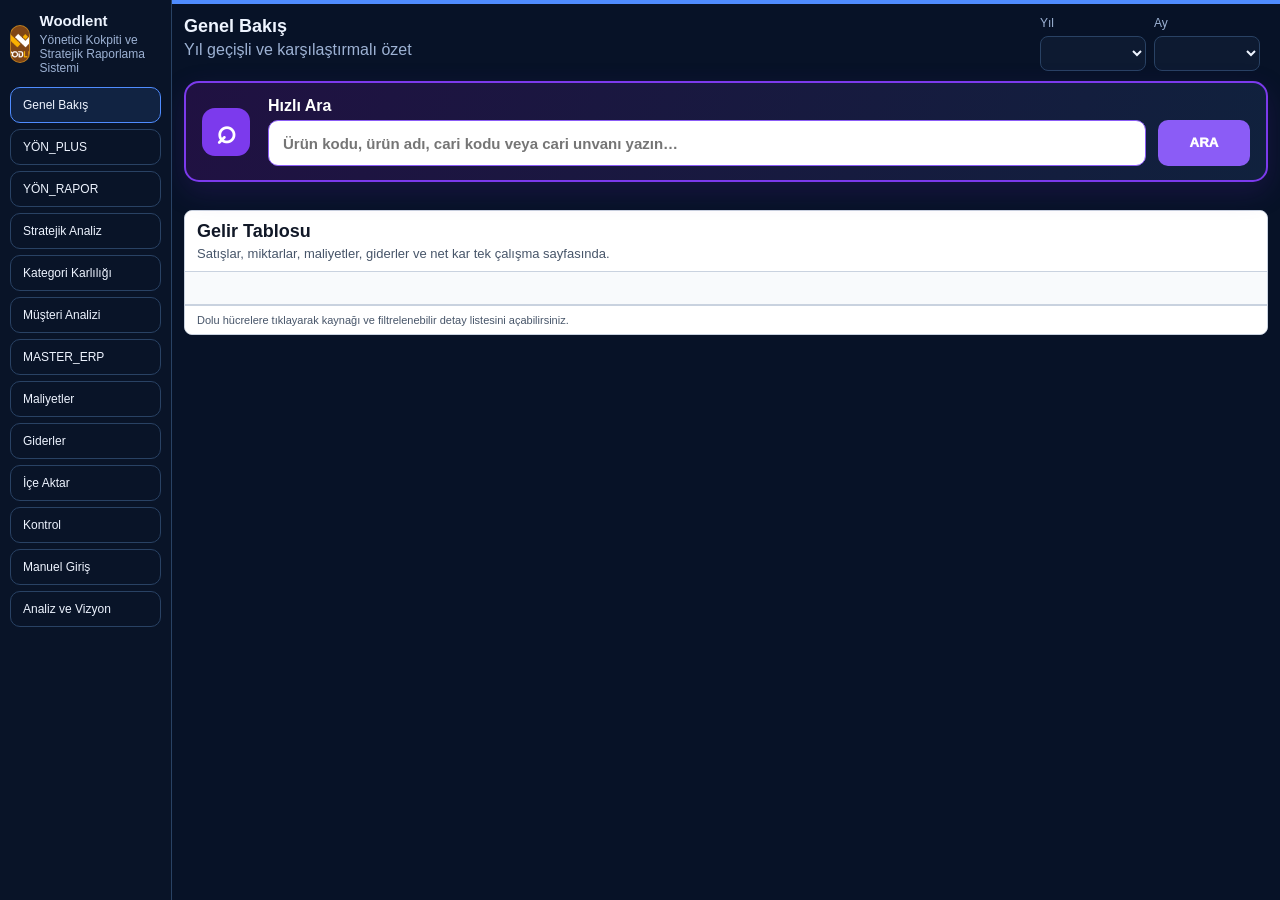
==== commit 514a0b80: "Optimize Woodlent dashboards for mobile" ====
--- a/index.html
+++ b/index.html
@@ -2,10 +2,10 @@
 <html lang="tr">
 <head>
   <meta charset="UTF-8" />
-  <meta name="viewport" content="width=device-width, initial-scale=1.0" />
+  <meta name="viewport" content="width=device-width, initial-scale=1.0, viewport-fit=cover" />
   <title>Woodlent | Yönetici Kokpiti ve Stratejik Raporlama Sistemi</title>
   <link rel="icon" type="image/png" href="assets/woodlent-logo.png" />
-  <link rel="stylesheet" href="style.css?v=180820261310" />
+  <link rel="stylesheet" href="style.css?v=180820261345" />
 </head>
 <body>
   <div class="app-shell">
--- a/style.css
+++ b/style.css
@@ -40,8 +40,15 @@
 .field select,.field input{background:#0d1a31;border:1px solid var(--border);color:var(--text);border-radius:8px;padding:8px 10px;min-width:106px}
 .meta{font-size:11px;color:var(--muted);padding-top:22px}
 .notice{background:rgba(245,158,11,.12);border:1px solid rgba(245,158,11,.35);color:#ffe3a3;border-radius:12px;padding:12px 14px;margin-bottom:14px}
-.notice-line + .notice-line{margin-top:4px}
-.hidden{display:none}
+.notice-line + .notice-line{margin-top:4px}
+.quick-search{position:relative;display:grid;grid-template-columns:54px minmax(0,1fr) 92px;gap:12px;align-items:center;margin-bottom:14px;padding:14px 16px;border:2px solid #7c3aed;border-radius:15px;background:linear-gradient(110deg,#201142,#10213d);box-shadow:0 10px 28px rgba(76,29,149,.24)}
+.quick-search-icon{display:grid;place-items:center;width:48px;height:48px;border-radius:13px;background:#7c3aed;color:#fff;font-size:34px;font-weight:900}
+.quick-search-main strong{display:block;margin-bottom:5px;color:#fff;font-size:16px}.quick-search-main input{width:100%;height:46px;padding:0 14px;border:1px solid #8b5cf6;border-radius:10px;background:#fff;color:#111827;font-size:15px;font-weight:700;outline:none}.quick-search-main input:focus{box-shadow:0 0 0 4px rgba(167,139,250,.3)}
+.quick-search>button{height:46px;margin-top:22px;border:0;border-radius:10px;background:#8b5cf6;color:#fff;font-weight:950;cursor:pointer}
+.quick-search-results{position:absolute;z-index:50;top:94px;left:78px;right:120px;max-height:430px;overflow:auto;border:1px solid #c4b5fd;border-radius:12px;background:#fff;box-shadow:0 18px 44px rgba(15,23,42,.3)}
+.quick-result{display:grid;grid-template-columns:76px minmax(0,1fr) auto;gap:10px;align-items:center;width:100%;padding:11px 13px;border:0;border-bottom:1px solid #e5e7eb;background:#fff;color:#111827;text-align:left;cursor:pointer}.quick-result:hover,.quick-result.active{background:#f3e8ff}.quick-result:last-child{border-bottom:0}.quick-result-type{padding:4px 7px;border-radius:999px;background:#ede9fe;color:#5b21b6;font-size:10px;font-weight:900;text-align:center}.quick-result-name{overflow:hidden;text-overflow:ellipsis;white-space:nowrap;font-weight:850}.quick-result-code{color:#64748b;font-size:11px}.quick-empty{padding:16px;color:#64748b;text-align:center}
+@media(max-width:700px){.quick-search{grid-template-columns:44px 1fr}.quick-search-icon{width:40px;height:40px}.quick-search>button{grid-column:1/-1;margin-top:0}.quick-search-results{left:12px;right:12px;top:116px}}
+.hidden{display:none}
 .view{display:none}
 .view.active{display:block}
 .income-shell{background:#f4f6f8;border:1px solid #c9d2df;border-radius:8px;color:#111827;overflow:hidden}
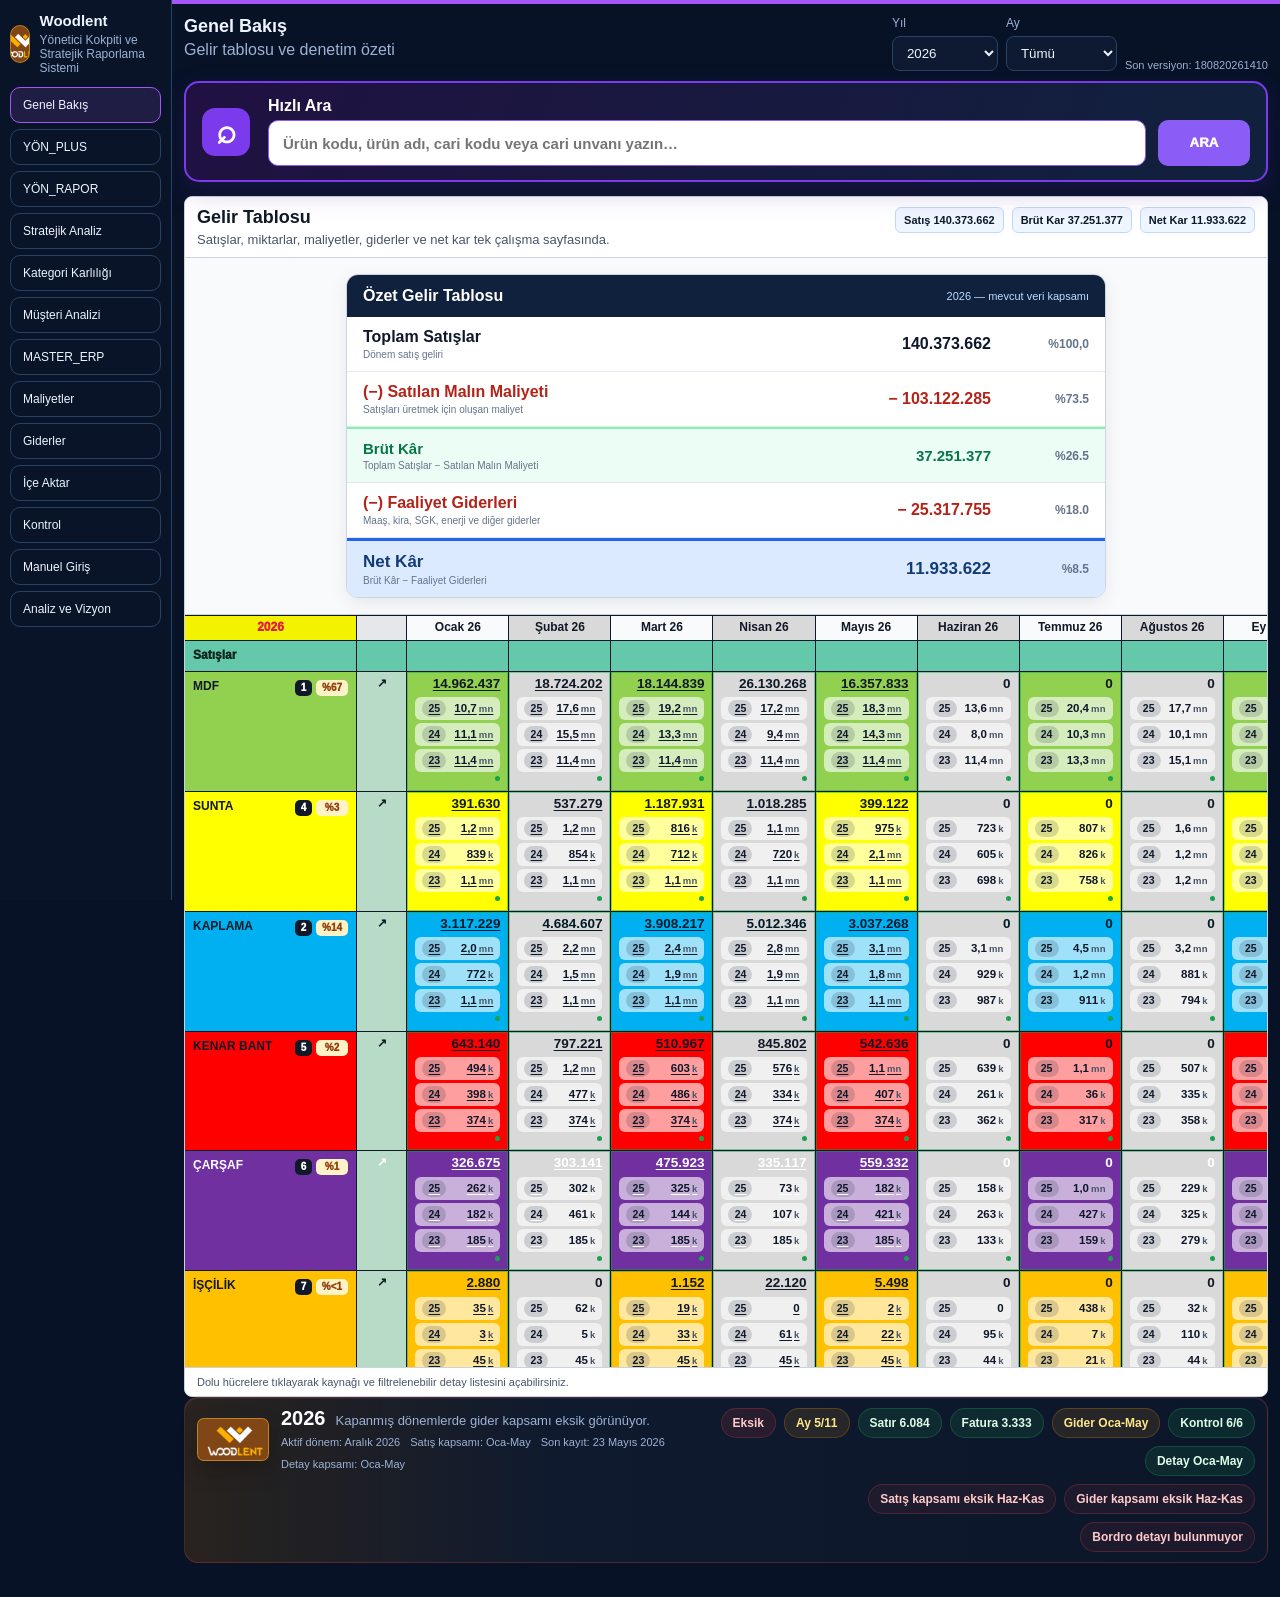
==== commit bcbfe42f: "Place income statement first on dashboard" ====
--- a/index.html
+++ b/index.html
@@ -1,57 +1,57 @@
-<!doctype html>
-<html lang="tr">
-<head>
-  <meta charset="UTF-8" />
+<!doctype html>
+<html lang="tr">
+<head>
+  <meta charset="UTF-8" />
   <meta name="viewport" content="width=device-width, initial-scale=1.0, viewport-fit=cover" />
   <title>Woodlent | Yönetici Kokpiti ve Stratejik Raporlama Sistemi</title>
-  <link rel="icon" type="image/png" href="assets/woodlent-logo.png" />
+  <link rel="icon" type="image/png" href="assets/woodlent-logo.png" />
   <link rel="stylesheet" href="style.css?v=180820261345" />
-</head>
-<body>
-  <div class="app-shell">
-    <aside class="sidebar">
-      <div class="brand">
-        <div class="brand-badge brand-logo"><img src="assets/woodlent-logo.png" alt="Woodlent" /></div>
-        <div>
+</head>
+<body>
+  <div class="app-shell">
+    <aside class="sidebar">
+      <div class="brand">
+        <div class="brand-badge brand-logo"><img src="assets/woodlent-logo.png" alt="Woodlent" /></div>
+        <div>
           <h1>Woodlent</h1>
           <p>Yönetici Kokpiti ve Stratejik Raporlama Sistemi</p>
-        </div>
-      </div>
-
-      <nav class="menu">
-        <button class="menu-item active" data-view="overview">Genel Bakış</button>
-        <button class="menu-item" data-view="yonplus">YÖN_PLUS</button>
-        <button class="menu-item" data-view="yonrapor">YÖN_RAPOR</button>
-        <button class="menu-item" data-view="strategic">Stratejik Analiz</button>
-        <button class="menu-item" data-view="categories">Kategori Karlılığı</button>
-        <button class="menu-item" data-view="customers">Müşteri Analizi</button>
-        <button class="menu-item" data-view="master">MASTER_ERP</button>
-        <button class="menu-item" data-view="costs">Maliyetler</button>
-        <button class="menu-item" data-view="expenses">Giderler</button>
-        <button class="menu-item" data-view="import">İçe Aktar</button>
-        <button class="menu-item" data-view="control">Kontrol</button>
+        </div>
+      </div>
+
+      <nav class="menu">
+        <button class="menu-item active" data-view="overview">Genel Bakış</button>
+        <button class="menu-item" data-view="yonplus">YÖN_PLUS</button>
+        <button class="menu-item" data-view="yonrapor">YÖN_RAPOR</button>
+        <button class="menu-item" data-view="strategic">Stratejik Analiz</button>
+        <button class="menu-item" data-view="categories">Kategori Karlılığı</button>
+        <button class="menu-item" data-view="customers">Müşteri Analizi</button>
+        <button class="menu-item" data-view="master">MASTER_ERP</button>
+        <button class="menu-item" data-view="costs">Maliyetler</button>
+        <button class="menu-item" data-view="expenses">Giderler</button>
+        <button class="menu-item" data-view="import">İçe Aktar</button>
+        <button class="menu-item" data-view="control">Kontrol</button>
         <a class="menu-item" href="manual.html" style="display:block;text-decoration:none;box-sizing:border-box;">Manuel Giriş</a>
         <a class="menu-item" href="analiz-vizyon.html" style="display:block;text-decoration:none;box-sizing:border-box;">Analiz ve Vizyon</a>
-      </nav>
-    </aside>
-
-    <main class="main">
-      <header class="topbar">
-        <div>
-          <h2 id="pageTitle">Genel Bakış</h2>
-          <p id="pageSubtitle">Yıl geçişli ve karşılaştırmalı özet</p>
-        </div>
-        <div class="toolbar">
-          <label class="field">
-            <span>Yıl</span>
-            <select id="yearSelect"></select>
-          </label>
-          <label class="field">
-            <span>Ay</span>
-            <select id="monthSelect"></select>
-          </label>
-          <div class="meta" id="lastUpdate"></div>
-        </div>
+      </nav>
+    </aside>
+
+    <main class="main">
+      <header class="topbar">
+        <div>
+          <h2 id="pageTitle">Genel Bakış</h2>
+          <p id="pageSubtitle">Yıl geçişli ve karşılaştırmalı özet</p>
+        </div>
+        <div class="toolbar">
+          <label class="field">
+            <span>Yıl</span>
+            <select id="yearSelect"></select>
+          </label>
+          <label class="field">
+            <span>Ay</span>
+            <select id="monthSelect"></select>
+          </label>
+          <div class="meta" id="lastUpdate"></div>
+        </div>
       </header>
 
       <section class="quick-search" aria-label="Hızlı ürün ve cari arama">
@@ -65,342 +65,342 @@
       </section>
 
       <div id="yearNotice" class="notice hidden"></div>
-
-      <section class="view active" id="overviewView">
-        <div id="overviewConfidence" class="cards-grid"></div>
-        <div class="income-shell">
+
+      <section class="view active" id="overviewView">
+        <div class="income-shell">
           <div class="income-head">
-            <div>
-              <h3>Gelir Tablosu</h3>
-              <p>Satışlar, miktarlar, maliyetler, giderler ve net kar tek çalışma sayfasında.</p>
-            </div>
+            <div>
+              <h3>Gelir Tablosu</h3>
+              <p>Satışlar, miktarlar, maliyetler, giderler ve net kar tek çalışma sayfasında.</p>
+            </div>
             <div id="incomeQuickTotals" class="income-totals"></div>
           </div>
           <div id="incomeStatementSummary" class="income-statement-summary"></div>
           <div class="income-table-wrap">
-            <table class="income-table" id="incomeTable"></table>
-          </div>
-          <div class="income-note">Dolu hücrelere tıklayarak kaynağı ve filtrelenebilir detay listesini açabilirsiniz.</div>
-        </div>
-      </section>
+            <table class="income-table" id="incomeTable"></table>
+          </div>
+          <div class="income-note">Dolu hücrelere tıklayarak kaynağı ve filtrelenebilir detay listesini açabilirsiniz.</div>
+        </div>
+        <div id="overviewConfidence" class="cards-grid"></div>
+      </section>
+
+      <section class="view" id="yonplusView">
+        <div class="section-heading">
+          <h3>YÖN_PLUS</h3>
+          <p>Aylık bloklar ve kategori performansı</p>
+        </div>
+        <div id="yonPlusGrid" class="month-grid"></div>
+      </section>
+
+      <section class="view" id="yonraporView">
+        <div class="section-heading">
+          <h3>YÖN_RAPOR</h3>
+          <p>Yıllık özet, kar zinciri ve üst müşteri listesi</p>
+        </div>
+        <div class="yonrapor-layout">
+          <div class="card">
+            <div class="card-title">Kar Zinciri Analizi</div>
+            <div id="profitChain" class="metric-list"></div>
+          </div>
+          <div class="card">
+            <div class="card-title">Kategori Bazlı Satışlar</div>
+            <div class="table-wrap">
+              <table>
+                <thead><tr><th>Kategori</th><th>Toplam Adet</th><th>Toplam Ciro</th><th>Ciro Payı</th></tr></thead>
+                <tbody id="yonRaporCategoryBody"></tbody>
+              </table>
+            </div>
+          </div>
+          <div class="card full-width">
+            <div class="card-title">En Çok Cirolu Müşteriler — Top 50</div>
+            <div class="table-wrap">
+              <table>
+                <thead><tr><th>Sıra</th><th>Müşteri Ünvanı</th><th>Yıllık Ciro</th><th>Pay</th></tr></thead>
+                <tbody id="yonRaporCustomerBody"></tbody>
+              </table>
+            </div>
+          </div>
+        </div>
+      </section>
+
+      <section class="view" id="strategicView">
+        <div class="section-heading">
+          <h3>Stratejik Analiz</h3>
+          <p>Yıllık karşılaştırma, kar köprüsü, aylık trend ve müşteri yoğunlaşması</p>
+        </div>
+        <div id="strategicKpiRow" class="cards-grid strategic-kpi-row"></div>
+        <div class="card full-width">
+          <div class="card-title">Yıllar Karşılaştırması</div>
+          <p class="section-copy">2023-2026 arası tüm yılları yan yana görün. Kısmi yıllar (henüz tamamlanmamış) ay sayısıyla işaretlenir.</p>
+          <div class="table-wrap"><table class="year-compare-table" id="yearCompareTable"></table></div>
+        </div>
+        <div class="strategic-layout">
+          <div class="card">
+            <div class="card-title">Kar Köprüsü — Önceki Yıla Göre</div>
+            <p class="section-copy">Net kârdaki değişimin ciro, maliyet ve gider katkılarına ayrıştırılması.</p>
+            <div id="waterfallChart" class="viz-root"></div>
+          </div>
+          <div class="card">
+            <div class="card-title">Aylık Trend</div>
+            <p class="section-copy">Ciro, brüt kâr ve net kârın ay bazlı seyri.</p>
+            <div id="trendChart" class="viz-root"></div>
+          </div>
+          <div class="card full-width">
+            <div class="card-title">Müşteri Yoğunlaşması (Pareto)</div>
+            <p class="section-copy">En büyük 15 müşterinin toplam ciro içindeki payı ve kümülatif yüzdesi.</p>
+            <div id="paretoChart" class="viz-root"></div>
+          </div>
+        </div>
+      </section>
+
+      <section class="view" id="categoriesView">
+        <div class="card">
+          <div class="card-title">Kategori Karlılığı</div>
+          <div class="table-wrap">
+            <table>
+              <thead><tr><th>Kategori</th><th>Adet</th><th>Ciro</th><th>Maliyet</th><th>Kar</th><th>Marj</th></tr></thead>
+              <tbody id="categoryProfitBody"></tbody>
+            </table>
+          </div>
+        </div>
+      </section>
+
+      <section class="view" id="customersView">
+        <div class="card">
+          <div class="card-title">Müşteri Analizi</div>
+          <div class="table-wrap">
+            <table>
+              <thead><tr><th>Sıra</th><th>Müşteri</th><th>Ciro</th><th>Pay</th></tr></thead>
+              <tbody id="customerBody"></tbody>
+            </table>
+          </div>
+        </div>
+      </section>
+
+      <section class="view" id="masterView">
+        <div class="section-heading">
+          <h3>MASTER_ERP</h3>
+          <p>Tekil ürün maliyetleme görünümü ve kolon sözlüğü</p>
+        </div>
+        <div class="master-workbench">
+          <aside class="master-side">
+          <div class="control-panel">
+            <div class="card-title">Kolon Sözlüğü</div>
+            <div class="table-wrap slim">
+              <table>
+                <thead><tr><th>Alan</th><th>Anlamı</th></tr></thead>
+                <tbody id="glossaryBody"></tbody>
+              </table>
+            </div>
+          </div>
+          <div class="control-panel">
+            <div class="card-title">Filtreler</div>
+            <div class="filters-grid">
+              <label class="field"><span>Arama</span><input id="masterSearch" type="text" placeholder="Kod / ürün ara" /></label>
+              <label class="field"><span>Kategori</span><select id="masterCategory"></select></label>
+              <label class="field"><span>Görünüm</span><select id="masterMode">
+                <option value="summary" selected>Özet</option>
+                <option value="full">Tüm Başlıklar</option>
+              </select></label>
+              <label class="field"><span>Sayfa Boyu</span><select id="masterPageSize">
+                <option>25</option><option selected>50</option><option>100</option>
+              </select></label>
+            </div>
+            <div class="master-stats" id="masterStats"></div>
+          </div>
+          </aside>
+
+          <div class="card master-main">
+            <div class="card-title">Ürün Bazlı Maliyet Tablosu</div>
+            <p class="section-copy">Secili ay kolonlari WERP adlariyla gosterilir; tum ay seciminde son dolu ay kullanilir.</p>
+            <div class="table-wrap master-wrap">
+              <table class="wide-table master-table">
+                <thead id="masterHead">
+                  <tr>
+                    <th>Ürün Kodu</th><th>Ürün</th><th>Kategori</th>
+                    <th>TADET</th><th>TCİRO</th><th>TMALİYET</th><th>TKAR</th><th>T%</th>
+                    <th>A</th><th>C</th><th>TM</th><th>KAR</th><th>BM</th><th>LG</th>
+                    <th>KAP1</th><th>KAP2</th><th>TUT</th><th>GG</th><th>DG</th>
+                    <th>MKOD</th><th>SKOD</th><th>KAP1KOD</th><th>KAP2KOD</th><th>TUKOD</th>
+                  </tr>
+                </thead>
+                <tbody id="masterBody"></tbody>
+              </table>
+            </div>
+            <div class="pager">
+              <button id="masterPrev">Önceki</button>
+              <span id="masterPageLabel"></span>
+              <button id="masterNext">Sonraki</button>
+            </div>
+          </div>
+        </div>
+      </section>
+
+      <section class="view" id="costsView">
+        <div class="costs-layout">
+          <div class="card">
+          <div class="card-title">Maliyetler</div>
+          <p class="section-copy">Hammadde maliyetleri yillik tek tabloda; WKOD, kategori, para birimi ve ay bazinda filtrelenebilir.</p>
+          <div id="costInsightGrid" class="analysis-grid"></div>
+          <div class="filters-grid">
+            <label class="field"><span>Arama</span><input id="costSearch" type="text" placeholder="WKOD / ürün / kategori" /></label>
+            <label class="field"><span>Kategori</span><select id="costCategory"></select></label>
+            <label class="field"><span>Para Birimi</span><select id="costCurrency"></select></label>
+          </div>
+          <div class="table-wrap cost-matrix-wrap">
+            <table class="wide-table cost-matrix-table">
+              <thead id="costHead"><tr><th>WKOD</th><th>Ürün</th><th>Kalınlık/Boy</th><th>Kategori</th><th>Base Price</th><th>PB</th><th>Aylar</th></tr></thead>
+              <tbody id="costBody"></tbody>
+            </table>
+          </div>
+          <div id="costMeta" class="table-meta"></div>
+        </div>
+          <div class="card">
+          <div class="card-title">Yillik MDF / SUNTA Girisi</div>
+          <p class="section-copy">Secili yil icin MDF ve SUNTA baz maliyetini elle kaydedin.</p>
+          <div class="annual-input-grid">
+            <label class="field"><span>MDF Yillik</span><input id="annualMdfInput" type="text" inputmode="decimal" placeholder="orn. 18500" /></label>
+            <label class="field"><span>SUNTA Yillik</span><input id="annualSuntaInput" type="text" inputmode="decimal" placeholder="orn. 13250" /></label>
+            <div class="button-row annual-actions">
+              <button id="annualCostSave" type="button">Kaydet</button>
+              <button id="annualCostClear" type="button">Temizle</button>
+            </div>
+          </div>
+          <div id="annualCostSummary" class="import-summary"></div>
+          <div id="annualCostMeta" class="table-meta"></div>
+        </div>
+          <div class="card">
+          <div class="card-title">Ham Madde Eskalasyonu</div>
+          <p class="section-copy">WKOD bazinda ilk dolu ay ile guncel ay maliyet degisimi.</p>
+          <div id="escalationSummary" class="import-summary"></div>
+          <div class="table-wrap">
+            <table>
+              <thead id="escalationHead"></thead>
+              <tbody id="escalationBody"></tbody>
+            </table>
+          </div>
+          <div id="escalationMeta" class="table-meta"></div>
+        </div>
+          <div class="card">
+          <div class="card-title">ERP Ürün Maliyet Kırılımı</div>
+          <p class="section-copy">Secili ayda urun bazinda hammadde, sabit gider payi, degisken gider payi ve kar etkisi.</p>
+          <div class="table-wrap product-cost-wrap">
+            <table class="wide-table cost-breakdown-table">
+              <thead id="productCostHead"></thead>
+              <tbody id="productCostBody"></tbody>
+            </table>
+          </div>
+          <div id="productCostMeta" class="table-meta"></div>
+        </div>
+        </div>
+      </section>
+
+      <section class="view" id="expensesView">
+        <div class="card">
+          <div class="card-title">Giderler</div>
+          <p class="section-copy">Aylik toplam, ortalama, sapma ve bos/olmayan gider kalemleri otomatik analiz edilir.</p>
+          <div id="expenseSummaryGrid" class="analysis-grid"></div>
+          <ul id="expenseInsightList" class="analysis-list"></ul>
+          <div class="table-wrap">
+            <table class="expense-table">
+              <thead id="expenseHead"></thead>
+              <tbody id="expenseBody"></tbody>
+            </table>
+          </div>
+          <div id="expenseMeta" class="table-meta"></div>
+        </div>
+      </section>
+
+      <section class="view" id="controlView">
+        <div class="card">
+          <div class="card-title">Kontrol Mekanizması</div>
+          <div id="controlList" class="control-list"></div>
+        </div>
+        <div class="card">
+          <div class="card-title">İşlem Günlüğü</div>
+          <p class="section-copy">Her manuel değişiklik, düzeltme ve silme burada kayıt altına alınır; "Geri Al" ile eski değere dönebilirsiniz.</p>
+          <div id="auditLogPanel" class="log-box"></div>
+        </div>
+      </section>
+
+      <section class="view" id="importView">
+        <div class="import-layout">
+          <div class="card">
+            <div class="card-title">Haftalık Satış Dosyaları</div>
+            <label class="upload-box">
+              <input id="salesFiles" type="file" accept=".xls,.xlsx" multiple />
+              <span>Satış Excel dosyalarını seç</span>
+              <small>Fatura Satış Detay Kalem Listesi formatı</small>
+            </label>
+          </div>
+          <div class="card">
+            <div class="card-title">Gider Dosyaları</div>
+            <label class="upload-box">
+              <input id="expenseFiles" type="file" accept=".xlsx,.xls" multiple />
+              <span>Gider Excel dosyalarını seç</span>
+              <small>2025 Yılı Genel Gider Tablosu formatı</small>
+            </label>
+          </div>
+          <div class="card">
+            <div class="card-title">İşlem</div>
+            <div class="button-row">
+              <button id="importProcess">Dosyaları İşle</button>
+              <button id="importExport">JSON Dışa Aktar</button>
+              <button id="editWorkbookExport">Excel Duzeltme Disa Aktar</button>
+              <button id="editWorkbookImport">Excel Duzeltme Ice Aktar</button>
+              <input id="editWorkbookFile" type="file" accept=".xlsx,.xls" hidden />
+              <button id="importClear" class="danger">Yerel Veriyi Temizle</button>
+            </div>
+            <div id="importSummary" class="import-summary"></div>
+          </div>
+        </div>
+
+        <div class="card">
+          <div class="card-title">İçe Aktarım Özeti</div>
+          <div class="table-wrap">
+            <table>
+              <thead><tr><th>Yıl</th><th>Ay</th><th>Kategori</th><th>Satır</th><th>Adet</th><th>Ciro</th><th>Gider</th></tr></thead>
+              <tbody id="importPreviewBody"></tbody>
+            </table>
+          </div>
+        </div>
+
+        <div class="card">
+          <div class="card-title">İşlem Kayıtları</div>
+          <div id="importLog" class="log-box"></div>
+        </div>
+      </section>
+
+    </main>
+  </div>
+
+  <div class="detail-drawer" id="cellDetailDrawer" aria-hidden="true">
+    <div class="detail-panel">
+      <div class="detail-head">
+        <div>
+          <h3 id="detailTitle">Hücre Detayı</h3>
+          <p id="detailSubtitle"></p>
+        </div>
+        <button id="detailClose" type="button">×</button>
+      </div>
+      <div class="detail-filters">
+        <label class="field"><span>Filtre</span><input id="detailFilter" type="text" placeholder="Kaynak / kategori / ay ara" /></label>
+      </div>
+      <div class="detail-overview" id="detailOverview"></div>
+      <div class="detail-insights" id="detailInsights"></div>
+      <div class="table-wrap detail-table-wrap">
+        <table>
+          <thead id="detailHead"></thead>
+          <tbody id="detailBody"></tbody>
+        </table>
+      </div>
+    </div>
+  </div>
+
+  <script src="xlsx.full.min.js"></script>
+  <script>window.XLSX = window.XLSX || (typeof exports !== "undefined" ? exports : undefined);</script>
+  <script src="report-core-data.js?v=180820261410"></script>
+  <script src="app.js?v=180820261410"></script>
+</body>
+</html>
 
-      <section class="view" id="yonplusView">
-        <div class="section-heading">
-          <h3>YÖN_PLUS</h3>
-          <p>Aylık bloklar ve kategori performansı</p>
-        </div>
-        <div id="yonPlusGrid" class="month-grid"></div>
-      </section>
-
-      <section class="view" id="yonraporView">
-        <div class="section-heading">
-          <h3>YÖN_RAPOR</h3>
-          <p>Yıllık özet, kar zinciri ve üst müşteri listesi</p>
-        </div>
-        <div class="yonrapor-layout">
-          <div class="card">
-            <div class="card-title">Kar Zinciri Analizi</div>
-            <div id="profitChain" class="metric-list"></div>
-          </div>
-          <div class="card">
-            <div class="card-title">Kategori Bazlı Satışlar</div>
-            <div class="table-wrap">
-              <table>
-                <thead><tr><th>Kategori</th><th>Toplam Adet</th><th>Toplam Ciro</th><th>Ciro Payı</th></tr></thead>
-                <tbody id="yonRaporCategoryBody"></tbody>
-              </table>
-            </div>
-          </div>
-          <div class="card full-width">
-            <div class="card-title">En Çok Cirolu Müşteriler — Top 50</div>
-            <div class="table-wrap">
-              <table>
-                <thead><tr><th>Sıra</th><th>Müşteri Ünvanı</th><th>Yıllık Ciro</th><th>Pay</th></tr></thead>
-                <tbody id="yonRaporCustomerBody"></tbody>
-              </table>
-            </div>
-          </div>
-        </div>
-      </section>
-
-      <section class="view" id="strategicView">
-        <div class="section-heading">
-          <h3>Stratejik Analiz</h3>
-          <p>Yıllık karşılaştırma, kar köprüsü, aylık trend ve müşteri yoğunlaşması</p>
-        </div>
-        <div id="strategicKpiRow" class="cards-grid strategic-kpi-row"></div>
-        <div class="card full-width">
-          <div class="card-title">Yıllar Karşılaştırması</div>
-          <p class="section-copy">2023-2026 arası tüm yılları yan yana görün. Kısmi yıllar (henüz tamamlanmamış) ay sayısıyla işaretlenir.</p>
-          <div class="table-wrap"><table class="year-compare-table" id="yearCompareTable"></table></div>
-        </div>
-        <div class="strategic-layout">
-          <div class="card">
-            <div class="card-title">Kar Köprüsü — Önceki Yıla Göre</div>
-            <p class="section-copy">Net kârdaki değişimin ciro, maliyet ve gider katkılarına ayrıştırılması.</p>
-            <div id="waterfallChart" class="viz-root"></div>
-          </div>
-          <div class="card">
-            <div class="card-title">Aylık Trend</div>
-            <p class="section-copy">Ciro, brüt kâr ve net kârın ay bazlı seyri.</p>
-            <div id="trendChart" class="viz-root"></div>
-          </div>
-          <div class="card full-width">
-            <div class="card-title">Müşteri Yoğunlaşması (Pareto)</div>
-            <p class="section-copy">En büyük 15 müşterinin toplam ciro içindeki payı ve kümülatif yüzdesi.</p>
-            <div id="paretoChart" class="viz-root"></div>
-          </div>
-        </div>
-      </section>
-
-      <section class="view" id="categoriesView">
-        <div class="card">
-          <div class="card-title">Kategori Karlılığı</div>
-          <div class="table-wrap">
-            <table>
-              <thead><tr><th>Kategori</th><th>Adet</th><th>Ciro</th><th>Maliyet</th><th>Kar</th><th>Marj</th></tr></thead>
-              <tbody id="categoryProfitBody"></tbody>
-            </table>
-          </div>
-        </div>
-      </section>
-
-      <section class="view" id="customersView">
-        <div class="card">
-          <div class="card-title">Müşteri Analizi</div>
-          <div class="table-wrap">
-            <table>
-              <thead><tr><th>Sıra</th><th>Müşteri</th><th>Ciro</th><th>Pay</th></tr></thead>
-              <tbody id="customerBody"></tbody>
-            </table>
-          </div>
-        </div>
-      </section>
-
-      <section class="view" id="masterView">
-        <div class="section-heading">
-          <h3>MASTER_ERP</h3>
-          <p>Tekil ürün maliyetleme görünümü ve kolon sözlüğü</p>
-        </div>
-        <div class="master-workbench">
-          <aside class="master-side">
-          <div class="control-panel">
-            <div class="card-title">Kolon Sözlüğü</div>
-            <div class="table-wrap slim">
-              <table>
-                <thead><tr><th>Alan</th><th>Anlamı</th></tr></thead>
-                <tbody id="glossaryBody"></tbody>
-              </table>
-            </div>
-          </div>
-          <div class="control-panel">
-            <div class="card-title">Filtreler</div>
-            <div class="filters-grid">
-              <label class="field"><span>Arama</span><input id="masterSearch" type="text" placeholder="Kod / ürün ara" /></label>
-              <label class="field"><span>Kategori</span><select id="masterCategory"></select></label>
-              <label class="field"><span>Görünüm</span><select id="masterMode">
-                <option value="summary" selected>Özet</option>
-                <option value="full">Tüm Başlıklar</option>
-              </select></label>
-              <label class="field"><span>Sayfa Boyu</span><select id="masterPageSize">
-                <option>25</option><option selected>50</option><option>100</option>
-              </select></label>
-            </div>
-            <div class="master-stats" id="masterStats"></div>
-          </div>
-          </aside>
-
-          <div class="card master-main">
-            <div class="card-title">Ürün Bazlı Maliyet Tablosu</div>
-            <p class="section-copy">Secili ay kolonlari WERP adlariyla gosterilir; tum ay seciminde son dolu ay kullanilir.</p>
-            <div class="table-wrap master-wrap">
-              <table class="wide-table master-table">
-                <thead id="masterHead">
-                  <tr>
-                    <th>Ürün Kodu</th><th>Ürün</th><th>Kategori</th>
-                    <th>TADET</th><th>TCİRO</th><th>TMALİYET</th><th>TKAR</th><th>T%</th>
-                    <th>A</th><th>C</th><th>TM</th><th>KAR</th><th>BM</th><th>LG</th>
-                    <th>KAP1</th><th>KAP2</th><th>TUT</th><th>GG</th><th>DG</th>
-                    <th>MKOD</th><th>SKOD</th><th>KAP1KOD</th><th>KAP2KOD</th><th>TUKOD</th>
-                  </tr>
-                </thead>
-                <tbody id="masterBody"></tbody>
-              </table>
-            </div>
-            <div class="pager">
-              <button id="masterPrev">Önceki</button>
-              <span id="masterPageLabel"></span>
-              <button id="masterNext">Sonraki</button>
-            </div>
-          </div>
-        </div>
-      </section>
-
-      <section class="view" id="costsView">
-        <div class="costs-layout">
-          <div class="card">
-          <div class="card-title">Maliyetler</div>
-          <p class="section-copy">Hammadde maliyetleri yillik tek tabloda; WKOD, kategori, para birimi ve ay bazinda filtrelenebilir.</p>
-          <div id="costInsightGrid" class="analysis-grid"></div>
-          <div class="filters-grid">
-            <label class="field"><span>Arama</span><input id="costSearch" type="text" placeholder="WKOD / ürün / kategori" /></label>
-            <label class="field"><span>Kategori</span><select id="costCategory"></select></label>
-            <label class="field"><span>Para Birimi</span><select id="costCurrency"></select></label>
-          </div>
-          <div class="table-wrap cost-matrix-wrap">
-            <table class="wide-table cost-matrix-table">
-              <thead id="costHead"><tr><th>WKOD</th><th>Ürün</th><th>Kalınlık/Boy</th><th>Kategori</th><th>Base Price</th><th>PB</th><th>Aylar</th></tr></thead>
-              <tbody id="costBody"></tbody>
-            </table>
-          </div>
-          <div id="costMeta" class="table-meta"></div>
-        </div>
-          <div class="card">
-          <div class="card-title">Yillik MDF / SUNTA Girisi</div>
-          <p class="section-copy">Secili yil icin MDF ve SUNTA baz maliyetini elle kaydedin.</p>
-          <div class="annual-input-grid">
-            <label class="field"><span>MDF Yillik</span><input id="annualMdfInput" type="text" inputmode="decimal" placeholder="orn. 18500" /></label>
-            <label class="field"><span>SUNTA Yillik</span><input id="annualSuntaInput" type="text" inputmode="decimal" placeholder="orn. 13250" /></label>
-            <div class="button-row annual-actions">
-              <button id="annualCostSave" type="button">Kaydet</button>
-              <button id="annualCostClear" type="button">Temizle</button>
-            </div>
-          </div>
-          <div id="annualCostSummary" class="import-summary"></div>
-          <div id="annualCostMeta" class="table-meta"></div>
-        </div>
-          <div class="card">
-          <div class="card-title">Ham Madde Eskalasyonu</div>
-          <p class="section-copy">WKOD bazinda ilk dolu ay ile guncel ay maliyet degisimi.</p>
-          <div id="escalationSummary" class="import-summary"></div>
-          <div class="table-wrap">
-            <table>
-              <thead id="escalationHead"></thead>
-              <tbody id="escalationBody"></tbody>
-            </table>
-          </div>
-          <div id="escalationMeta" class="table-meta"></div>
-        </div>
-          <div class="card">
-          <div class="card-title">ERP Ürün Maliyet Kırılımı</div>
-          <p class="section-copy">Secili ayda urun bazinda hammadde, sabit gider payi, degisken gider payi ve kar etkisi.</p>
-          <div class="table-wrap product-cost-wrap">
-            <table class="wide-table cost-breakdown-table">
-              <thead id="productCostHead"></thead>
-              <tbody id="productCostBody"></tbody>
-            </table>
-          </div>
-          <div id="productCostMeta" class="table-meta"></div>
-        </div>
-        </div>
-      </section>
-
-      <section class="view" id="expensesView">
-        <div class="card">
-          <div class="card-title">Giderler</div>
-          <p class="section-copy">Aylik toplam, ortalama, sapma ve bos/olmayan gider kalemleri otomatik analiz edilir.</p>
-          <div id="expenseSummaryGrid" class="analysis-grid"></div>
-          <ul id="expenseInsightList" class="analysis-list"></ul>
-          <div class="table-wrap">
-            <table class="expense-table">
-              <thead id="expenseHead"></thead>
-              <tbody id="expenseBody"></tbody>
-            </table>
-          </div>
-          <div id="expenseMeta" class="table-meta"></div>
-        </div>
-      </section>
-
-      <section class="view" id="controlView">
-        <div class="card">
-          <div class="card-title">Kontrol Mekanizması</div>
-          <div id="controlList" class="control-list"></div>
-        </div>
-        <div class="card">
-          <div class="card-title">İşlem Günlüğü</div>
-          <p class="section-copy">Her manuel değişiklik, düzeltme ve silme burada kayıt altına alınır; "Geri Al" ile eski değere dönebilirsiniz.</p>
-          <div id="auditLogPanel" class="log-box"></div>
-        </div>
-      </section>
-
-      <section class="view" id="importView">
-        <div class="import-layout">
-          <div class="card">
-            <div class="card-title">Haftalık Satış Dosyaları</div>
-            <label class="upload-box">
-              <input id="salesFiles" type="file" accept=".xls,.xlsx" multiple />
-              <span>Satış Excel dosyalarını seç</span>
-              <small>Fatura Satış Detay Kalem Listesi formatı</small>
-            </label>
-          </div>
-          <div class="card">
-            <div class="card-title">Gider Dosyaları</div>
-            <label class="upload-box">
-              <input id="expenseFiles" type="file" accept=".xlsx,.xls" multiple />
-              <span>Gider Excel dosyalarını seç</span>
-              <small>2025 Yılı Genel Gider Tablosu formatı</small>
-            </label>
-          </div>
-          <div class="card">
-            <div class="card-title">İşlem</div>
-            <div class="button-row">
-              <button id="importProcess">Dosyaları İşle</button>
-              <button id="importExport">JSON Dışa Aktar</button>
-              <button id="editWorkbookExport">Excel Duzeltme Disa Aktar</button>
-              <button id="editWorkbookImport">Excel Duzeltme Ice Aktar</button>
-              <input id="editWorkbookFile" type="file" accept=".xlsx,.xls" hidden />
-              <button id="importClear" class="danger">Yerel Veriyi Temizle</button>
-            </div>
-            <div id="importSummary" class="import-summary"></div>
-          </div>
-        </div>
-
-        <div class="card">
-          <div class="card-title">İçe Aktarım Özeti</div>
-          <div class="table-wrap">
-            <table>
-              <thead><tr><th>Yıl</th><th>Ay</th><th>Kategori</th><th>Satır</th><th>Adet</th><th>Ciro</th><th>Gider</th></tr></thead>
-              <tbody id="importPreviewBody"></tbody>
-            </table>
-          </div>
-        </div>
-
-        <div class="card">
-          <div class="card-title">İşlem Kayıtları</div>
-          <div id="importLog" class="log-box"></div>
-        </div>
-      </section>
-
-    </main>
-  </div>
-
-  <div class="detail-drawer" id="cellDetailDrawer" aria-hidden="true">
-    <div class="detail-panel">
-      <div class="detail-head">
-        <div>
-          <h3 id="detailTitle">Hücre Detayı</h3>
-          <p id="detailSubtitle"></p>
-        </div>
-        <button id="detailClose" type="button">×</button>
-      </div>
-      <div class="detail-filters">
-        <label class="field"><span>Filtre</span><input id="detailFilter" type="text" placeholder="Kaynak / kategori / ay ara" /></label>
-      </div>
-      <div class="detail-overview" id="detailOverview"></div>
-      <div class="detail-insights" id="detailInsights"></div>
-      <div class="table-wrap detail-table-wrap">
-        <table>
-          <thead id="detailHead"></thead>
-          <tbody id="detailBody"></tbody>
-        </table>
-      </div>
-    </div>
-  </div>
-
-  <script src="xlsx.full.min.js"></script>
-  <script>window.XLSX = window.XLSX || (typeof exports !== "undefined" ? exports : undefined);</script>
-  <script src="report-data.js?v=120820261920"></script>
-  <script src="app.js?v=180820261310"></script>
-</body>
-</html>
-
--- a/style.css
+++ b/style.css
@@ -479,15 +479,45 @@
   .master-wrap{max-height:calc(100vh - 300px)}
   .analysis-list{grid-template-columns:1fr}
 }
-@media (max-width:900px){
-  .app-shell{grid-template-columns:1fr}
-  .sidebar{height:auto;position:static}
-  .topbar{flex-direction:column}
-  .cards-grid{grid-template-columns:1fr}
+@media (max-width:900px){
+  html,body{width:100%;max-width:100%;overflow-x:hidden}
+  .app-shell{grid-template-columns:minmax(0,1fr);width:100%;max-width:100vw;overflow:hidden}
+  .sidebar{width:100%;max-width:100vw;min-width:0;height:auto;position:sticky;top:0;z-index:45;padding:8px 10px;border-right:0;border-bottom:1px solid var(--border);overflow:hidden}
+  .brand{margin-bottom:8px}.brand p{display:none}.brand h1{font-size:16px}
+  .menu{display:flex;flex-direction:row;width:100%;max-width:calc(100vw - 20px);min-width:0;gap:7px;overflow-x:auto;padding:0 0 4px;scroll-snap-type:x proximity;overscroll-behavior-x:contain;scrollbar-width:none}
+  .menu::-webkit-scrollbar{display:none}.menu-item{flex:0 0 auto;min-height:42px;padding:10px 13px;scroll-snap-align:start;white-space:nowrap}
+  .main{width:100%;max-width:100vw;min-width:0;padding:10px 10px max(12px,env(safe-area-inset-bottom))}
+  .topbar{flex-direction:column}
+  .toolbar{width:100%}.toolbar .field{flex:1;min-width:120px}.field select,.field input{width:100%;min-height:44px;font-size:16px}
+  .quick-search{grid-template-columns:44px minmax(0,1fr);padding:11px;gap:9px;border-radius:13px}
+  .quick-search-icon{width:42px;height:42px;font-size:28px}.quick-search-main input{height:48px;font-size:16px}
+  .quick-search>button{grid-column:1/-1;width:100%;height:48px;margin-top:0;font-size:15px}
+  .quick-search-results{position:fixed;z-index:80;top:auto;left:10px;right:10px;bottom:max(10px,env(safe-area-inset-bottom));max-height:58dvh;border-radius:16px}
+  .quick-result{grid-template-columns:64px minmax(0,1fr);min-height:58px;padding:12px}.quick-result-code{grid-column:2;white-space:normal}
+  .cards-grid{grid-template-columns:1fr}
   .history-compare-grid{grid-template-columns:1fr}
   .history-compare-metrics{grid-template-columns:1fr}
   .income-head{flex-direction:column}
   .analysis-grid{grid-template-columns:1fr}
-  .detail-overview,.detail-insights{grid-template-columns:1fr}
-}
+  .detail-overview,.detail-insights{grid-template-columns:1fr}
+  .detail-drawer{z-index:100;background:#f8fafc}
+  .detail-panel{width:100vw;height:100dvh;border-left:0;box-shadow:none}
+  .detail-head{position:sticky;top:0;z-index:3;padding:12px}.detail-head h3{font-size:17px}
+  #detailClose{width:44px;height:44px;flex:0 0 auto}.detail-filters{padding:10px 12px}.detail-filters input{min-height:46px;font-size:16px}
+  .detail-overview{grid-template-columns:repeat(2,minmax(0,1fr));padding:10px 12px 0}
+  .detail-insights{display:flex;overflow-x:auto;padding:10px 12px;scroll-snap-type:x mandatory}.detail-insight{flex:0 0 85%;scroll-snap-align:start}
+  .detail-table-wrap{padding:0 12px 18px;-webkit-overflow-scrolling:touch}
+  .income-table-wrap,.table-wrap,.master-wrap,.cost-matrix-wrap,.product-cost-wrap{-webkit-overflow-scrolling:touch;overscroll-behavior-x:contain}
+  .income-table-wrap{max-height:68dvh}.income-statement-summary{padding:10px}.income-statement-row{padding:12px}
+  .card,.control-panel{border-radius:14px;padding:12px}.viz-legend{gap:8px}.viz-axis-label{font-size:9px}.viz-value-label{font-size:10px}
+}
+@media(max-width:520px){
+  .topbar h2{font-size:17px}.topbar p{font-size:12px}.meta{width:100%;padding-top:2px}
+  .toolbar{display:grid;grid-template-columns:1fr 1fr}.toolbar .meta{grid-column:1/-1}.notice{padding:10px;font-size:12px}
+  .income-head{padding:10px}.income-totals{display:grid;grid-template-columns:1fr 1fr;width:100%}.income-totals span{text-align:center;padding:8px}
+  .income-statement-row{grid-template-columns:minmax(0,1fr) auto;gap:8px}.income-statement-row .amount{font-size:13px}.income-statement-row.net .name,.income-statement-row.net .amount{font-size:15px}
+  .detail-overview{grid-template-columns:1fr 1fr;gap:7px}.detail-stat{padding:9px}.detail-stat strong{font-size:15px}
+  .section-heading h3,.card-title{font-size:16px}.analysis-card strong{font-size:18px}
+  button,.menu-item,a{-webkit-tap-highlight-color:transparent}
+}
 
